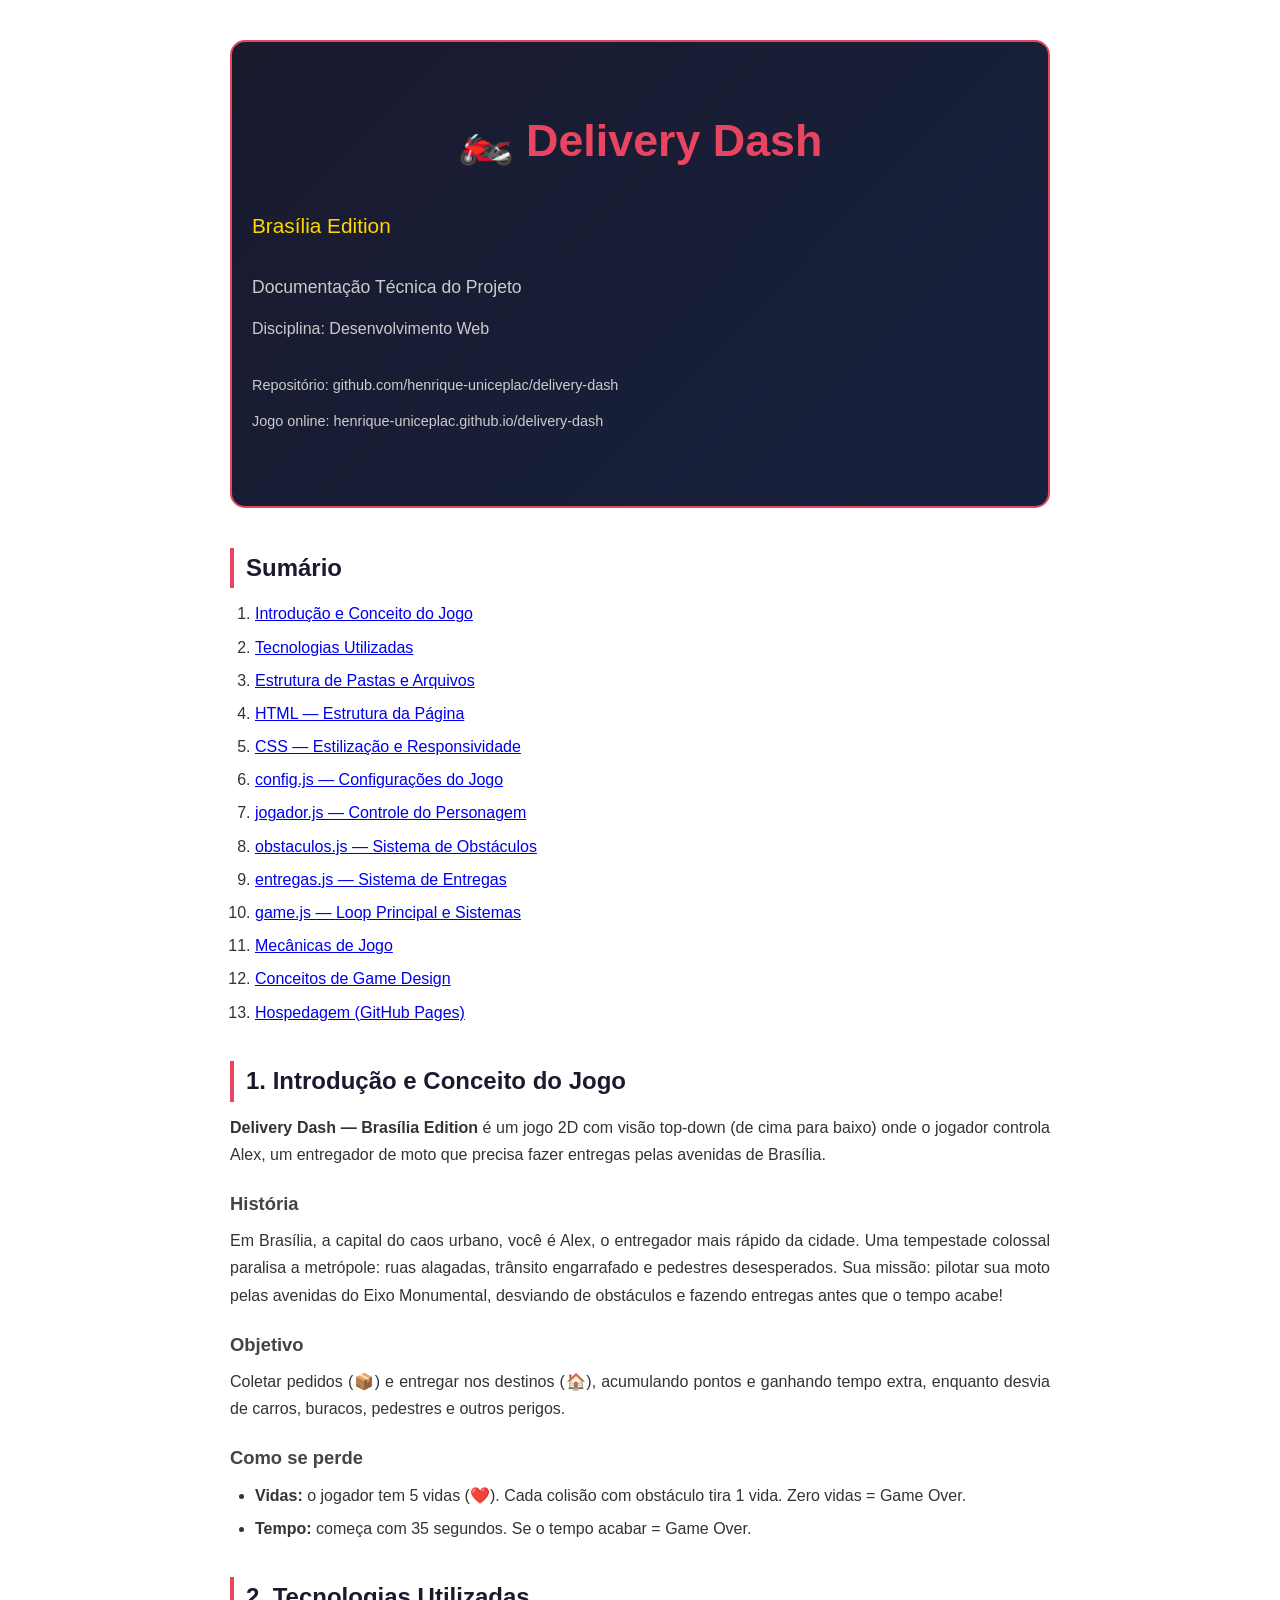
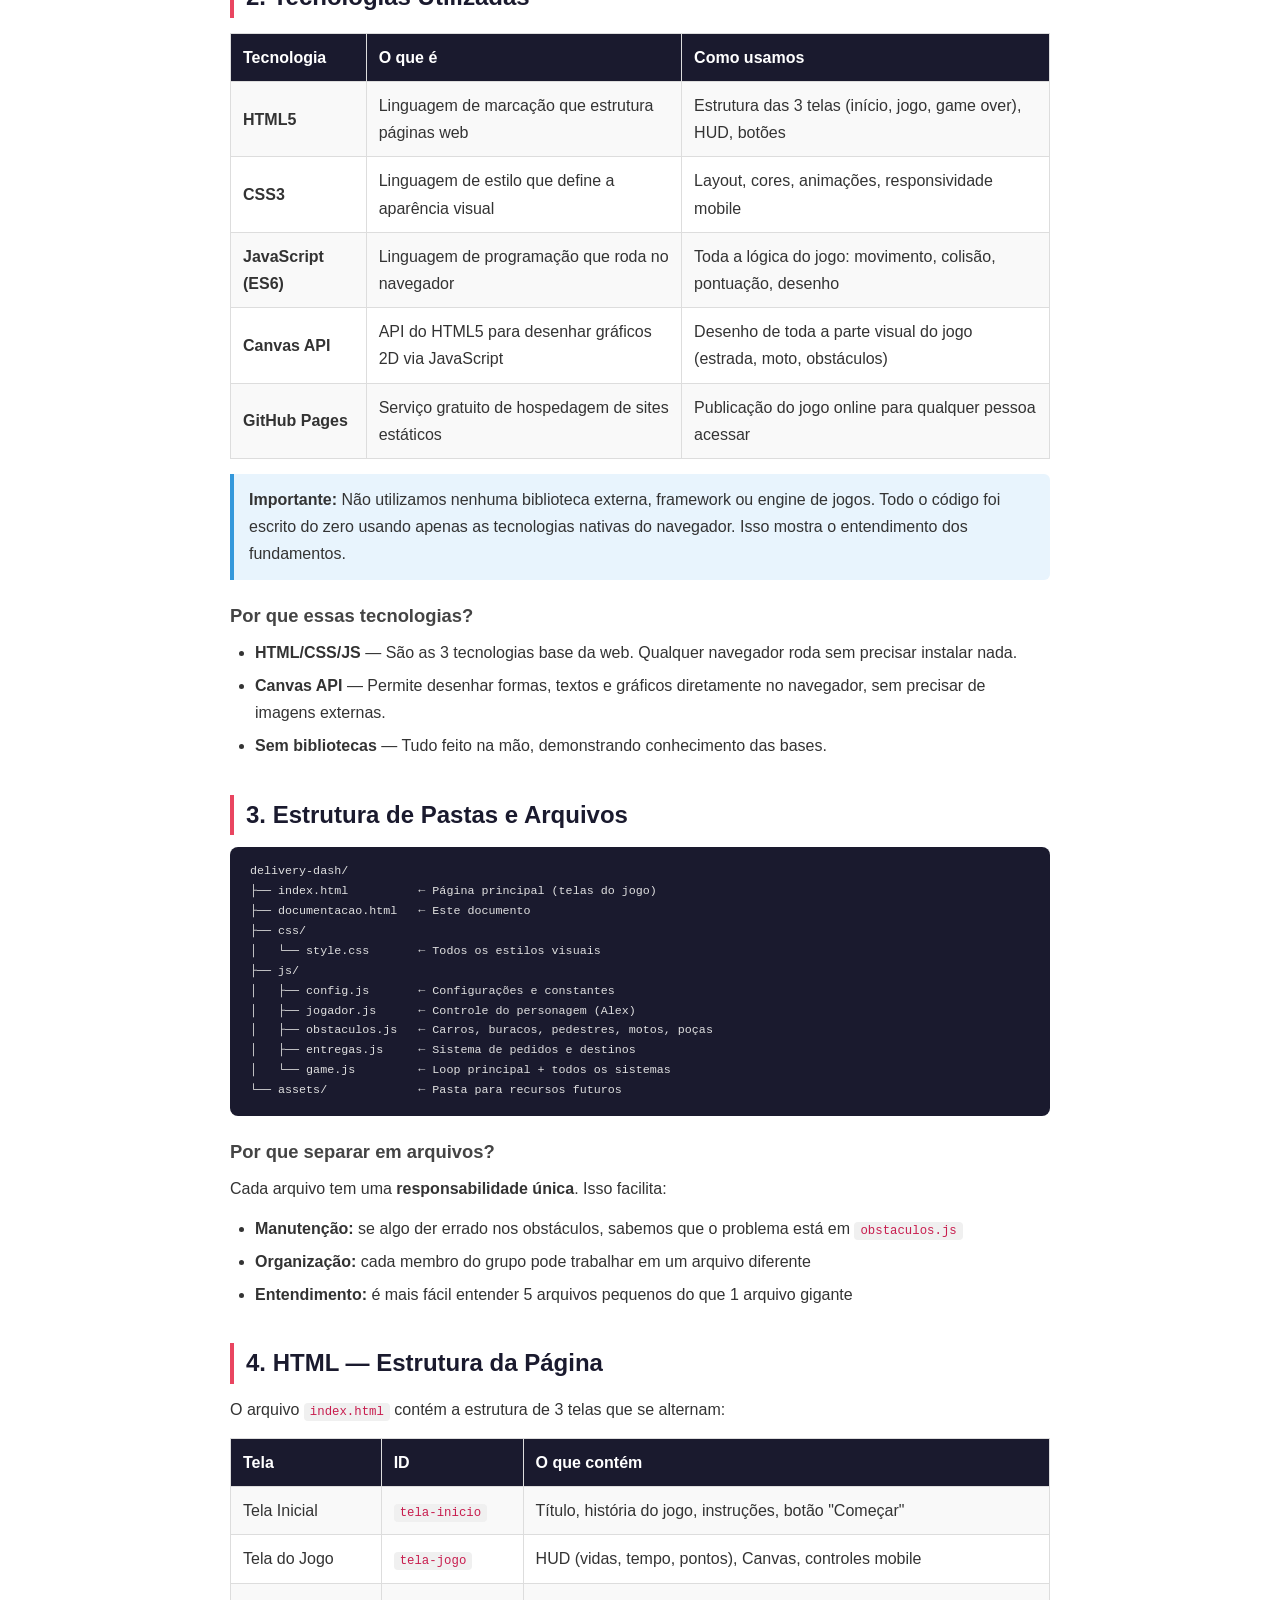
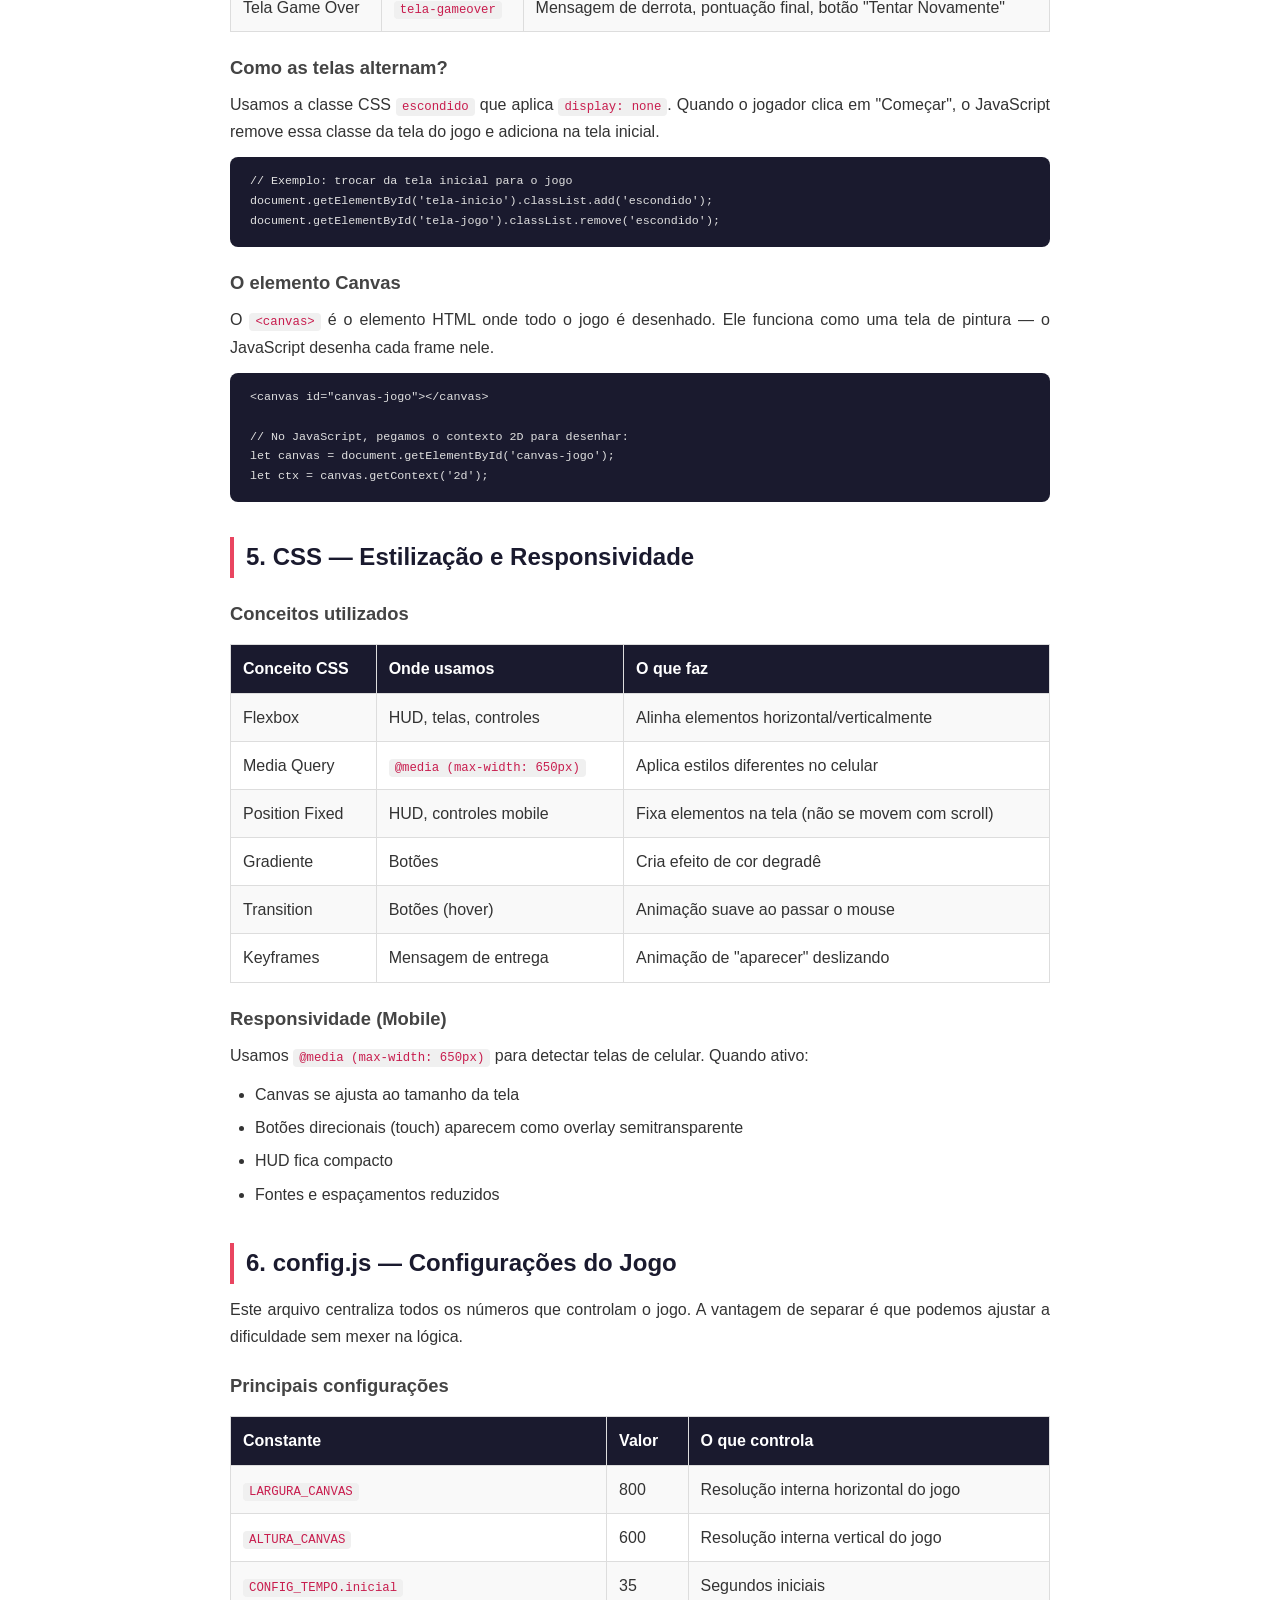
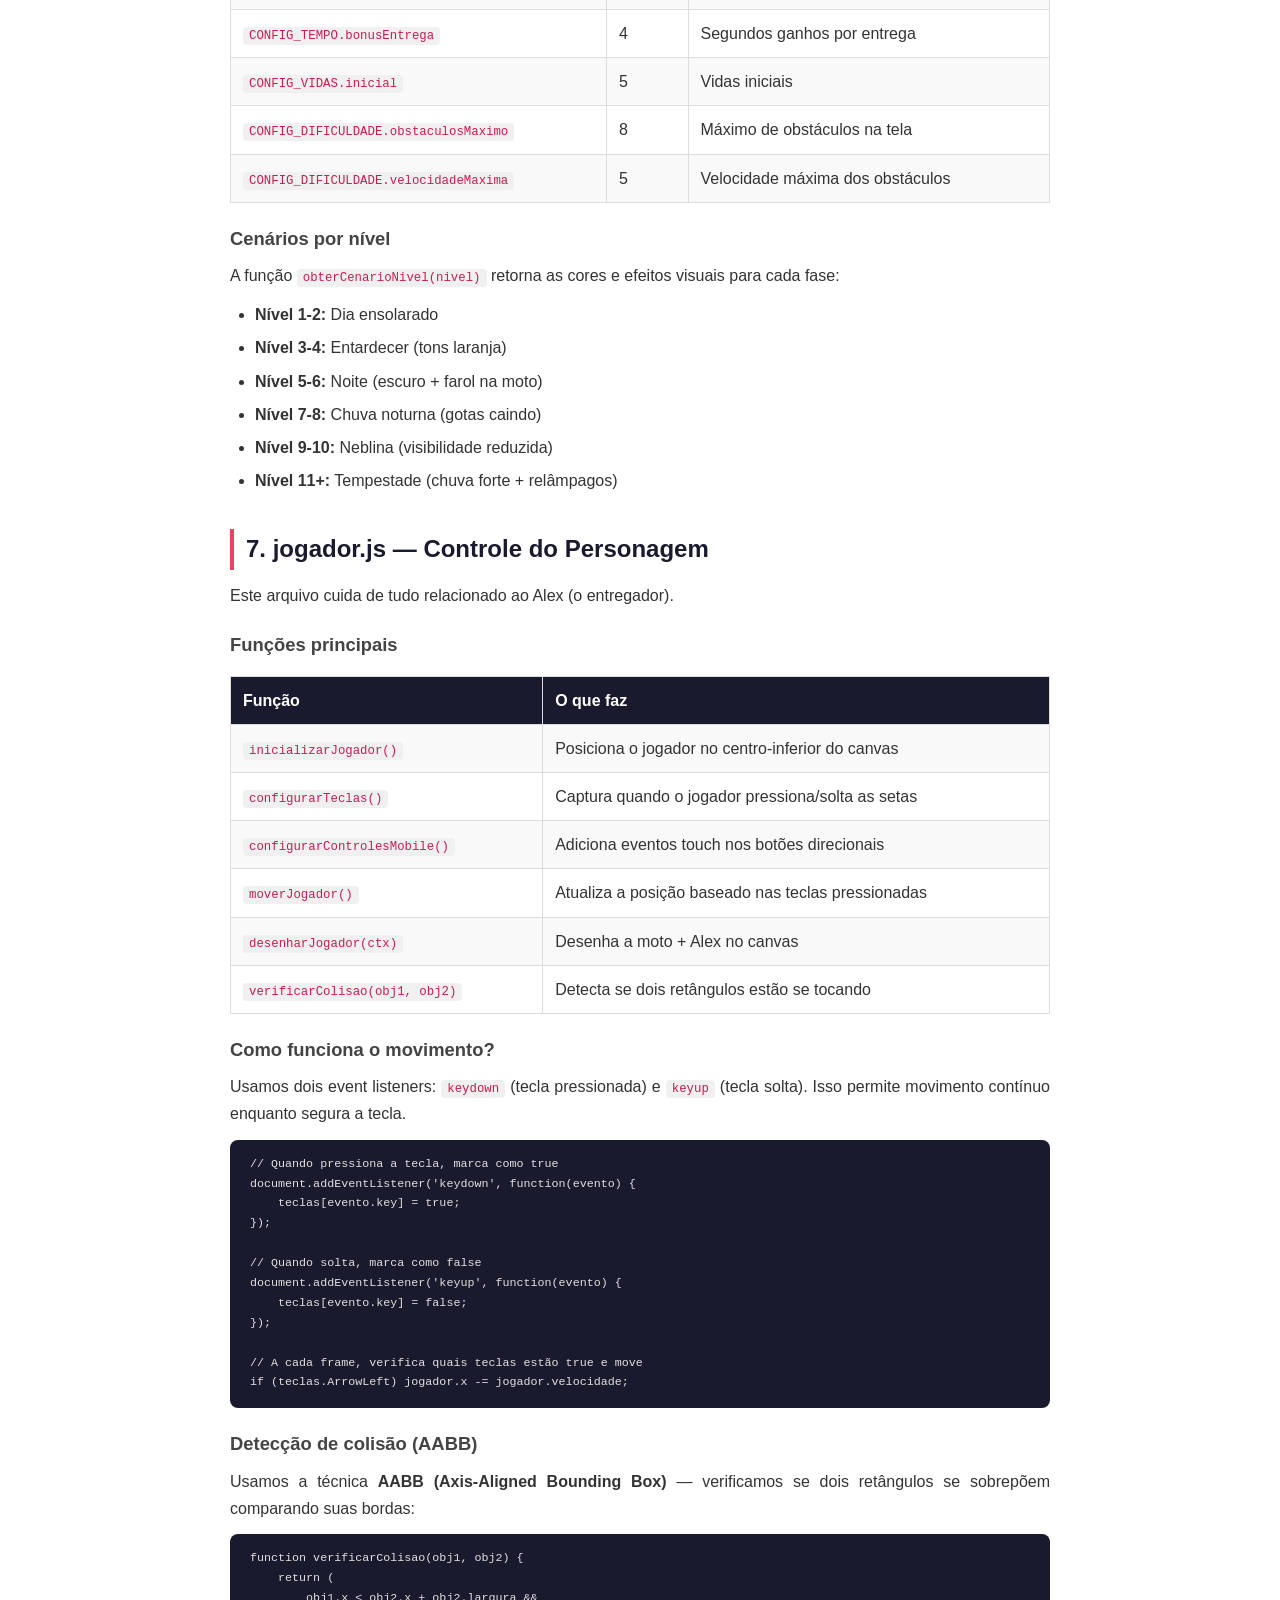
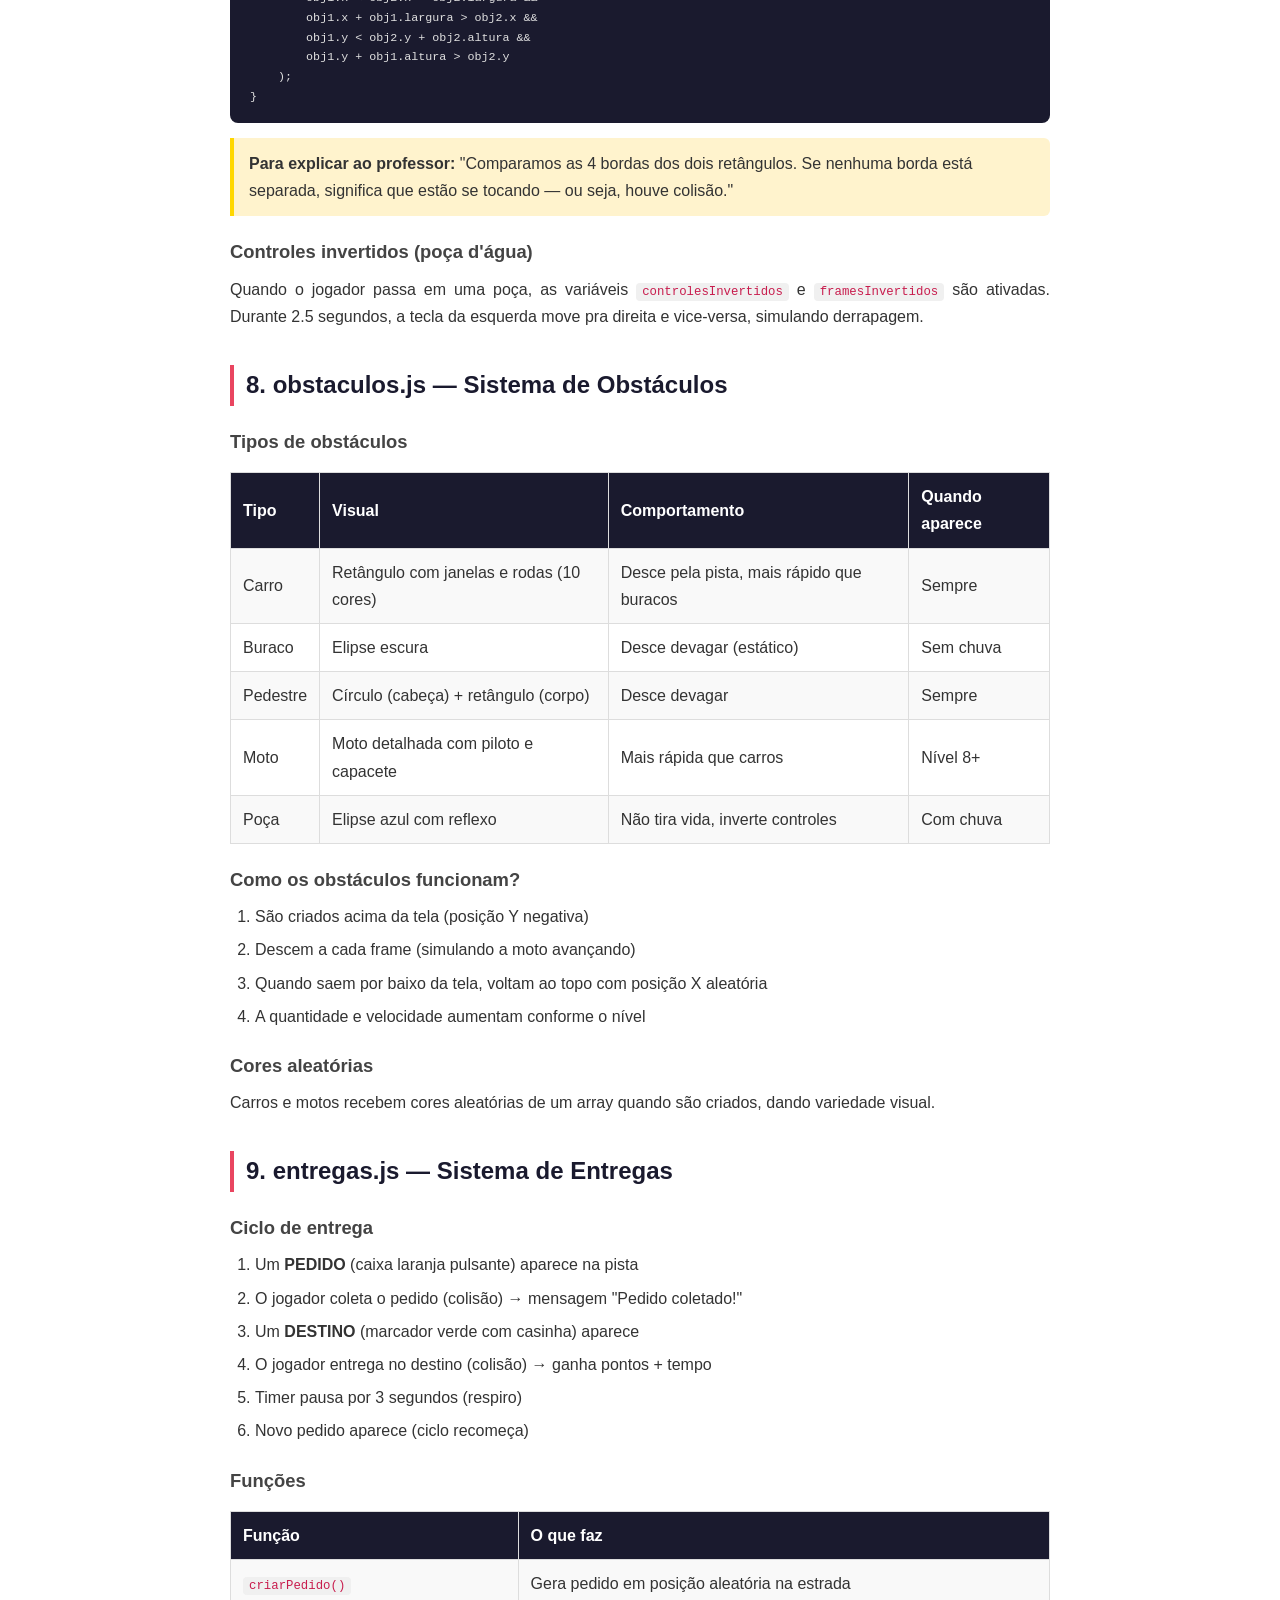
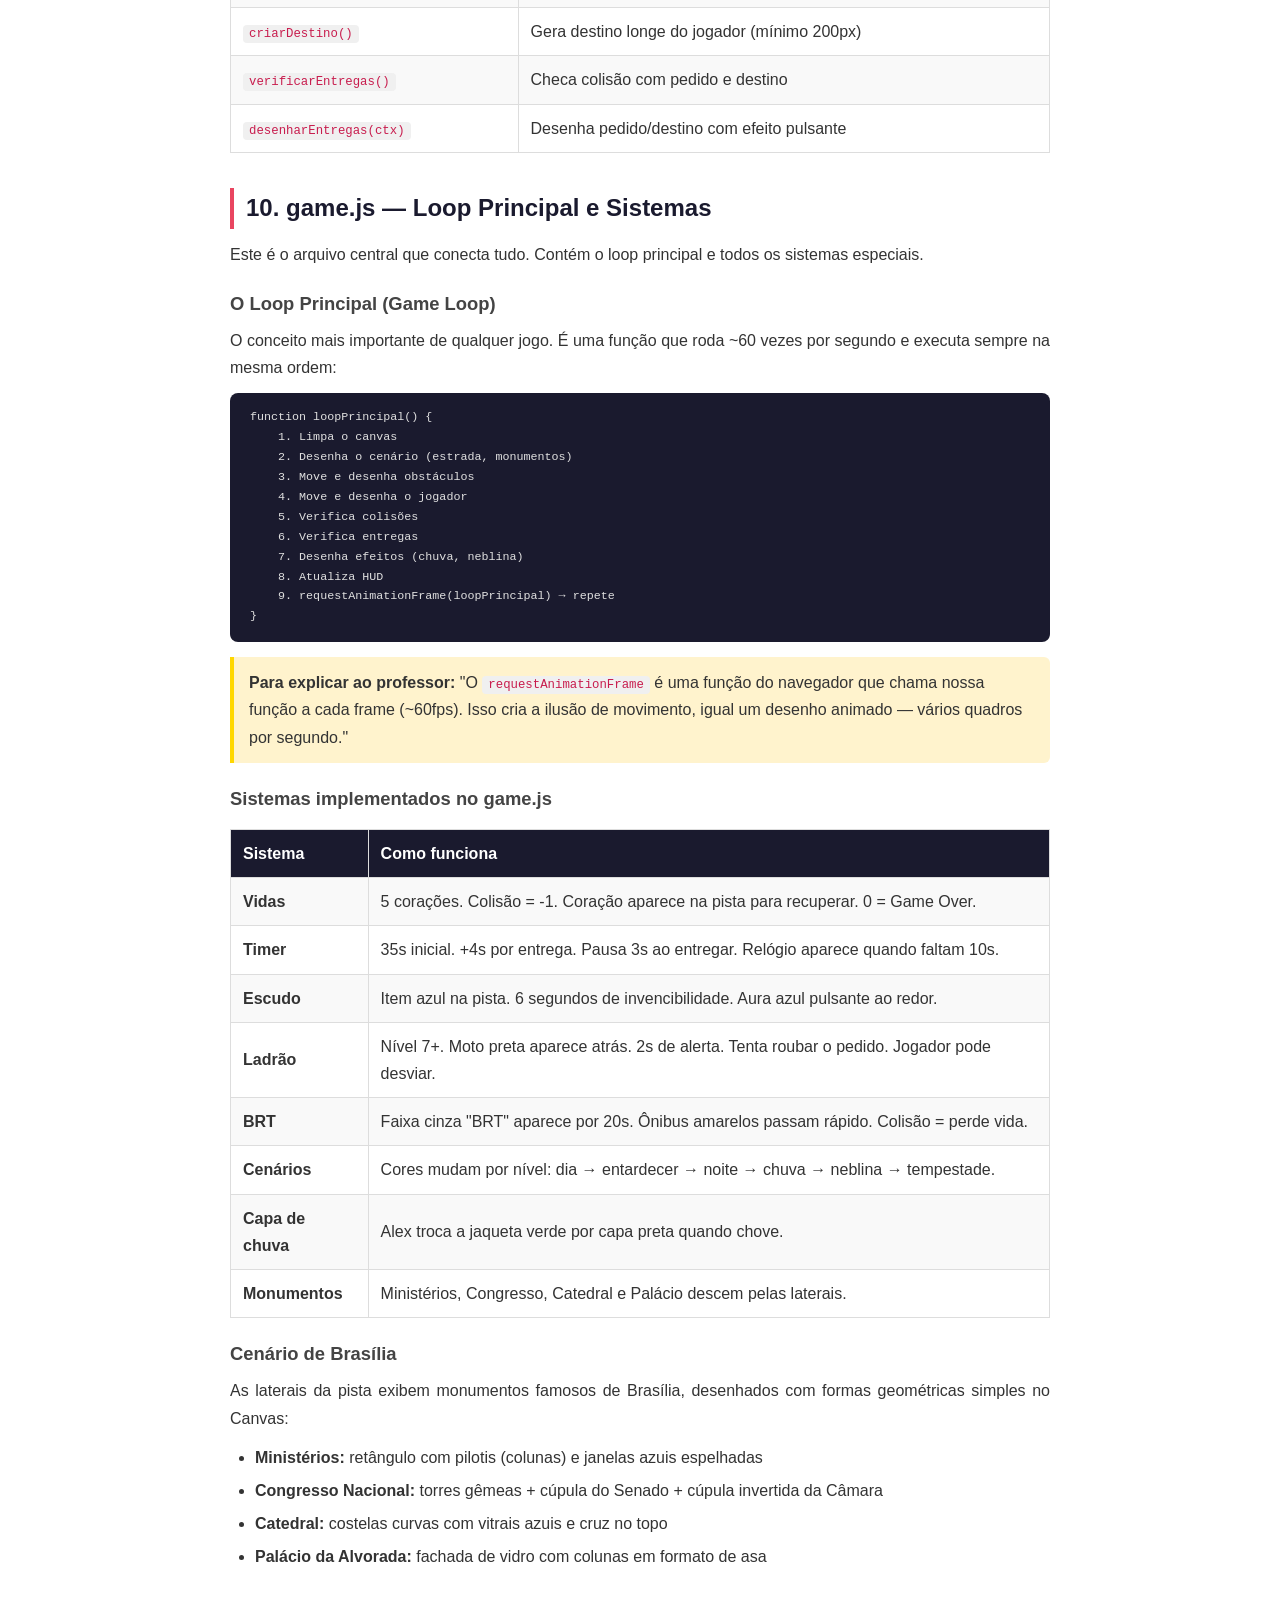
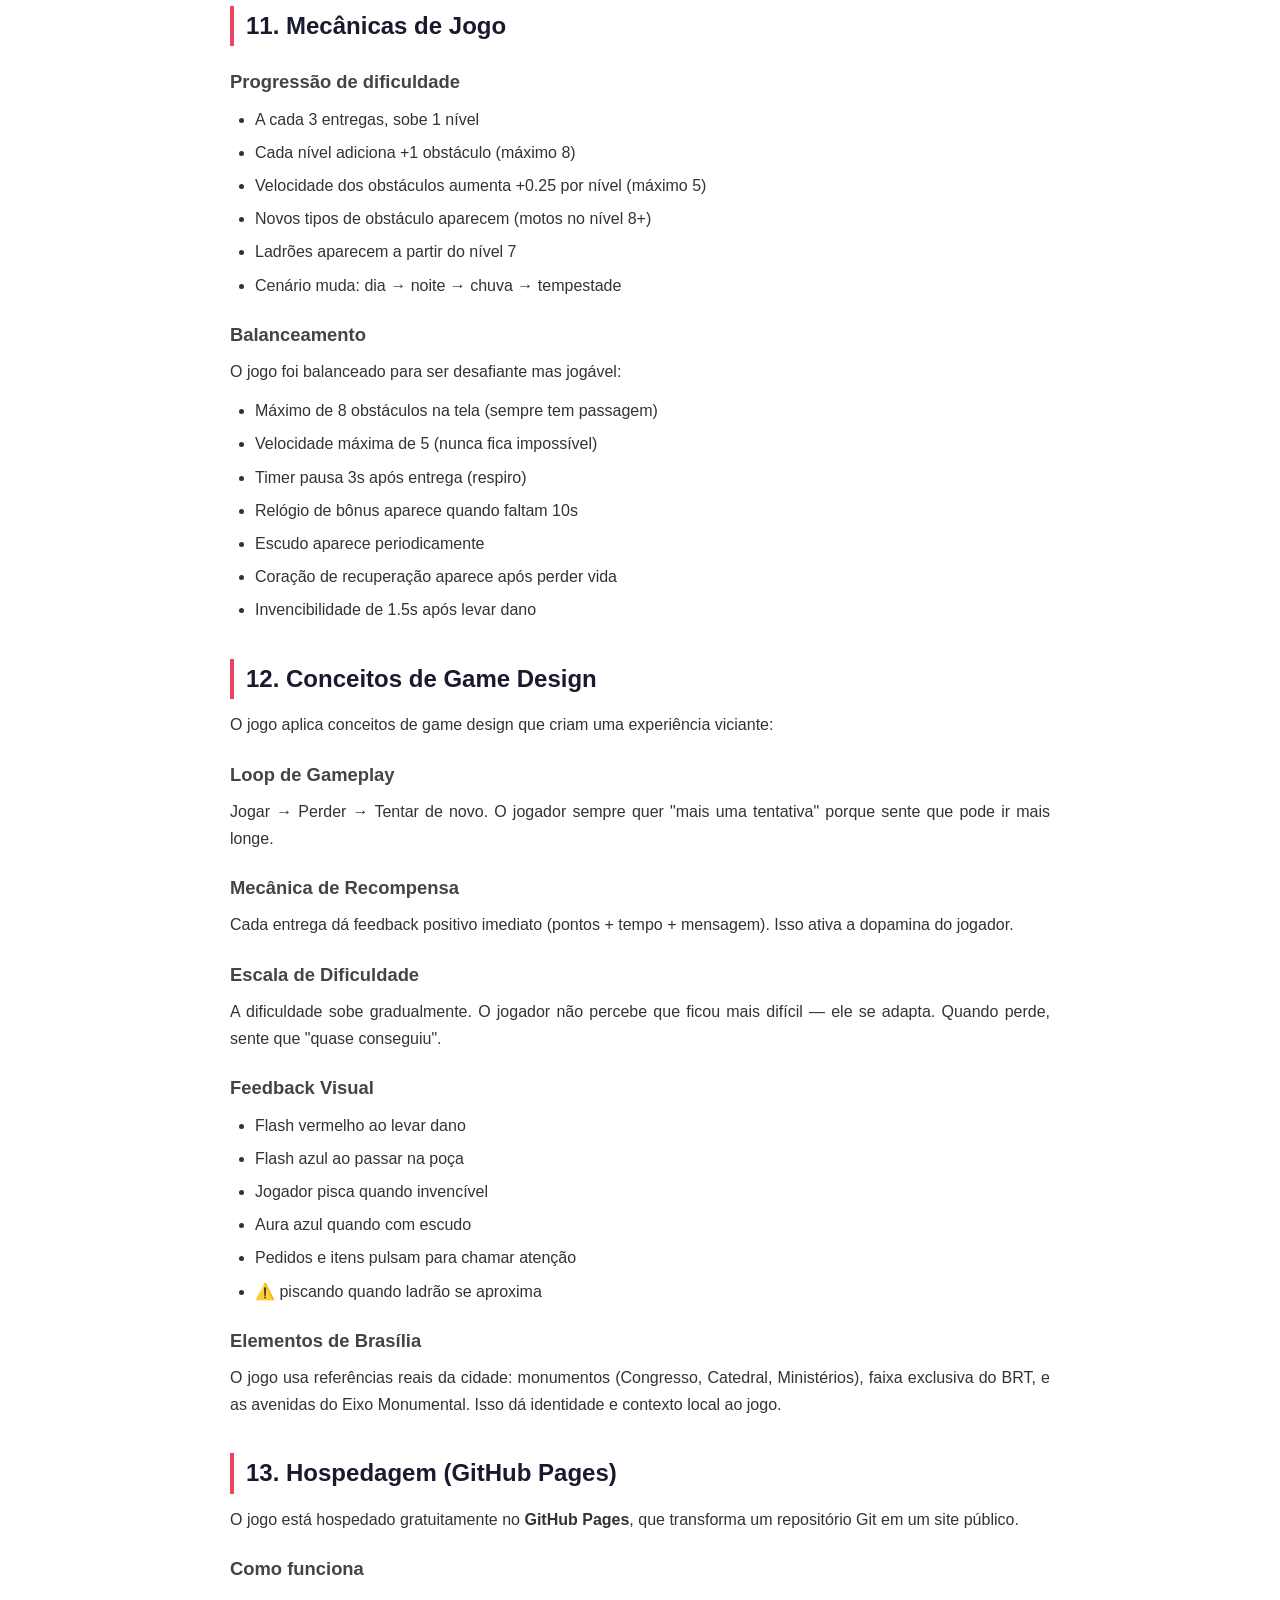
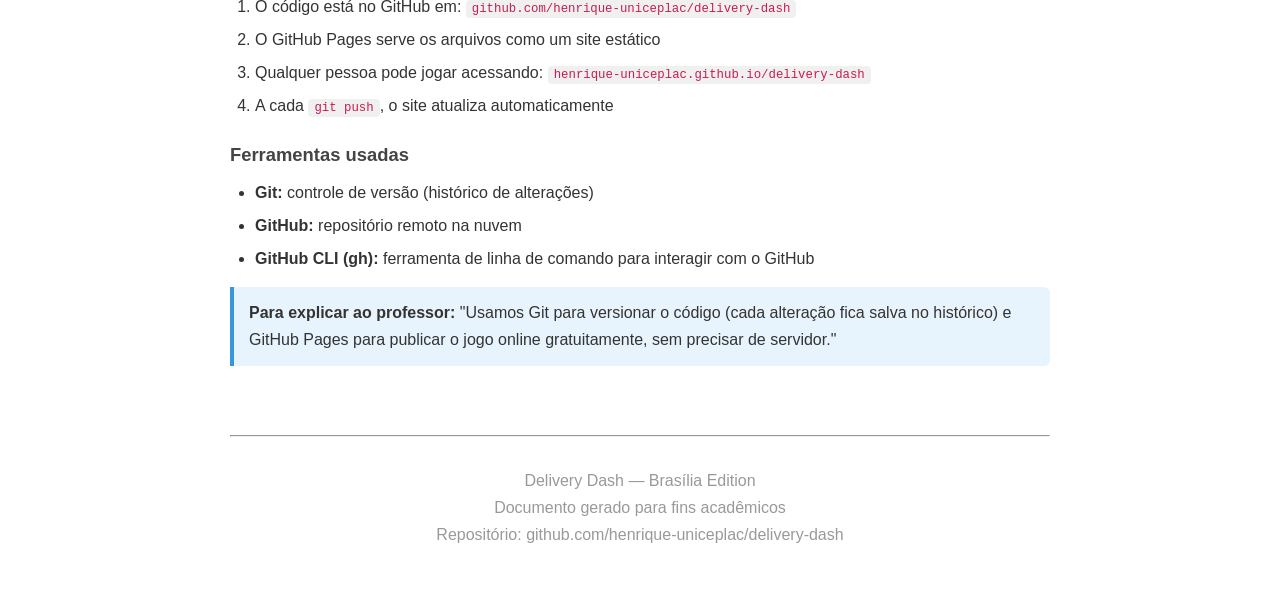
==== documentacao.html @ 3ff7689f "Atualiza username para henrique-uniceplac Remote, documentação e links atualizados.  Co-Authored-By:" ====
<!DOCTYPE html>
<html lang="pt-BR">
<head>
    <meta charset="UTF-8">
    <meta name="viewport" content="width=device-width, initial-scale=1.0">
    <title>Documentação - Delivery Dash</title>
    <style>
        * { margin: 0; padding: 0; box-sizing: border-box; }
        body { font-family: 'Segoe UI', Tahoma, sans-serif; color: #333; line-height: 1.7; padding: 40px; max-width: 900px; margin: 0 auto; }
        h1 { color: #e94560; font-size: 2.2em; border-bottom: 3px solid #e94560; padding-bottom: 10px; margin-bottom: 20px; }
        h2 { color: #1a1a2e; font-size: 1.5em; margin-top: 35px; margin-bottom: 12px; border-left: 4px solid #e94560; padding-left: 12px; }
        h3 { color: #444; font-size: 1.15em; margin-top: 20px; margin-bottom: 8px; }
        p { margin-bottom: 12px; text-align: justify; }
        ul, ol { margin-left: 25px; margin-bottom: 15px; }
        li { margin-bottom: 6px; }
        code { background: #f0f0f0; padding: 2px 6px; border-radius: 4px; font-size: 0.95em; color: #c81d4e; }
        .code-block { background: #1a1a2e; color: #e0e0e0; padding: 15px 20px; border-radius: 8px; margin: 12px 0; font-family: monospace; font-size: 0.9em; overflow-x: auto; white-space: pre; }
        .destaque { background: #fff3cd; border-left: 4px solid #ffd700; padding: 12px 15px; margin: 15px 0; border-radius: 0 6px 6px 0; }
        .info { background: #e8f4fd; border-left: 4px solid #3498db; padding: 12px 15px; margin: 15px 0; border-radius: 0 6px 6px 0; }
        table { width: 100%; border-collapse: collapse; margin: 15px 0; }
        th, td { border: 1px solid #ddd; padding: 10px 12px; text-align: left; }
        th { background: #1a1a2e; color: white; }
        tr:nth-child(even) { background: #f9f9f9; }
        .capa { text-align: center; padding: 60px 20px; margin-bottom: 40px; border: 2px solid #e94560; border-radius: 15px; background: linear-gradient(135deg, #1a1a2e, #16213e); color: white; }
        .capa h1 { color: #e94560; border: none; font-size: 2.8em; }
        .capa p { color: #ccc; }
        .capa .subtitulo { color: #ffd700; font-size: 1.3em; margin-top: 10px; }
        .print-break { page-break-before: always; }
        @media print {
            body { padding: 20px; }
            .print-break { page-break-before: always; }
        }
    </style>
</head>
<body>

<!-- ==================== CAPA ==================== -->
<div class="capa">
    <h1>🏍️ Delivery Dash</h1>
    <p class="subtitulo">Brasília Edition</p>
    <p style="margin-top: 30px; font-size: 1.1em;">Documentação Técnica do Projeto</p>
    <p style="margin-top: 5px;">Disciplina: Desenvolvimento Web</p>
    <p style="margin-top: 30px; font-size: 0.9em;">Repositório: github.com/henrique-uniceplac/delivery-dash</p>
    <p style="font-size: 0.9em;">Jogo online: henrique-uniceplac.github.io/delivery-dash</p>
</div>

<!-- ==================== SUMÁRIO ==================== -->
<h2>Sumário</h2>
<ol>
    <li><a href="#intro">Introdução e Conceito do Jogo</a></li>
    <li><a href="#tecnologias">Tecnologias Utilizadas</a></li>
    <li><a href="#estrutura">Estrutura de Pastas e Arquivos</a></li>
    <li><a href="#html">HTML — Estrutura da Página</a></li>
    <li><a href="#css">CSS — Estilização e Responsividade</a></li>
    <li><a href="#config">config.js — Configurações do Jogo</a></li>
    <li><a href="#jogador">jogador.js — Controle do Personagem</a></li>
    <li><a href="#obstaculos">obstaculos.js — Sistema de Obstáculos</a></li>
    <li><a href="#entregas">entregas.js — Sistema de Entregas</a></li>
    <li><a href="#game">game.js — Loop Principal e Sistemas</a></li>
    <li><a href="#mecanicas">Mecânicas de Jogo</a></li>
    <li><a href="#gamedesign">Conceitos de Game Design</a></li>
    <li><a href="#hospedagem">Hospedagem (GitHub Pages)</a></li>
</ol>

<!-- ==================== 1. INTRODUÇÃO ==================== -->
<div class="print-break"></div>
<h2 id="intro">1. Introdução e Conceito do Jogo</h2>

<p><strong>Delivery Dash — Brasília Edition</strong> é um jogo 2D com visão top-down (de cima para baixo) onde o jogador controla Alex, um entregador de moto que precisa fazer entregas pelas avenidas de Brasília.</p>

<h3>História</h3>
<p>Em Brasília, a capital do caos urbano, você é Alex, o entregador mais rápido da cidade. Uma tempestade colossal paralisa a metrópole: ruas alagadas, trânsito engarrafado e pedestres desesperados. Sua missão: pilotar sua moto pelas avenidas do Eixo Monumental, desviando de obstáculos e fazendo entregas antes que o tempo acabe!</p>

<h3>Objetivo</h3>
<p>Coletar pedidos (📦) e entregar nos destinos (🏠), acumulando pontos e ganhando tempo extra, enquanto desvia de carros, buracos, pedestres e outros perigos.</p>

<h3>Como se perde</h3>
<ul>
    <li><strong>Vidas:</strong> o jogador tem 5 vidas (❤️). Cada colisão com obstáculo tira 1 vida. Zero vidas = Game Over.</li>
    <li><strong>Tempo:</strong> começa com 35 segundos. Se o tempo acabar = Game Over.</li>
</ul>

<!-- ==================== 2. TECNOLOGIAS ==================== -->
<div class="print-break"></div>
<h2 id="tecnologias">2. Tecnologias Utilizadas</h2>

<table>
    <tr>
        <th>Tecnologia</th>
        <th>O que é</th>
        <th>Como usamos</th>
    </tr>
    <tr>
        <td><strong>HTML5</strong></td>
        <td>Linguagem de marcação que estrutura páginas web</td>
        <td>Estrutura das 3 telas (início, jogo, game over), HUD, botões</td>
    </tr>
    <tr>
        <td><strong>CSS3</strong></td>
        <td>Linguagem de estilo que define a aparência visual</td>
        <td>Layout, cores, animações, responsividade mobile</td>
    </tr>
    <tr>
        <td><strong>JavaScript (ES6)</strong></td>
        <td>Linguagem de programação que roda no navegador</td>
        <td>Toda a lógica do jogo: movimento, colisão, pontuação, desenho</td>
    </tr>
    <tr>
        <td><strong>Canvas API</strong></td>
        <td>API do HTML5 para desenhar gráficos 2D via JavaScript</td>
        <td>Desenho de toda a parte visual do jogo (estrada, moto, obstáculos)</td>
    </tr>
    <tr>
        <td><strong>GitHub Pages</strong></td>
        <td>Serviço gratuito de hospedagem de sites estáticos</td>
        <td>Publicação do jogo online para qualquer pessoa acessar</td>
    </tr>
</table>

<div class="info">
    <strong>Importante:</strong> Não utilizamos nenhuma biblioteca externa, framework ou engine de jogos. Todo o código foi escrito do zero usando apenas as tecnologias nativas do navegador. Isso mostra o entendimento dos fundamentos.
</div>

<h3>Por que essas tecnologias?</h3>
<ul>
    <li><strong>HTML/CSS/JS</strong> — São as 3 tecnologias base da web. Qualquer navegador roda sem precisar instalar nada.</li>
    <li><strong>Canvas API</strong> — Permite desenhar formas, textos e gráficos diretamente no navegador, sem precisar de imagens externas.</li>
    <li><strong>Sem bibliotecas</strong> — Tudo feito na mão, demonstrando conhecimento das bases.</li>
</ul>

<!-- ==================== 3. ESTRUTURA ==================== -->
<div class="print-break"></div>
<h2 id="estrutura">3. Estrutura de Pastas e Arquivos</h2>

<div class="code-block">delivery-dash/
├── index.html          ← Página principal (telas do jogo)
├── documentacao.html   ← Este documento
├── css/
│   └── style.css       ← Todos os estilos visuais
├── js/
│   ├── config.js       ← Configurações e constantes
│   ├── jogador.js      ← Controle do personagem (Alex)
│   ├── obstaculos.js   ← Carros, buracos, pedestres, motos, poças
│   ├── entregas.js     ← Sistema de pedidos e destinos
│   └── game.js         ← Loop principal + todos os sistemas
└── assets/             ← Pasta para recursos futuros</div>

<h3>Por que separar em arquivos?</h3>
<p>Cada arquivo tem uma <strong>responsabilidade única</strong>. Isso facilita:</p>
<ul>
    <li><strong>Manutenção:</strong> se algo der errado nos obstáculos, sabemos que o problema está em <code>obstaculos.js</code></li>
    <li><strong>Organização:</strong> cada membro do grupo pode trabalhar em um arquivo diferente</li>
    <li><strong>Entendimento:</strong> é mais fácil entender 5 arquivos pequenos do que 1 arquivo gigante</li>
</ul>

<!-- ==================== 4. HTML ==================== -->
<div class="print-break"></div>
<h2 id="html">4. HTML — Estrutura da Página</h2>

<p>O arquivo <code>index.html</code> contém a estrutura de 3 telas que se alternam:</p>

<table>
    <tr>
        <th>Tela</th>
        <th>ID</th>
        <th>O que contém</th>
    </tr>
    <tr>
        <td>Tela Inicial</td>
        <td><code>tela-inicio</code></td>
        <td>Título, história do jogo, instruções, botão "Começar"</td>
    </tr>
    <tr>
        <td>Tela do Jogo</td>
        <td><code>tela-jogo</code></td>
        <td>HUD (vidas, tempo, pontos), Canvas, controles mobile</td>
    </tr>
    <tr>
        <td>Tela Game Over</td>
        <td><code>tela-gameover</code></td>
        <td>Mensagem de derrota, pontuação final, botão "Tentar Novamente"</td>
    </tr>
</table>

<h3>Como as telas alternam?</h3>
<p>Usamos a classe CSS <code>escondido</code> que aplica <code>display: none</code>. Quando o jogador clica em "Começar", o JavaScript remove essa classe da tela do jogo e adiciona na tela inicial.</p>

<div class="code-block">// Exemplo: trocar da tela inicial para o jogo
document.getElementById('tela-inicio').classList.add('escondido');
document.getElementById('tela-jogo').classList.remove('escondido');</div>

<h3>O elemento Canvas</h3>
<p>O <code>&lt;canvas&gt;</code> é o elemento HTML onde todo o jogo é desenhado. Ele funciona como uma tela de pintura — o JavaScript desenha cada frame nele.</p>

<div class="code-block">&lt;canvas id="canvas-jogo"&gt;&lt;/canvas&gt;

// No JavaScript, pegamos o contexto 2D para desenhar:
let canvas = document.getElementById('canvas-jogo');
let ctx = canvas.getContext('2d');</div>

<!-- ==================== 5. CSS ==================== -->
<div class="print-break"></div>
<h2 id="css">5. CSS — Estilização e Responsividade</h2>

<h3>Conceitos utilizados</h3>
<table>
    <tr><th>Conceito CSS</th><th>Onde usamos</th><th>O que faz</th></tr>
    <tr><td>Flexbox</td><td>HUD, telas, controles</td><td>Alinha elementos horizontal/verticalmente</td></tr>
    <tr><td>Media Query</td><td><code>@media (max-width: 650px)</code></td><td>Aplica estilos diferentes no celular</td></tr>
    <tr><td>Position Fixed</td><td>HUD, controles mobile</td><td>Fixa elementos na tela (não se movem com scroll)</td></tr>
    <tr><td>Gradiente</td><td>Botões</td><td>Cria efeito de cor degradê</td></tr>
    <tr><td>Transition</td><td>Botões (hover)</td><td>Animação suave ao passar o mouse</td></tr>
    <tr><td>Keyframes</td><td>Mensagem de entrega</td><td>Animação de "aparecer" deslizando</td></tr>
</table>

<h3>Responsividade (Mobile)</h3>
<p>Usamos <code>@media (max-width: 650px)</code> para detectar telas de celular. Quando ativo:</p>
<ul>
    <li>Canvas se ajusta ao tamanho da tela</li>
    <li>Botões direcionais (touch) aparecem como overlay semitransparente</li>
    <li>HUD fica compacto</li>
    <li>Fontes e espaçamentos reduzidos</li>
</ul>

<!-- ==================== 6. CONFIG ==================== -->
<div class="print-break"></div>
<h2 id="config">6. config.js — Configurações do Jogo</h2>

<p>Este arquivo centraliza todos os números que controlam o jogo. A vantagem de separar é que podemos ajustar a dificuldade sem mexer na lógica.</p>

<h3>Principais configurações</h3>
<table>
    <tr><th>Constante</th><th>Valor</th><th>O que controla</th></tr>
    <tr><td><code>LARGURA_CANVAS</code></td><td>800</td><td>Resolução interna horizontal do jogo</td></tr>
    <tr><td><code>ALTURA_CANVAS</code></td><td>600</td><td>Resolução interna vertical do jogo</td></tr>
    <tr><td><code>CONFIG_TEMPO.inicial</code></td><td>35</td><td>Segundos iniciais</td></tr>
    <tr><td><code>CONFIG_TEMPO.bonusEntrega</code></td><td>4</td><td>Segundos ganhos por entrega</td></tr>
    <tr><td><code>CONFIG_VIDAS.inicial</code></td><td>5</td><td>Vidas iniciais</td></tr>
    <tr><td><code>CONFIG_DIFICULDADE.obstaculosMaximo</code></td><td>8</td><td>Máximo de obstáculos na tela</td></tr>
    <tr><td><code>CONFIG_DIFICULDADE.velocidadeMaxima</code></td><td>5</td><td>Velocidade máxima dos obstáculos</td></tr>
</table>

<h3>Cenários por nível</h3>
<p>A função <code>obterCenarioNivel(nivel)</code> retorna as cores e efeitos visuais para cada fase:</p>
<ul>
    <li><strong>Nível 1-2:</strong> Dia ensolarado</li>
    <li><strong>Nível 3-4:</strong> Entardecer (tons laranja)</li>
    <li><strong>Nível 5-6:</strong> Noite (escuro + farol na moto)</li>
    <li><strong>Nível 7-8:</strong> Chuva noturna (gotas caindo)</li>
    <li><strong>Nível 9-10:</strong> Neblina (visibilidade reduzida)</li>
    <li><strong>Nível 11+:</strong> Tempestade (chuva forte + relâmpagos)</li>
</ul>

<!-- ==================== 7. JOGADOR ==================== -->
<div class="print-break"></div>
<h2 id="jogador">7. jogador.js — Controle do Personagem</h2>

<p>Este arquivo cuida de tudo relacionado ao Alex (o entregador).</p>

<h3>Funções principais</h3>
<table>
    <tr><th>Função</th><th>O que faz</th></tr>
    <tr><td><code>inicializarJogador()</code></td><td>Posiciona o jogador no centro-inferior do canvas</td></tr>
    <tr><td><code>configurarTeclas()</code></td><td>Captura quando o jogador pressiona/solta as setas</td></tr>
    <tr><td><code>configurarControlesMobile()</code></td><td>Adiciona eventos touch nos botões direcionais</td></tr>
    <tr><td><code>moverJogador()</code></td><td>Atualiza a posição baseado nas teclas pressionadas</td></tr>
    <tr><td><code>desenharJogador(ctx)</code></td><td>Desenha a moto + Alex no canvas</td></tr>
    <tr><td><code>verificarColisao(obj1, obj2)</code></td><td>Detecta se dois retângulos estão se tocando</td></tr>
</table>

<h3>Como funciona o movimento?</h3>
<p>Usamos dois event listeners: <code>keydown</code> (tecla pressionada) e <code>keyup</code> (tecla solta). Isso permite movimento contínuo enquanto segura a tecla.</p>

<div class="code-block">// Quando pressiona a tecla, marca como true
document.addEventListener('keydown', function(evento) {
    teclas[evento.key] = true;
});

// Quando solta, marca como false
document.addEventListener('keyup', function(evento) {
    teclas[evento.key] = false;
});

// A cada frame, verifica quais teclas estão true e move
if (teclas.ArrowLeft) jogador.x -= jogador.velocidade;</div>

<h3>Detecção de colisão (AABB)</h3>
<p>Usamos a técnica <strong>AABB (Axis-Aligned Bounding Box)</strong> — verificamos se dois retângulos se sobrepõem comparando suas bordas:</p>

<div class="code-block">function verificarColisao(obj1, obj2) {
    return (
        obj1.x < obj2.x + obj2.largura &&
        obj1.x + obj1.largura > obj2.x &&
        obj1.y < obj2.y + obj2.altura &&
        obj1.y + obj1.altura > obj2.y
    );
}</div>

<div class="destaque">
    <strong>Para explicar ao professor:</strong> "Comparamos as 4 bordas dos dois retângulos. Se nenhuma borda está separada, significa que estão se tocando — ou seja, houve colisão."
</div>

<h3>Controles invertidos (poça d'água)</h3>
<p>Quando o jogador passa em uma poça, as variáveis <code>controlesInvertidos</code> e <code>framesInvertidos</code> são ativadas. Durante 2.5 segundos, a tecla da esquerda move pra direita e vice-versa, simulando derrapagem.</p>

<!-- ==================== 8. OBSTÁCULOS ==================== -->
<div class="print-break"></div>
<h2 id="obstaculos">8. obstaculos.js — Sistema de Obstáculos</h2>

<h3>Tipos de obstáculos</h3>
<table>
    <tr><th>Tipo</th><th>Visual</th><th>Comportamento</th><th>Quando aparece</th></tr>
    <tr><td>Carro</td><td>Retângulo com janelas e rodas (10 cores)</td><td>Desce pela pista, mais rápido que buracos</td><td>Sempre</td></tr>
    <tr><td>Buraco</td><td>Elipse escura</td><td>Desce devagar (estático)</td><td>Sem chuva</td></tr>
    <tr><td>Pedestre</td><td>Círculo (cabeça) + retângulo (corpo)</td><td>Desce devagar</td><td>Sempre</td></tr>
    <tr><td>Moto</td><td>Moto detalhada com piloto e capacete</td><td>Mais rápida que carros</td><td>Nível 8+</td></tr>
    <tr><td>Poça</td><td>Elipse azul com reflexo</td><td>Não tira vida, inverte controles</td><td>Com chuva</td></tr>
</table>

<h3>Como os obstáculos funcionam?</h3>
<ol>
    <li>São criados acima da tela (posição Y negativa)</li>
    <li>Descem a cada frame (simulando a moto avançando)</li>
    <li>Quando saem por baixo da tela, voltam ao topo com posição X aleatória</li>
    <li>A quantidade e velocidade aumentam conforme o nível</li>
</ol>

<h3>Cores aleatórias</h3>
<p>Carros e motos recebem cores aleatórias de um array quando são criados, dando variedade visual.</p>

<!-- ==================== 9. ENTREGAS ==================== -->
<div class="print-break"></div>
<h2 id="entregas">9. entregas.js — Sistema de Entregas</h2>

<h3>Ciclo de entrega</h3>
<ol>
    <li>Um <strong>PEDIDO</strong> (caixa laranja pulsante) aparece na pista</li>
    <li>O jogador coleta o pedido (colisão) → mensagem "Pedido coletado!"</li>
    <li>Um <strong>DESTINO</strong> (marcador verde com casinha) aparece</li>
    <li>O jogador entrega no destino (colisão) → ganha pontos + tempo</li>
    <li>Timer pausa por 3 segundos (respiro)</li>
    <li>Novo pedido aparece (ciclo recomeça)</li>
</ol>

<h3>Funções</h3>
<table>
    <tr><th>Função</th><th>O que faz</th></tr>
    <tr><td><code>criarPedido()</code></td><td>Gera pedido em posição aleatória na estrada</td></tr>
    <tr><td><code>criarDestino()</code></td><td>Gera destino longe do jogador (mínimo 200px)</td></tr>
    <tr><td><code>verificarEntregas()</code></td><td>Checa colisão com pedido e destino</td></tr>
    <tr><td><code>desenharEntregas(ctx)</code></td><td>Desenha pedido/destino com efeito pulsante</td></tr>
</table>

<!-- ==================== 10. GAME ==================== -->
<div class="print-break"></div>
<h2 id="game">10. game.js — Loop Principal e Sistemas</h2>

<p>Este é o arquivo central que conecta tudo. Contém o loop principal e todos os sistemas especiais.</p>

<h3>O Loop Principal (Game Loop)</h3>
<p>O conceito mais importante de qualquer jogo. É uma função que roda ~60 vezes por segundo e executa sempre na mesma ordem:</p>

<div class="code-block">function loopPrincipal() {
    1. Limpa o canvas
    2. Desenha o cenário (estrada, monumentos)
    3. Move e desenha obstáculos
    4. Move e desenha o jogador
    5. Verifica colisões
    6. Verifica entregas
    7. Desenha efeitos (chuva, neblina)
    8. Atualiza HUD
    9. requestAnimationFrame(loopPrincipal) → repete
}</div>

<div class="destaque">
    <strong>Para explicar ao professor:</strong> "O <code>requestAnimationFrame</code> é uma função do navegador que chama nossa função a cada frame (~60fps). Isso cria a ilusão de movimento, igual um desenho animado — vários quadros por segundo."
</div>

<h3>Sistemas implementados no game.js</h3>

<table>
    <tr><th>Sistema</th><th>Como funciona</th></tr>
    <tr><td><strong>Vidas</strong></td><td>5 corações. Colisão = -1. Coração aparece na pista para recuperar. 0 = Game Over.</td></tr>
    <tr><td><strong>Timer</strong></td><td>35s inicial. +4s por entrega. Pausa 3s ao entregar. Relógio aparece quando faltam 10s.</td></tr>
    <tr><td><strong>Escudo</strong></td><td>Item azul na pista. 6 segundos de invencibilidade. Aura azul pulsante ao redor.</td></tr>
    <tr><td><strong>Ladrão</strong></td><td>Nível 7+. Moto preta aparece atrás. 2s de alerta. Tenta roubar o pedido. Jogador pode desviar.</td></tr>
    <tr><td><strong>BRT</strong></td><td>Faixa cinza "BRT" aparece por 20s. Ônibus amarelos passam rápido. Colisão = perde vida.</td></tr>
    <tr><td><strong>Cenários</strong></td><td>Cores mudam por nível: dia → entardecer → noite → chuva → neblina → tempestade.</td></tr>
    <tr><td><strong>Capa de chuva</strong></td><td>Alex troca a jaqueta verde por capa preta quando chove.</td></tr>
    <tr><td><strong>Monumentos</strong></td><td>Ministérios, Congresso, Catedral e Palácio descem pelas laterais.</td></tr>
</table>

<h3>Cenário de Brasília</h3>
<p>As laterais da pista exibem monumentos famosos de Brasília, desenhados com formas geométricas simples no Canvas:</p>
<ul>
    <li><strong>Ministérios:</strong> retângulo com pilotis (colunas) e janelas azuis espelhadas</li>
    <li><strong>Congresso Nacional:</strong> torres gêmeas + cúpula do Senado + cúpula invertida da Câmara</li>
    <li><strong>Catedral:</strong> costelas curvas com vitrais azuis e cruz no topo</li>
    <li><strong>Palácio da Alvorada:</strong> fachada de vidro com colunas em formato de asa</li>
</ul>

<!-- ==================== 11. MECÂNICAS ==================== -->
<div class="print-break"></div>
<h2 id="mecanicas">11. Mecânicas de Jogo</h2>

<h3>Progressão de dificuldade</h3>
<ul>
    <li>A cada 3 entregas, sobe 1 nível</li>
    <li>Cada nível adiciona +1 obstáculo (máximo 8)</li>
    <li>Velocidade dos obstáculos aumenta +0.25 por nível (máximo 5)</li>
    <li>Novos tipos de obstáculo aparecem (motos no nível 8+)</li>
    <li>Ladrões aparecem a partir do nível 7</li>
    <li>Cenário muda: dia → noite → chuva → tempestade</li>
</ul>

<h3>Balanceamento</h3>
<p>O jogo foi balanceado para ser desafiante mas jogável:</p>
<ul>
    <li>Máximo de 8 obstáculos na tela (sempre tem passagem)</li>
    <li>Velocidade máxima de 5 (nunca fica impossível)</li>
    <li>Timer pausa 3s após entrega (respiro)</li>
    <li>Relógio de bônus aparece quando faltam 10s</li>
    <li>Escudo aparece periodicamente</li>
    <li>Coração de recuperação aparece após perder vida</li>
    <li>Invencibilidade de 1.5s após levar dano</li>
</ul>

<!-- ==================== 12. GAME DESIGN ==================== -->
<div class="print-break"></div>
<h2 id="gamedesign">12. Conceitos de Game Design</h2>

<p>O jogo aplica conceitos de game design que criam uma experiência viciante:</p>

<h3>Loop de Gameplay</h3>
<p>Jogar → Perder → Tentar de novo. O jogador sempre quer "mais uma tentativa" porque sente que pode ir mais longe.</p>

<h3>Mecânica de Recompensa</h3>
<p>Cada entrega dá feedback positivo imediato (pontos + tempo + mensagem). Isso ativa a dopamina do jogador.</p>

<h3>Escala de Dificuldade</h3>
<p>A dificuldade sobe gradualmente. O jogador não percebe que ficou mais difícil — ele se adapta. Quando perde, sente que "quase conseguiu".</p>

<h3>Feedback Visual</h3>
<ul>
    <li>Flash vermelho ao levar dano</li>
    <li>Flash azul ao passar na poça</li>
    <li>Jogador pisca quando invencível</li>
    <li>Aura azul quando com escudo</li>
    <li>Pedidos e itens pulsam para chamar atenção</li>
    <li>⚠️ piscando quando ladrão se aproxima</li>
</ul>

<h3>Elementos de Brasília</h3>
<p>O jogo usa referências reais da cidade: monumentos (Congresso, Catedral, Ministérios), faixa exclusiva do BRT, e as avenidas do Eixo Monumental. Isso dá identidade e contexto local ao jogo.</p>

<!-- ==================== 13. HOSPEDAGEM ==================== -->
<div class="print-break"></div>
<h2 id="hospedagem">13. Hospedagem (GitHub Pages)</h2>

<p>O jogo está hospedado gratuitamente no <strong>GitHub Pages</strong>, que transforma um repositório Git em um site público.</p>

<h3>Como funciona</h3>
<ol>
    <li>O código está no GitHub em: <code>github.com/henrique-uniceplac/delivery-dash</code></li>
    <li>O GitHub Pages serve os arquivos como um site estático</li>
    <li>Qualquer pessoa pode jogar acessando: <code>henrique-uniceplac.github.io/delivery-dash</code></li>
    <li>A cada <code>git push</code>, o site atualiza automaticamente</li>
</ol>

<h3>Ferramentas usadas</h3>
<ul>
    <li><strong>Git:</strong> controle de versão (histórico de alterações)</li>
    <li><strong>GitHub:</strong> repositório remoto na nuvem</li>
    <li><strong>GitHub CLI (gh):</strong> ferramenta de linha de comando para interagir com o GitHub</li>
</ul>

<div class="info">
    <strong>Para explicar ao professor:</strong> "Usamos Git para versionar o código (cada alteração fica salva no histórico) e GitHub Pages para publicar o jogo online gratuitamente, sem precisar de servidor."
</div>

<br><br>
<hr>
<p style="text-align: center; color: #999; margin-top: 30px;">
    Delivery Dash — Brasília Edition<br>
    Documento gerado para fins acadêmicos<br>
    Repositório: github.com/henrique-uniceplac/delivery-dash
</p>

</body>
</html>
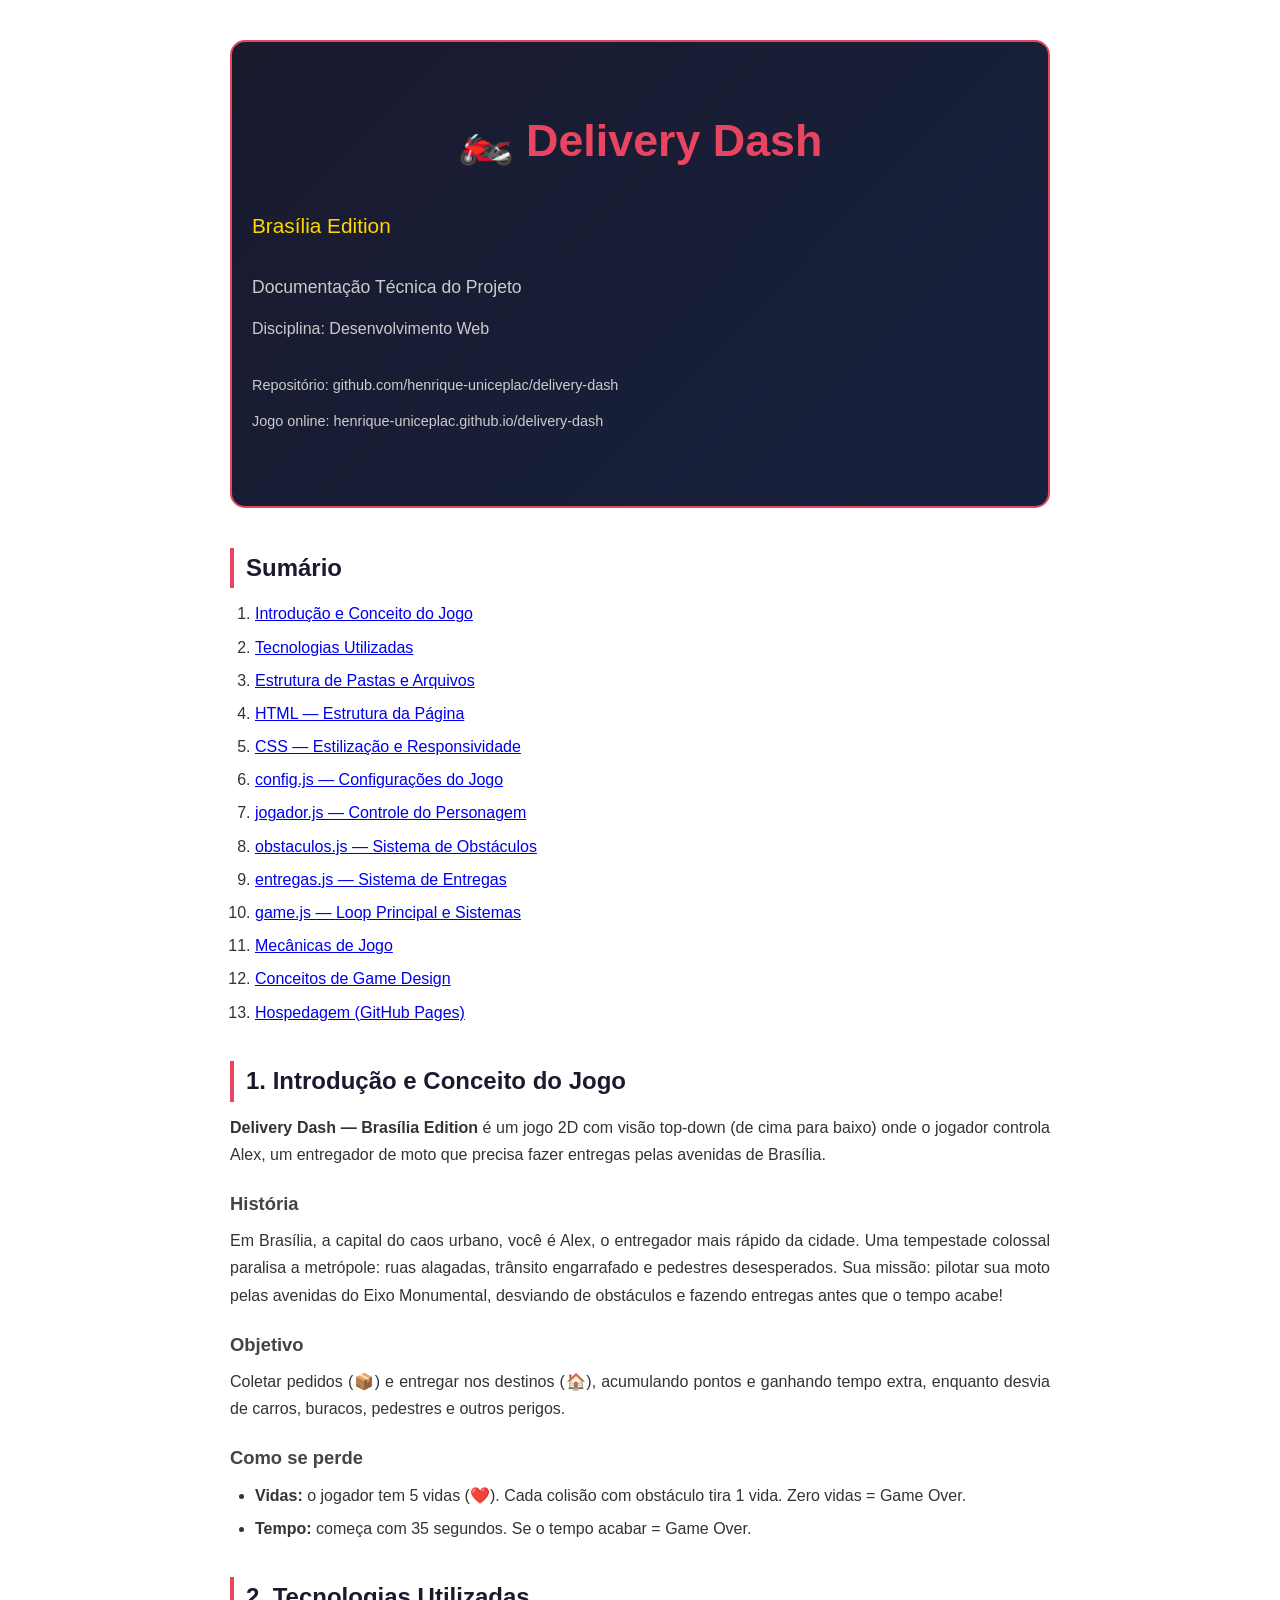
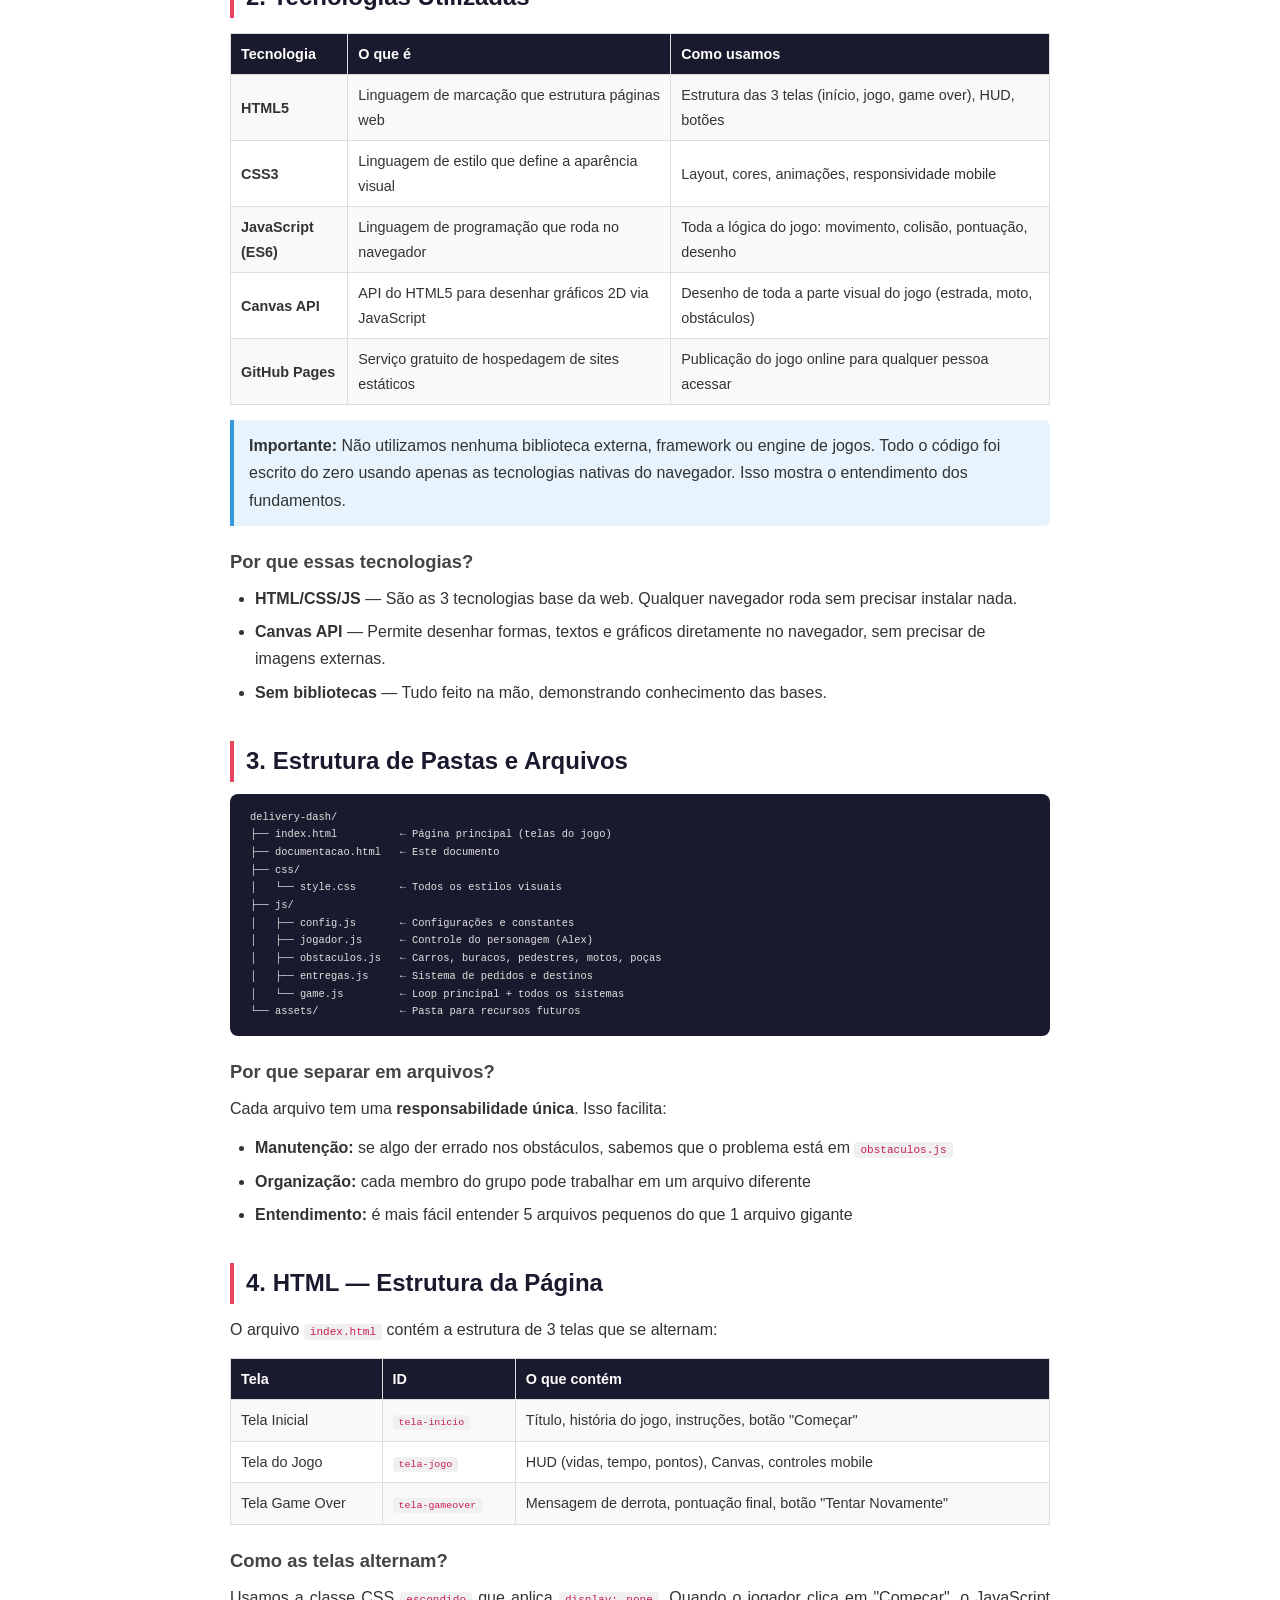
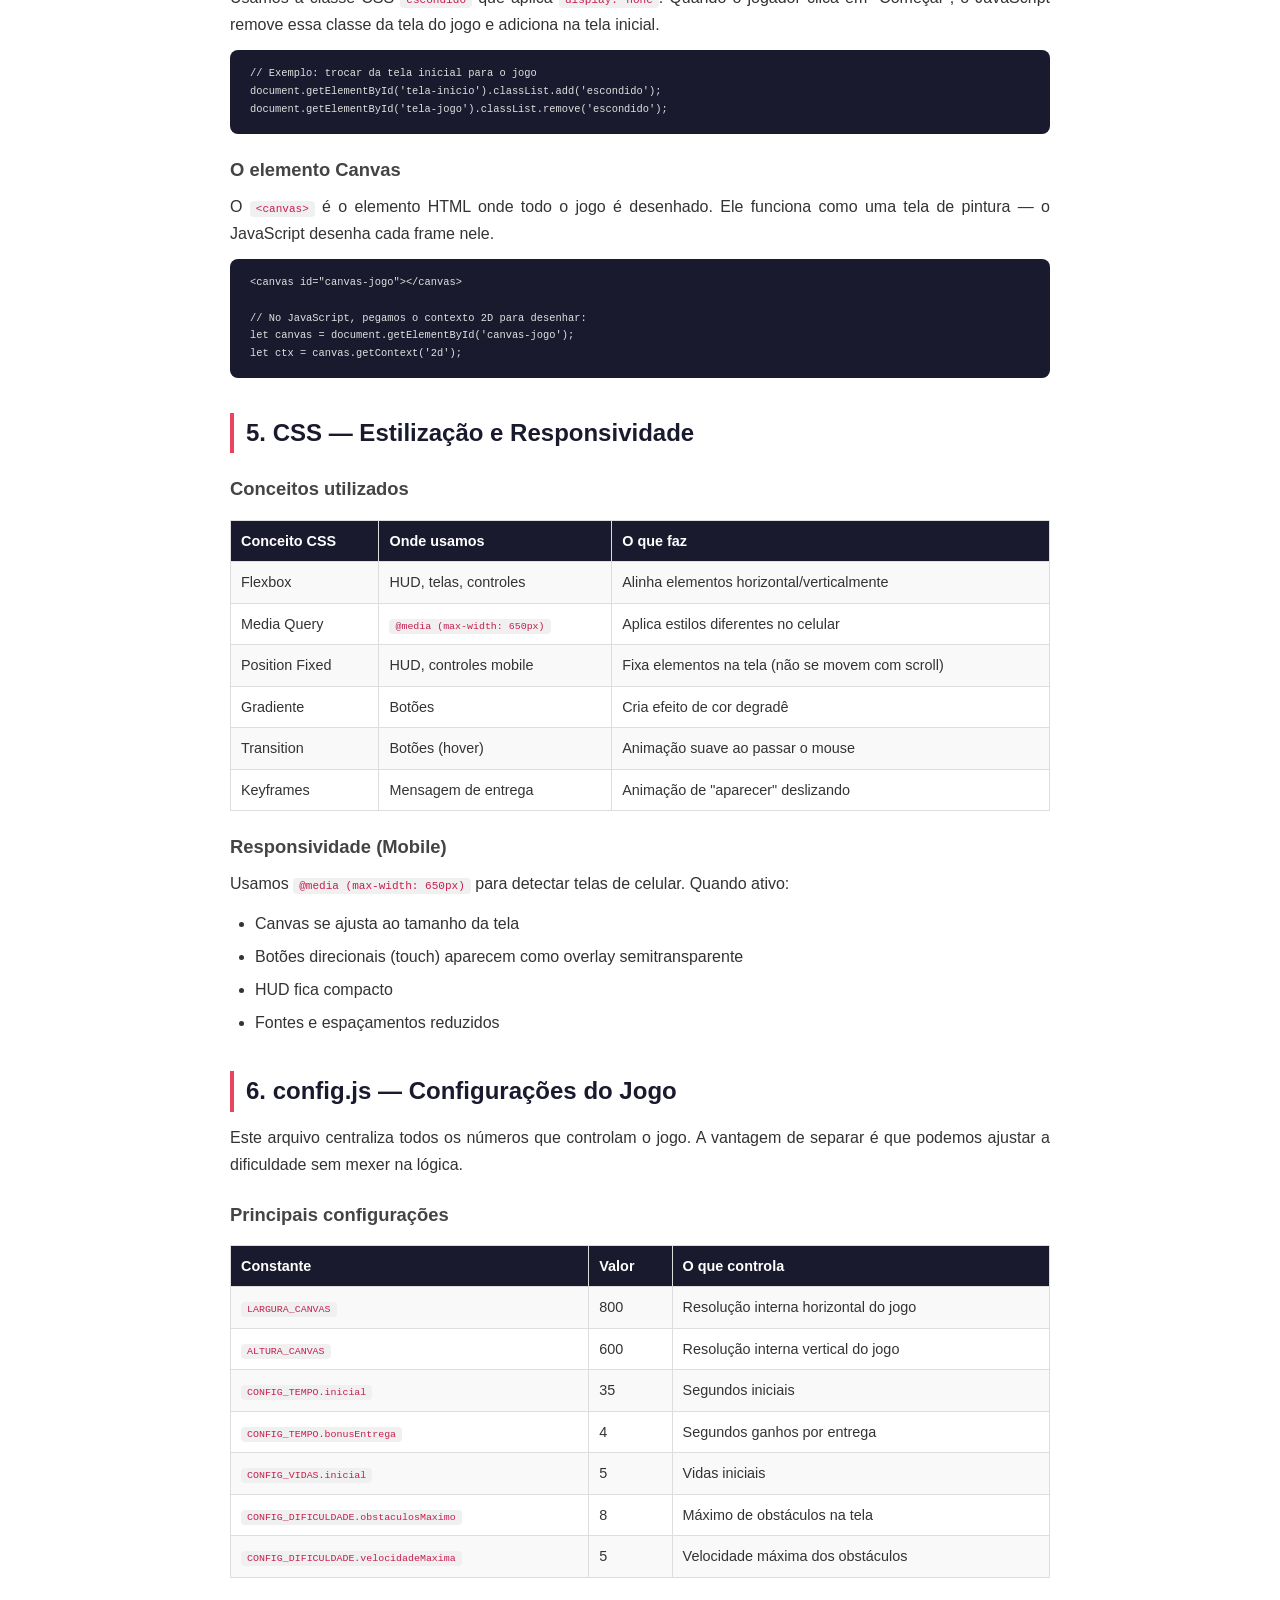
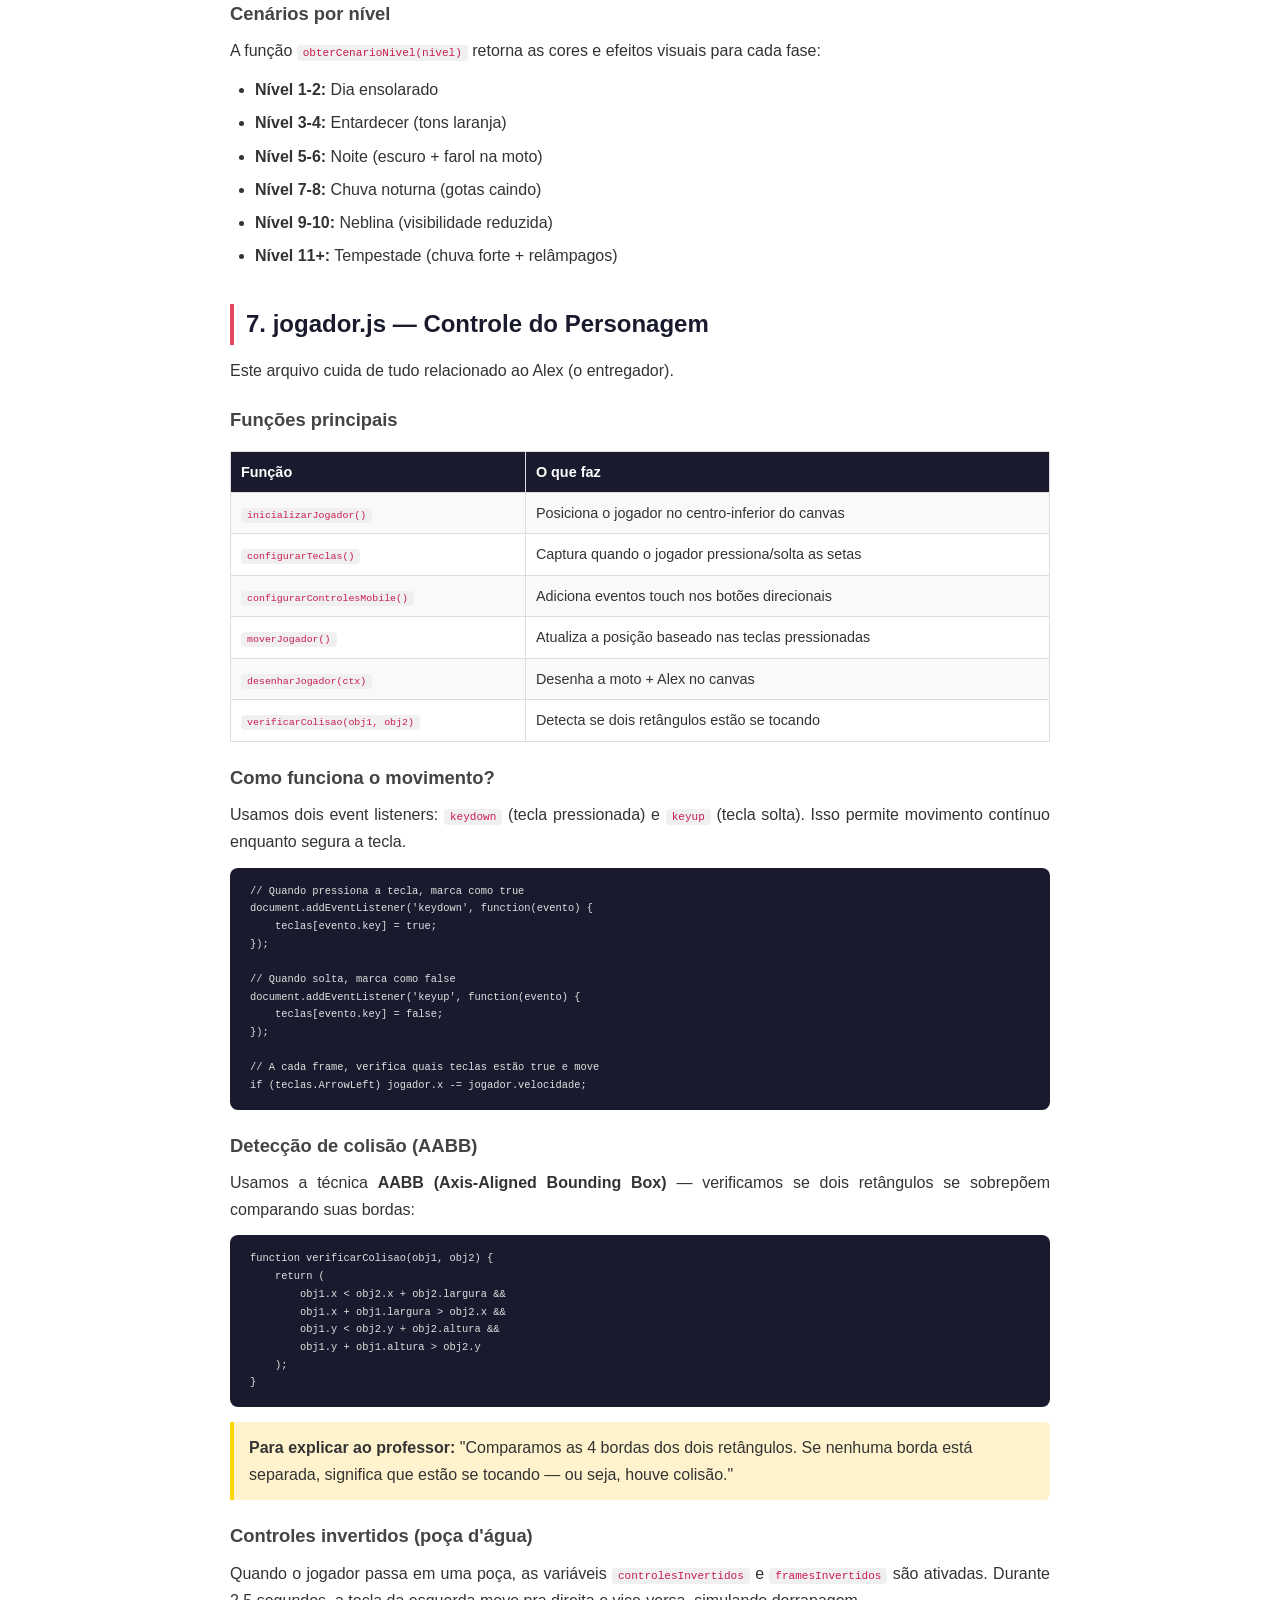
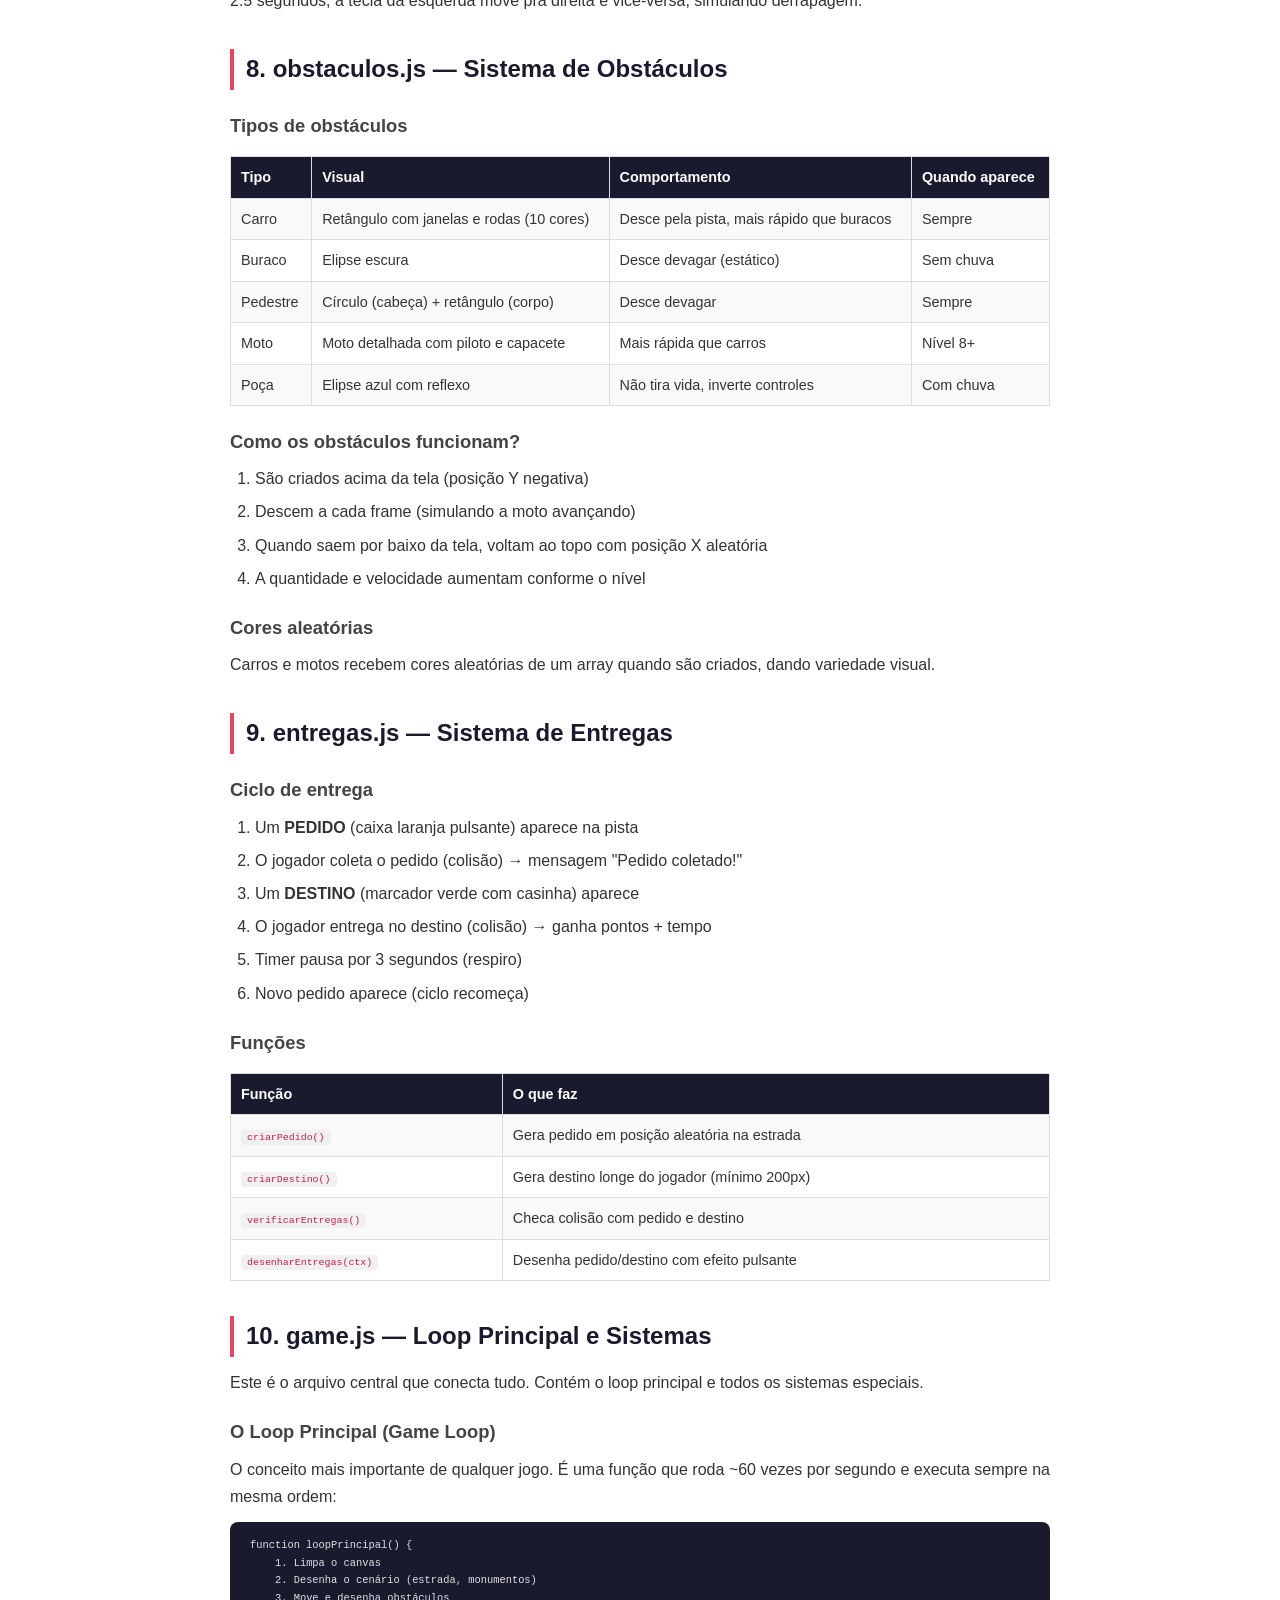
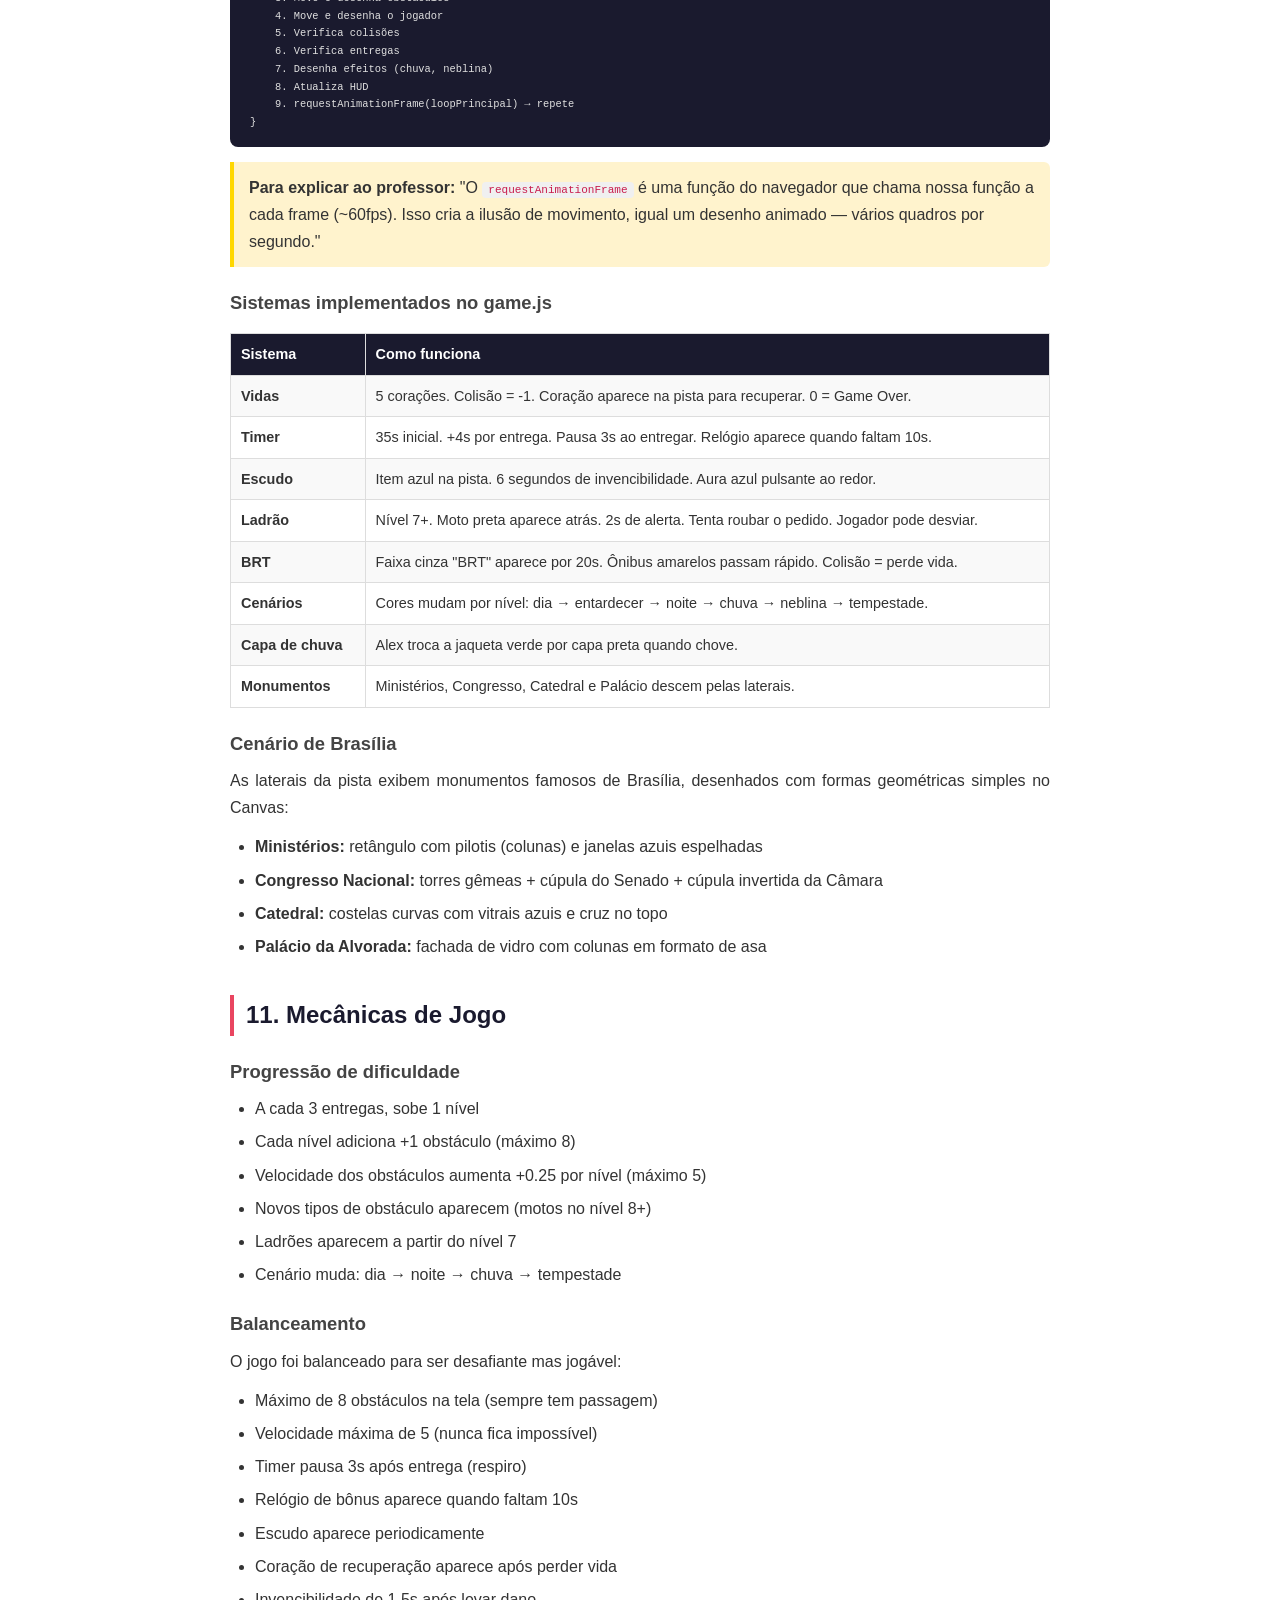
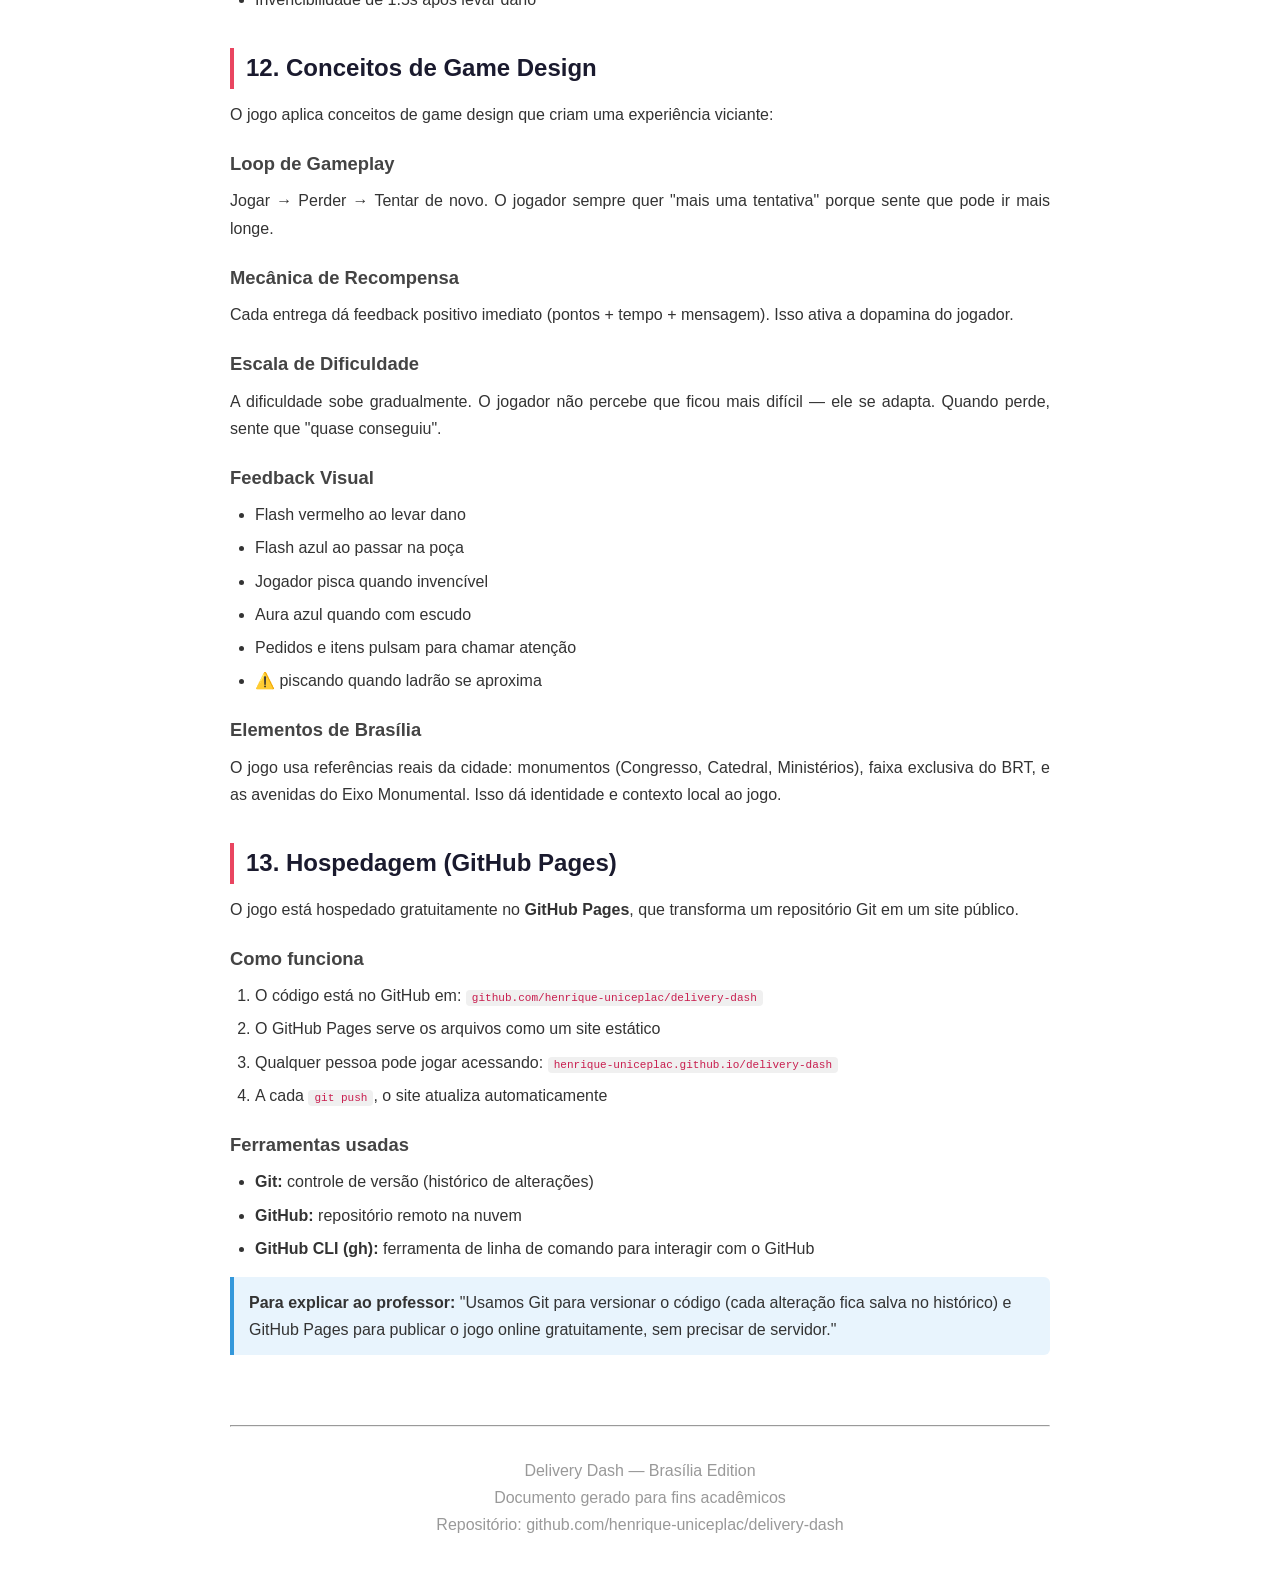
==== commit b776b3ed: "Corrige PDF: tabelas e blocos não cortam entre páginas Adiciona page-break-inside: avoid em tabelas " ====
--- a/documentacao.html
+++ b/documentacao.html
@@ -13,22 +13,42 @@
         p { margin-bottom: 12px; text-align: justify; }
         ul, ol { margin-left: 25px; margin-bottom: 15px; }
         li { margin-bottom: 6px; }
-        code { background: #f0f0f0; padding: 2px 6px; border-radius: 4px; font-size: 0.95em; color: #c81d4e; }
-        .code-block { background: #1a1a2e; color: #e0e0e0; padding: 15px 20px; border-radius: 8px; margin: 12px 0; font-family: monospace; font-size: 0.9em; overflow-x: auto; white-space: pre; }
+        code { background: #f0f0f0; padding: 2px 6px; border-radius: 4px; font-size: 0.85em; color: #c81d4e; word-break: break-all; }
+        .code-block { background: #1a1a2e; color: #e0e0e0; padding: 15px 20px; border-radius: 8px; margin: 12px 0; font-family: monospace; font-size: 0.8em; overflow-x: auto; white-space: pre-wrap; word-break: break-word; }
         .destaque { background: #fff3cd; border-left: 4px solid #ffd700; padding: 12px 15px; margin: 15px 0; border-radius: 0 6px 6px 0; }
         .info { background: #e8f4fd; border-left: 4px solid #3498db; padding: 12px 15px; margin: 15px 0; border-radius: 0 6px 6px 0; }
-        table { width: 100%; border-collapse: collapse; margin: 15px 0; }
-        th, td { border: 1px solid #ddd; padding: 10px 12px; text-align: left; }
+        table { width: 100%; border-collapse: collapse; margin: 15px 0; font-size: 0.9em; }
+        th, td { border: 1px solid #ddd; padding: 8px 10px; text-align: left; word-break: break-word; }
         th { background: #1a1a2e; color: white; }
         tr:nth-child(even) { background: #f9f9f9; }
         .capa { text-align: center; padding: 60px 20px; margin-bottom: 40px; border: 2px solid #e94560; border-radius: 15px; background: linear-gradient(135deg, #1a1a2e, #16213e); color: white; }
         .capa h1 { color: #e94560; border: none; font-size: 2.8em; }
-        .capa p { color: #ccc; }
+        .capa p { color: #ccc; word-break: break-all; }
         .capa .subtitulo { color: #ffd700; font-size: 1.3em; margin-top: 10px; }
         .print-break { page-break-before: always; }
+
+        /* Evita que tabelas, blocos de código e caixas sejam cortados entre páginas */
+        table, .code-block, .destaque, .info { page-break-inside: avoid; }
+        tr { page-break-inside: avoid; }
+        h2, h3 { page-break-after: avoid; }
+
         @media print {
-            body { padding: 20px; }
-            .print-break { page-break-before: always; }
+            body { padding: 15px; font-size: 11pt; }
+            .capa { padding: 40px 15px; }
+            .code-block { font-size: 9pt; }
+            table { font-size: 9pt; }
+        }
+
+        /* Mobile */
+        @media (max-width: 650px) {
+            body { padding: 15px; }
+            h1 { font-size: 1.6em; }
+            h2 { font-size: 1.2em; }
+            .capa h1 { font-size: 2em; }
+            .capa { padding: 30px 15px; }
+            table { font-size: 0.8em; }
+            th, td { padding: 5px 6px; }
+            .code-block { font-size: 0.75em; padding: 10px; }
         }
     </style>
 </head>
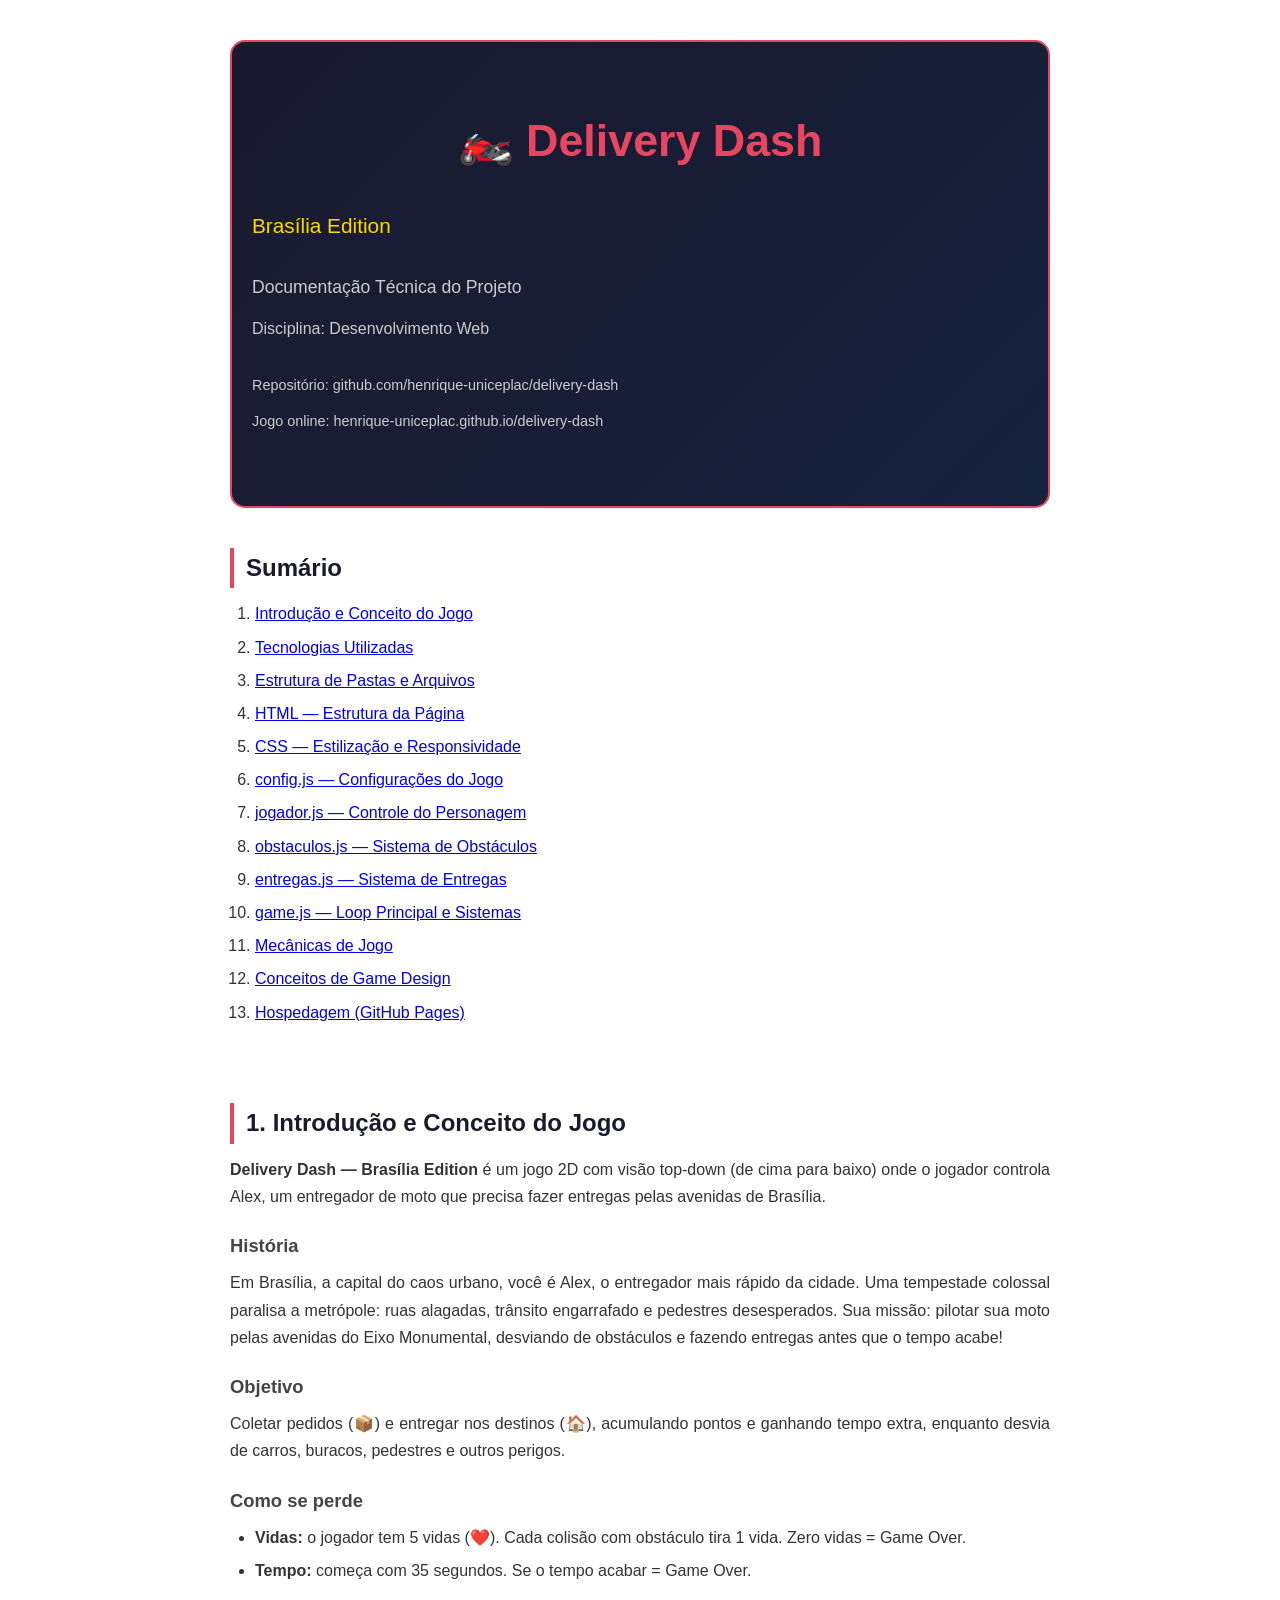
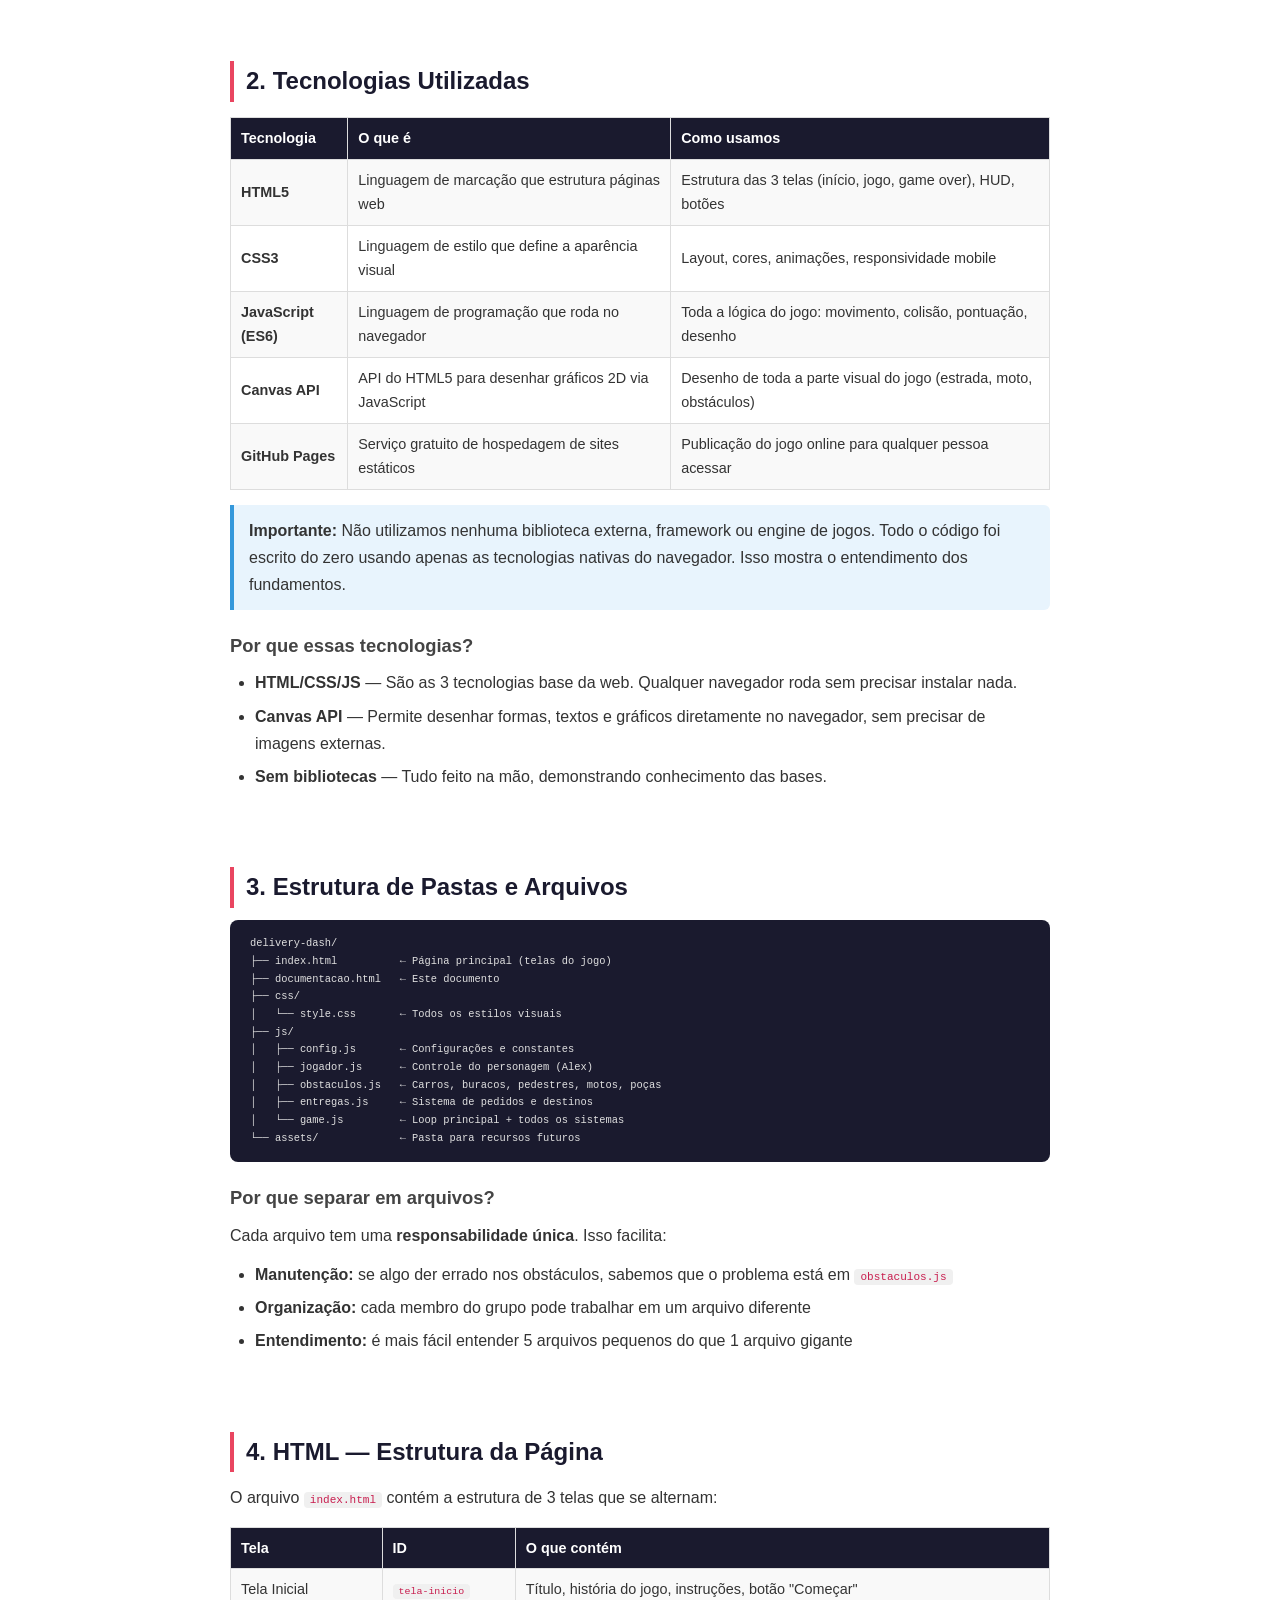
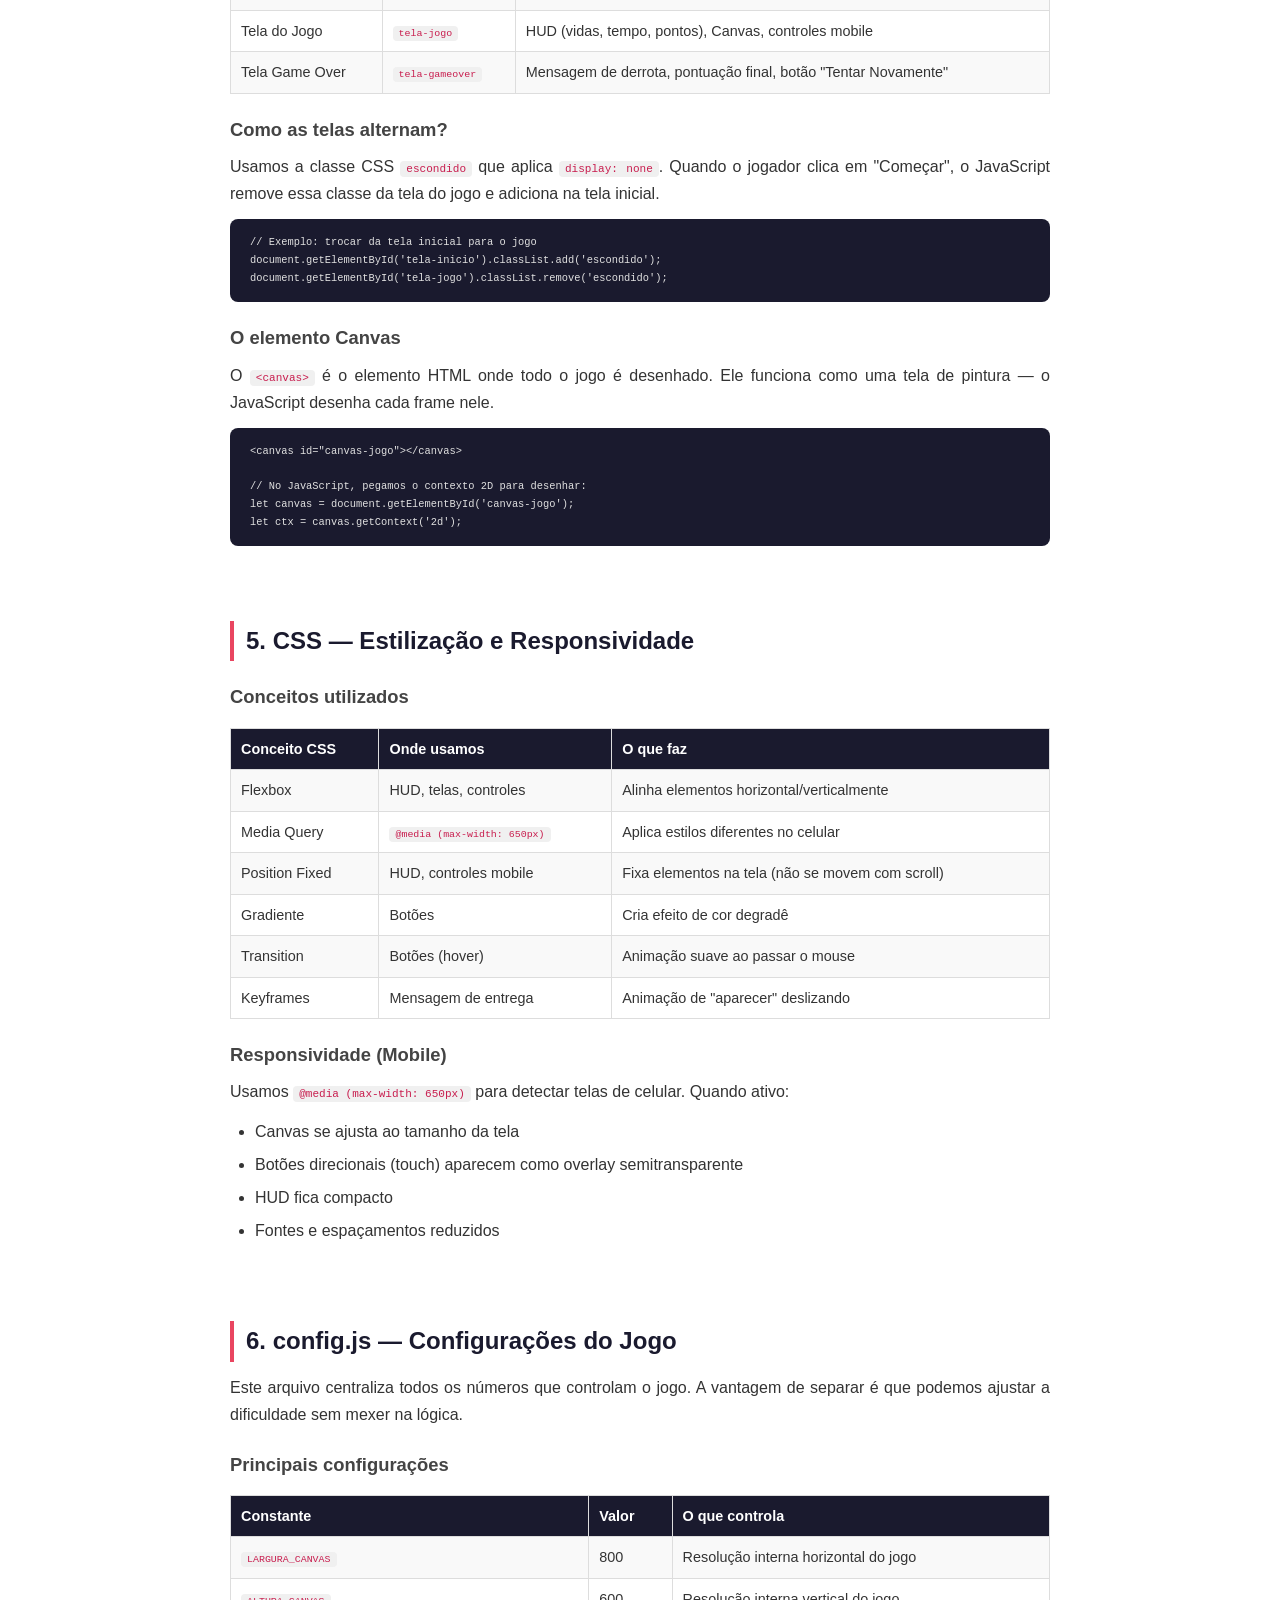
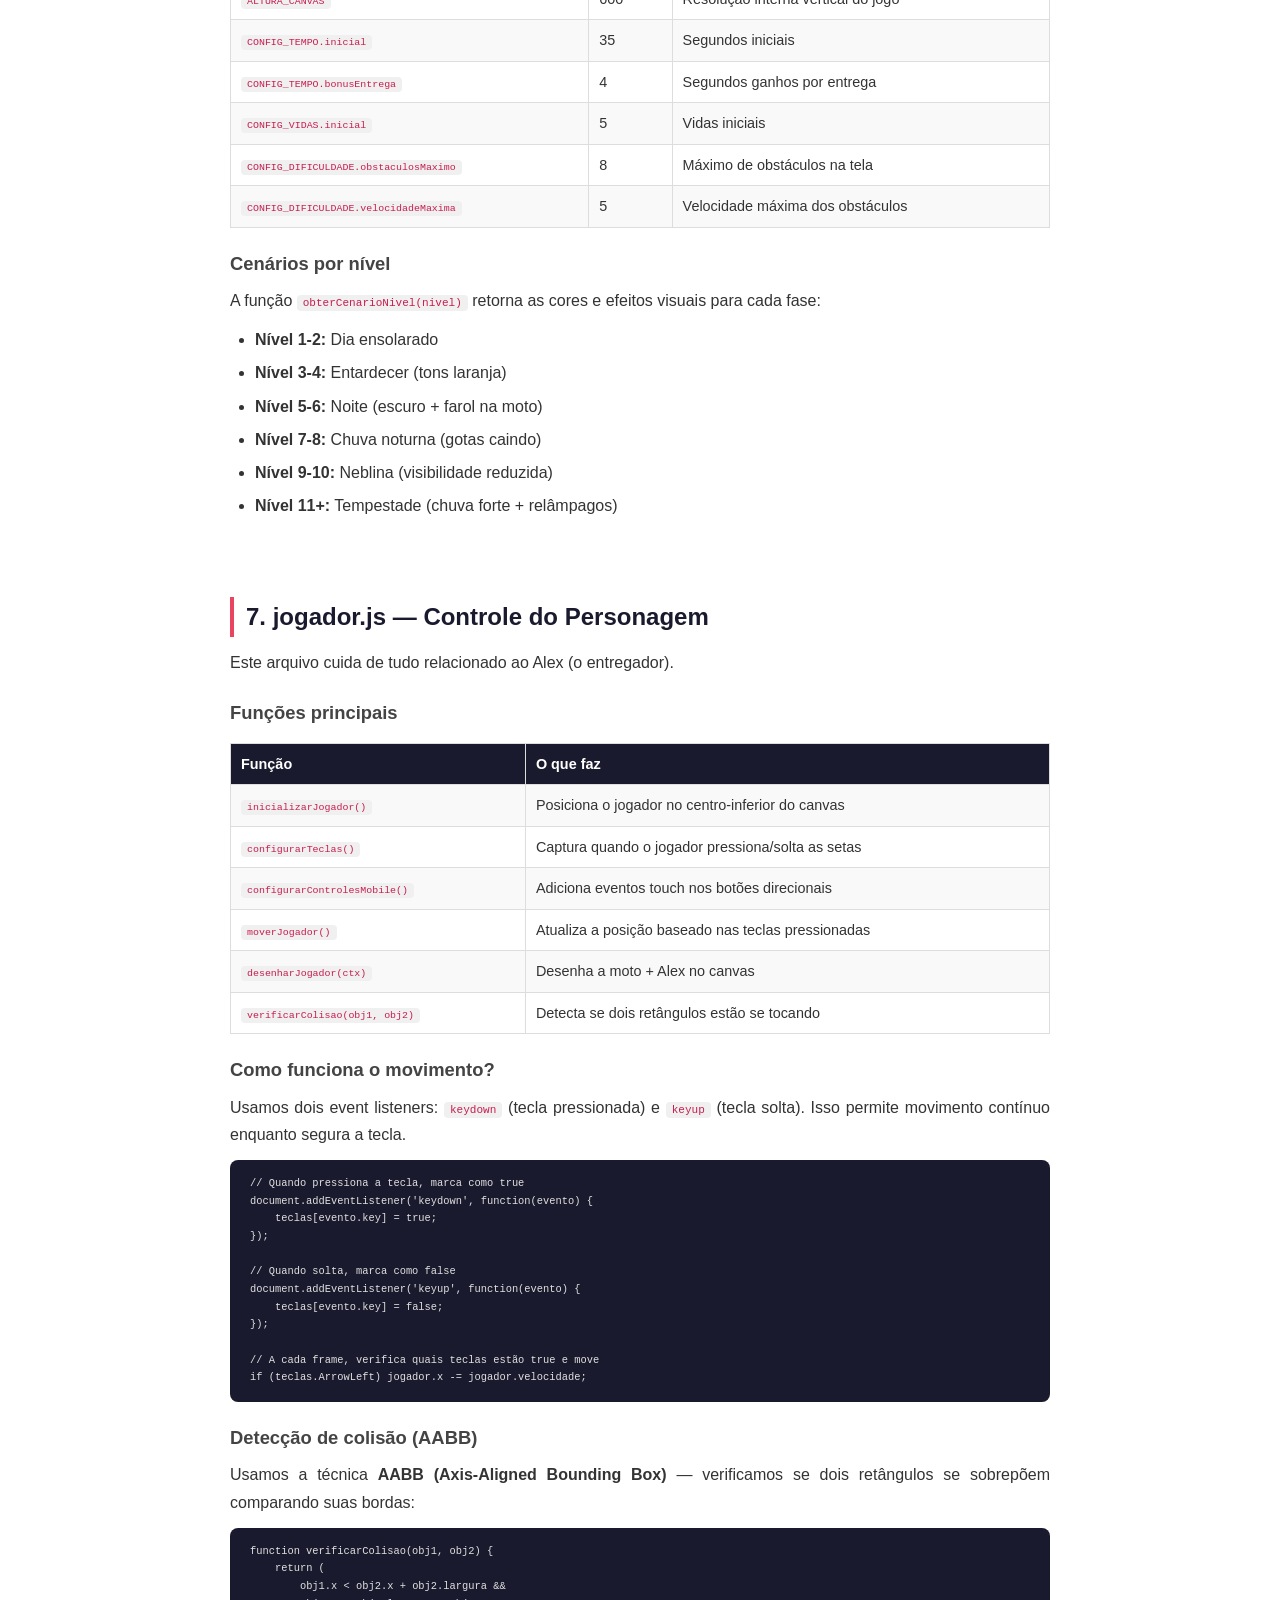
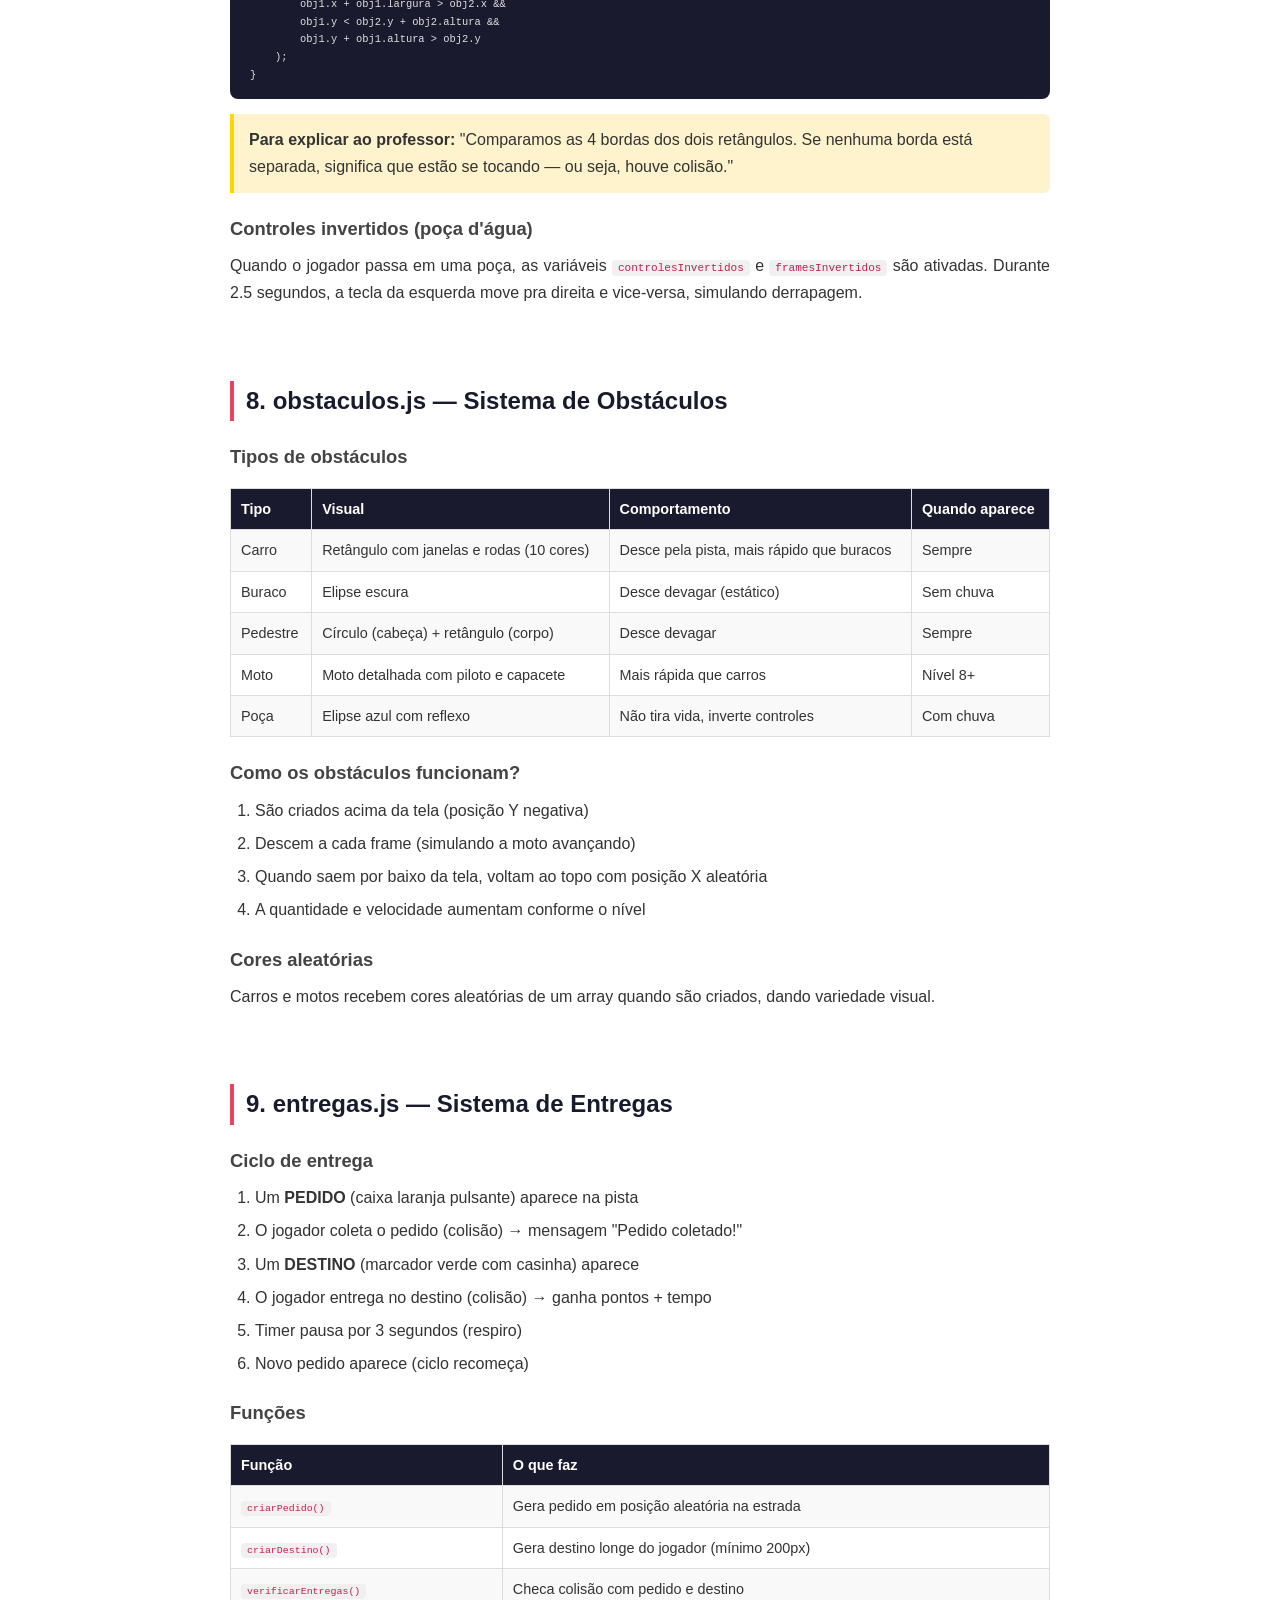
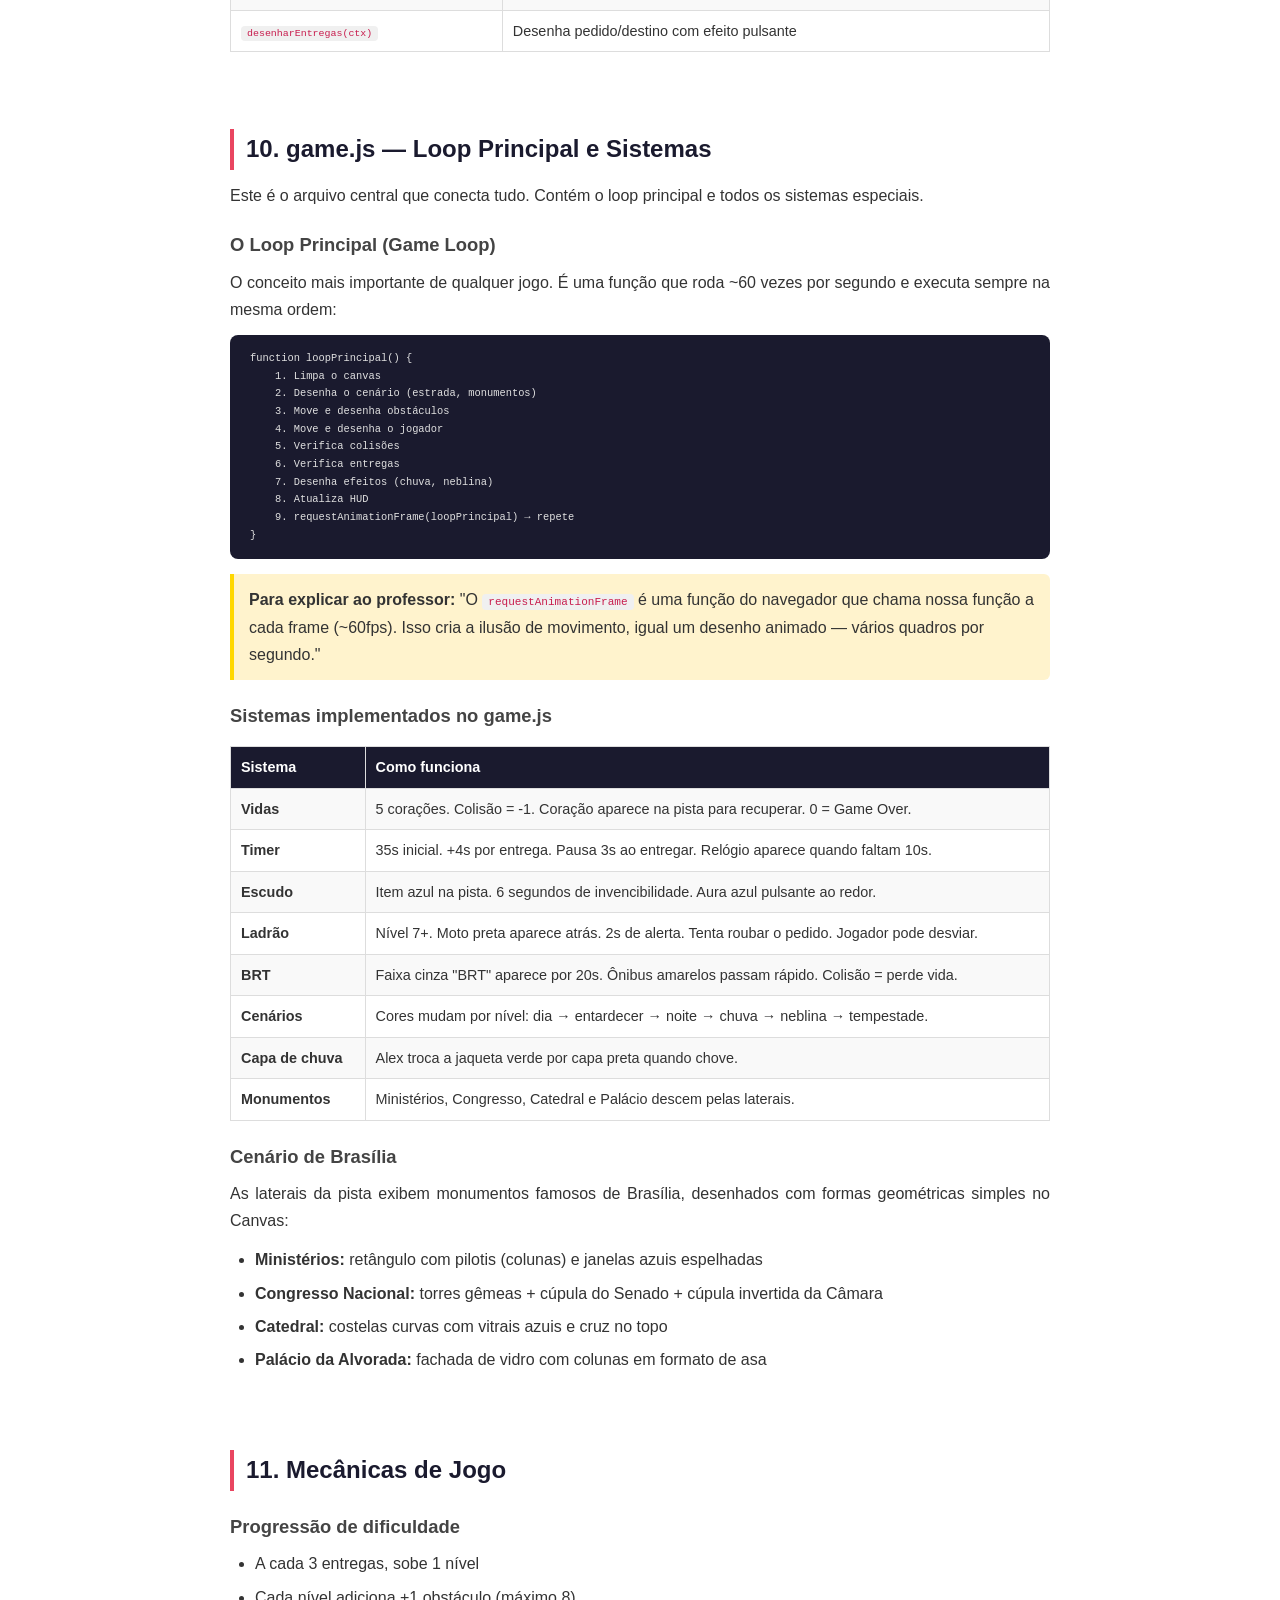
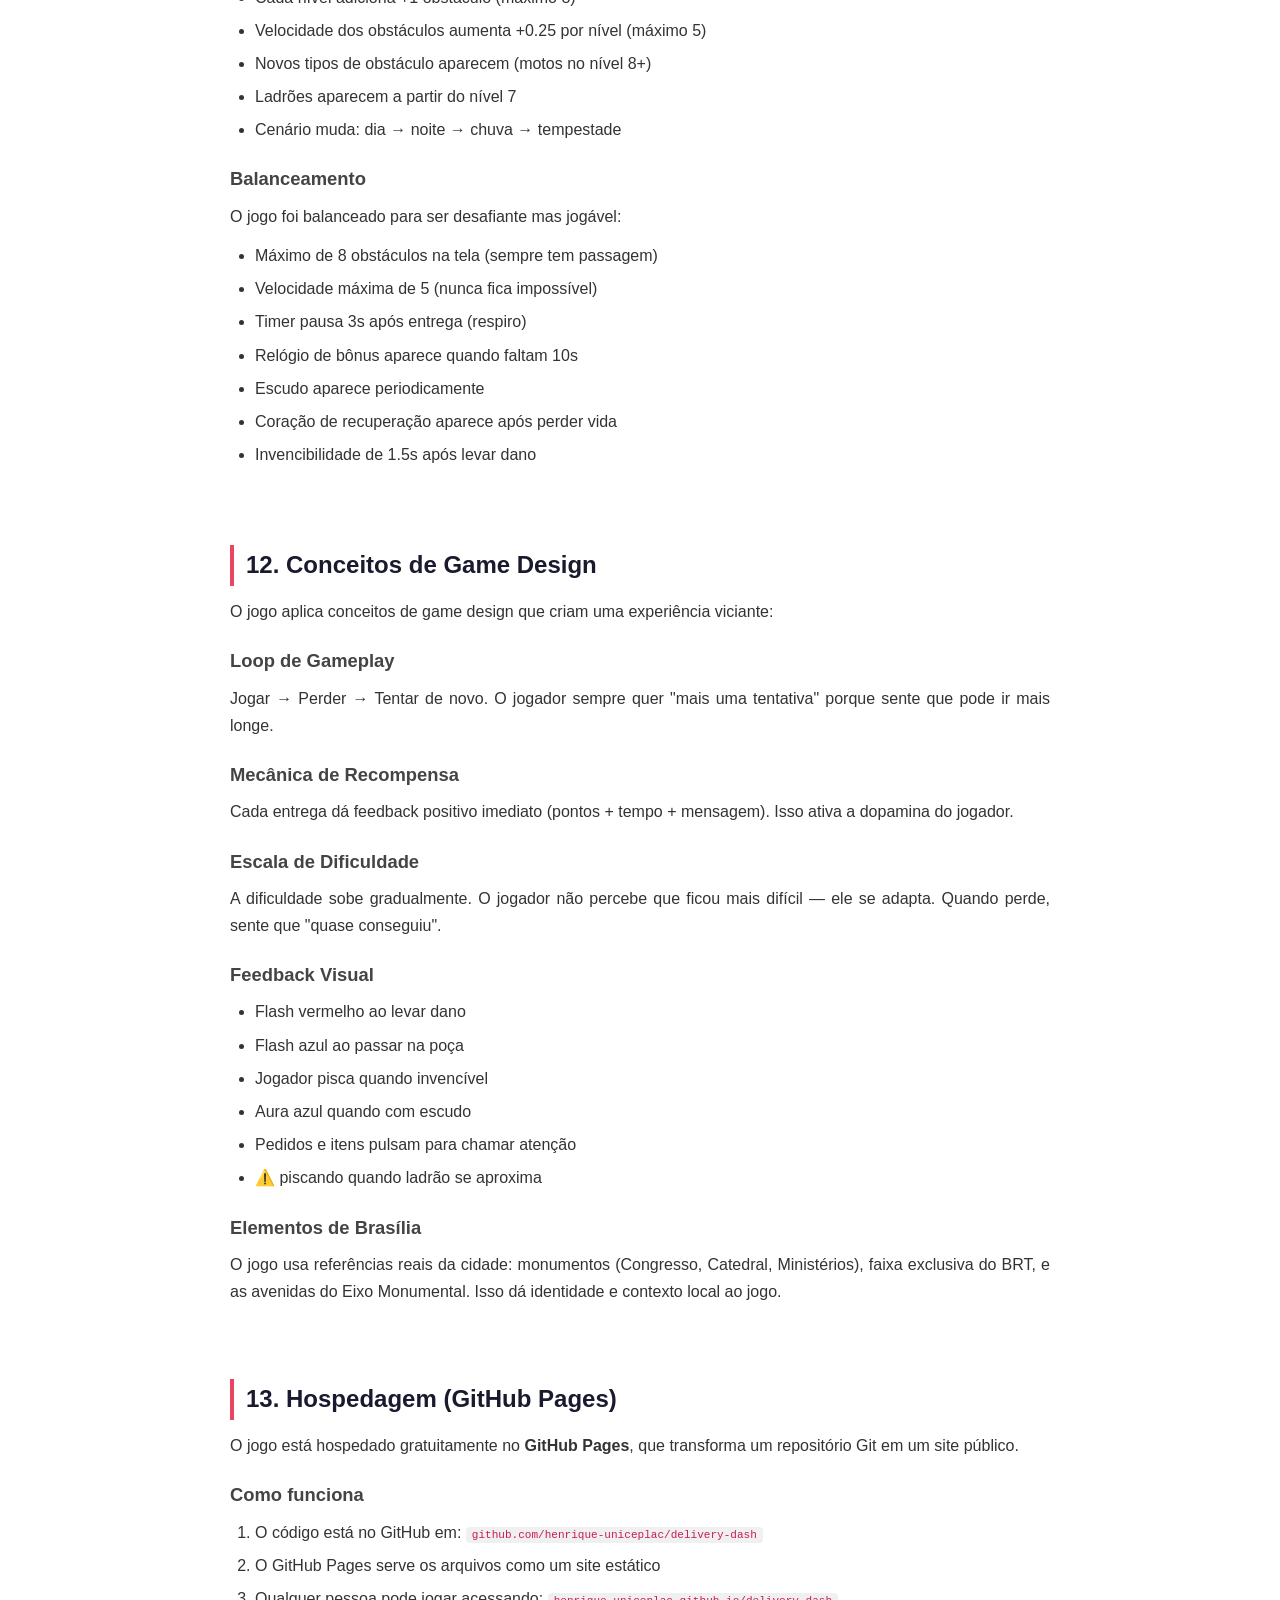
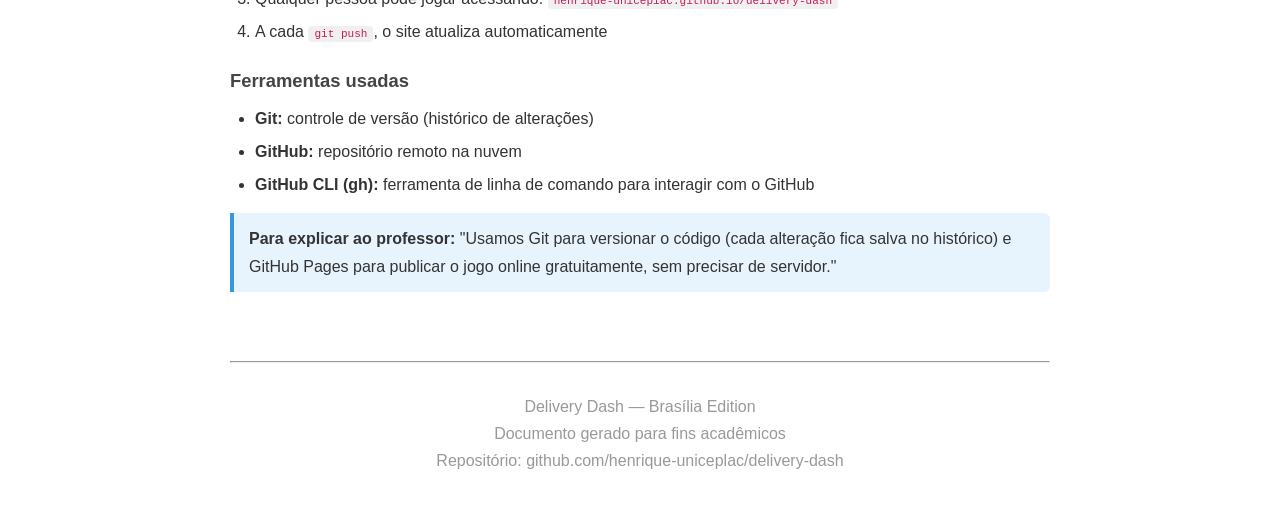
==== commit 59bbbe2d: "Remove page-breaks forçados que cortavam conteúdo Co-Authored-By: Claude Opus 4.6 (1M context) <nore" ====
--- a/documentacao.html
+++ b/documentacao.html
@@ -25,13 +25,6 @@
         .capa h1 { color: #e94560; border: none; font-size: 2.8em; }
         .capa p { color: #ccc; word-break: break-all; }
         .capa .subtitulo { color: #ffd700; font-size: 1.3em; margin-top: 10px; }
-        .print-break { page-break-before: always; }
-
-        /* Evita que tabelas, blocos de código e caixas sejam cortados entre páginas */
-        table, .code-block, .destaque, .info { page-break-inside: avoid; }
-        tr { page-break-inside: avoid; }
-        h2, h3 { page-break-after: avoid; }
-
         @media print {
             body { padding: 15px; font-size: 11pt; }
             .capa { padding: 40px 15px; }
@@ -83,7 +76,7 @@
 </ol>
 
 <!-- ==================== 1. INTRODUÇÃO ==================== -->
-<div class="print-break"></div>
+<br>
 <h2 id="intro">1. Introdução e Conceito do Jogo</h2>
 
 <p><strong>Delivery Dash — Brasília Edition</strong> é um jogo 2D com visão top-down (de cima para baixo) onde o jogador controla Alex, um entregador de moto que precisa fazer entregas pelas avenidas de Brasília.</p>
@@ -101,7 +94,7 @@
 </ul>
 
 <!-- ==================== 2. TECNOLOGIAS ==================== -->
-<div class="print-break"></div>
+<br>
 <h2 id="tecnologias">2. Tecnologias Utilizadas</h2>
 
 <table>
@@ -149,7 +142,7 @@
 </ul>
 
 <!-- ==================== 3. ESTRUTURA ==================== -->
-<div class="print-break"></div>
+<br>
 <h2 id="estrutura">3. Estrutura de Pastas e Arquivos</h2>
 
 <div class="code-block">delivery-dash/
@@ -174,7 +167,7 @@
 </ul>
 
 <!-- ==================== 4. HTML ==================== -->
-<div class="print-break"></div>
+<br>
 <h2 id="html">4. HTML — Estrutura da Página</h2>
 
 <p>O arquivo <code>index.html</code> contém a estrutura de 3 telas que se alternam:</p>
@@ -219,7 +212,7 @@
 let ctx = canvas.getContext('2d');</div>
 
 <!-- ==================== 5. CSS ==================== -->
-<div class="print-break"></div>
+<br>
 <h2 id="css">5. CSS — Estilização e Responsividade</h2>
 
 <h3>Conceitos utilizados</h3>
@@ -243,7 +236,7 @@
 </ul>
 
 <!-- ==================== 6. CONFIG ==================== -->
-<div class="print-break"></div>
+<br>
 <h2 id="config">6. config.js — Configurações do Jogo</h2>
 
 <p>Este arquivo centraliza todos os números que controlam o jogo. A vantagem de separar é que podemos ajustar a dificuldade sem mexer na lógica.</p>
@@ -272,7 +265,7 @@
 </ul>
 
 <!-- ==================== 7. JOGADOR ==================== -->
-<div class="print-break"></div>
+<br>
 <h2 id="jogador">7. jogador.js — Controle do Personagem</h2>
 
 <p>Este arquivo cuida de tudo relacionado ao Alex (o entregador).</p>
@@ -324,7 +317,7 @@
 <p>Quando o jogador passa em uma poça, as variáveis <code>controlesInvertidos</code> e <code>framesInvertidos</code> são ativadas. Durante 2.5 segundos, a tecla da esquerda move pra direita e vice-versa, simulando derrapagem.</p>
 
 <!-- ==================== 8. OBSTÁCULOS ==================== -->
-<div class="print-break"></div>
+<br>
 <h2 id="obstaculos">8. obstaculos.js — Sistema de Obstáculos</h2>
 
 <h3>Tipos de obstáculos</h3>
@@ -349,7 +342,7 @@
 <p>Carros e motos recebem cores aleatórias de um array quando são criados, dando variedade visual.</p>
 
 <!-- ==================== 9. ENTREGAS ==================== -->
-<div class="print-break"></div>
+<br>
 <h2 id="entregas">9. entregas.js — Sistema de Entregas</h2>
 
 <h3>Ciclo de entrega</h3>
@@ -372,7 +365,7 @@
 </table>
 
 <!-- ==================== 10. GAME ==================== -->
-<div class="print-break"></div>
+<br>
 <h2 id="game">10. game.js — Loop Principal e Sistemas</h2>
 
 <p>Este é o arquivo central que conecta tudo. Contém o loop principal e todos os sistemas especiais.</p>
@@ -420,7 +413,7 @@
 </ul>
 
 <!-- ==================== 11. MECÂNICAS ==================== -->
-<div class="print-break"></div>
+<br>
 <h2 id="mecanicas">11. Mecânicas de Jogo</h2>
 
 <h3>Progressão de dificuldade</h3>
@@ -446,7 +439,7 @@
 </ul>
 
 <!-- ==================== 12. GAME DESIGN ==================== -->
-<div class="print-break"></div>
+<br>
 <h2 id="gamedesign">12. Conceitos de Game Design</h2>
 
 <p>O jogo aplica conceitos de game design que criam uma experiência viciante:</p>
@@ -474,7 +467,7 @@
 <p>O jogo usa referências reais da cidade: monumentos (Congresso, Catedral, Ministérios), faixa exclusiva do BRT, e as avenidas do Eixo Monumental. Isso dá identidade e contexto local ao jogo.</p>
 
 <!-- ==================== 13. HOSPEDAGEM ==================== -->
-<div class="print-break"></div>
+<br>
 <h2 id="hospedagem">13. Hospedagem (GitHub Pages)</h2>
 
 <p>O jogo está hospedado gratuitamente no <strong>GitHub Pages</strong>, que transforma um repositório Git em um site público.</p>
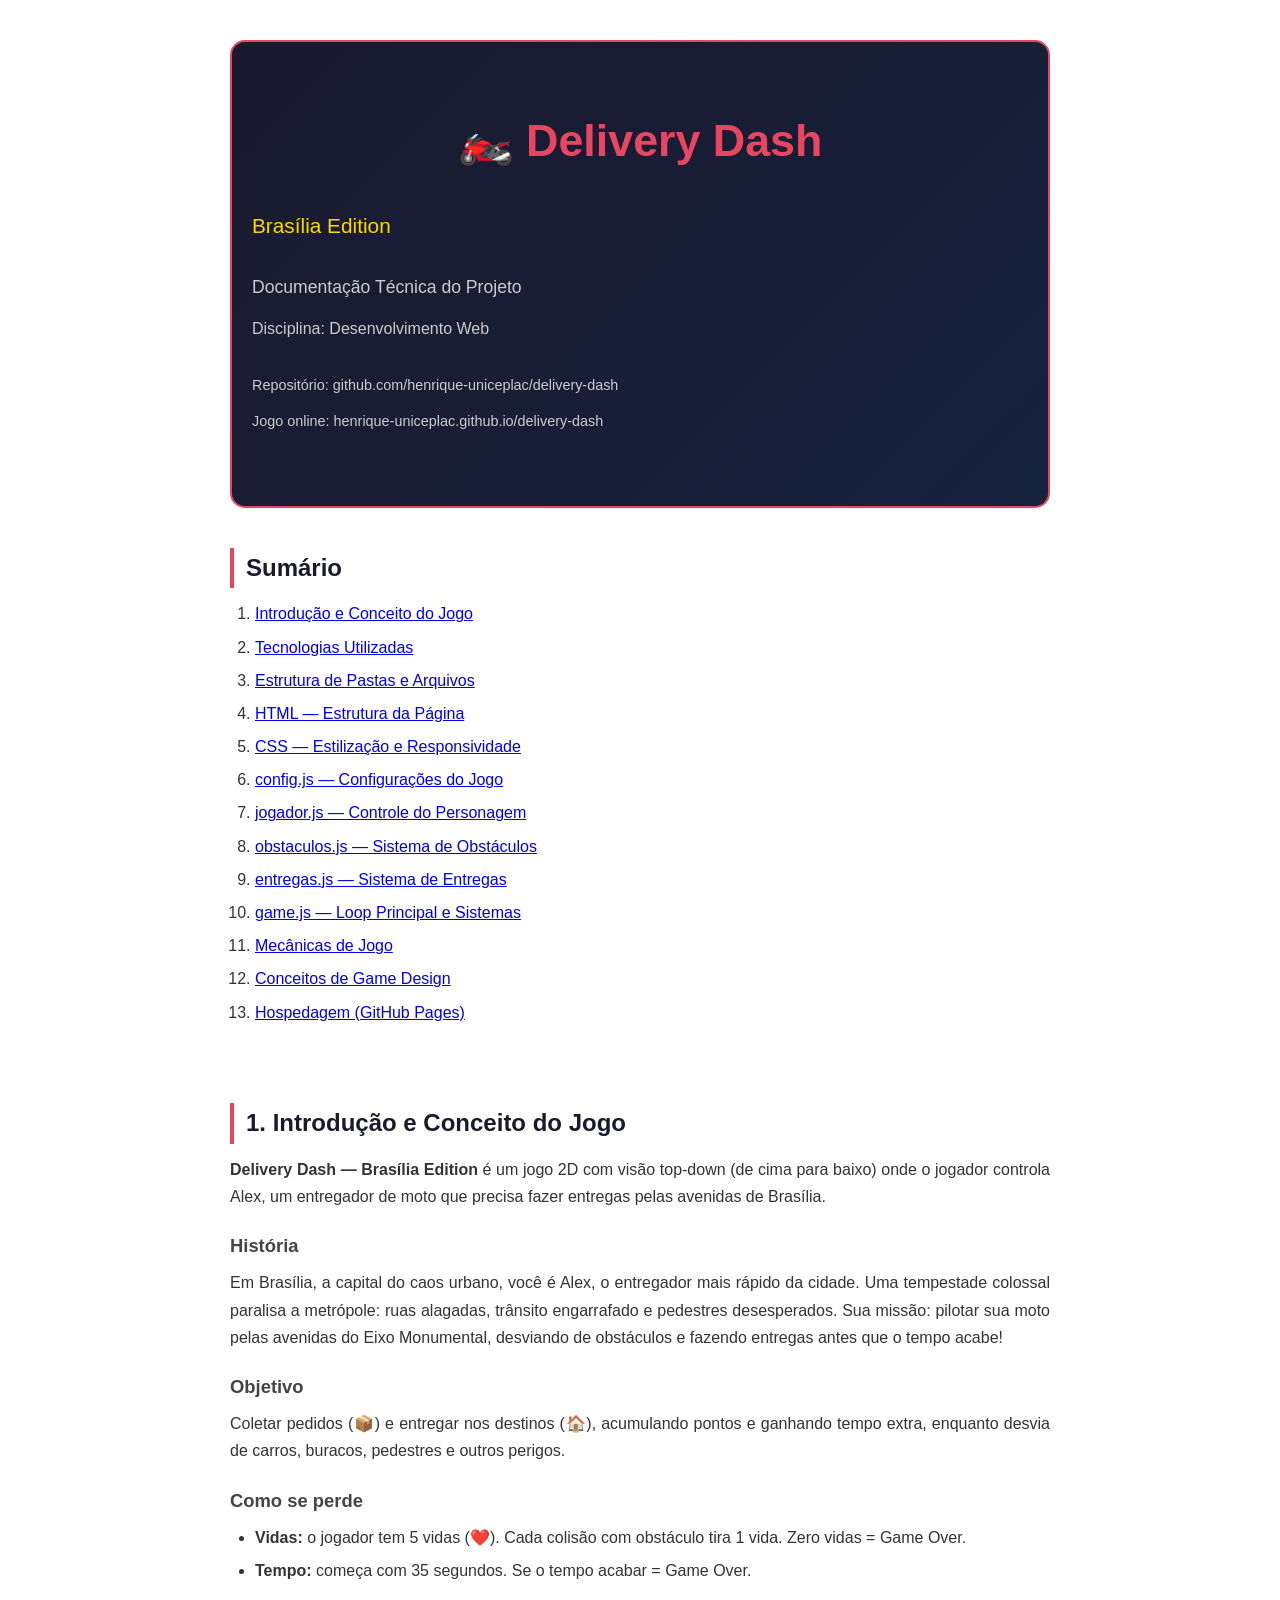
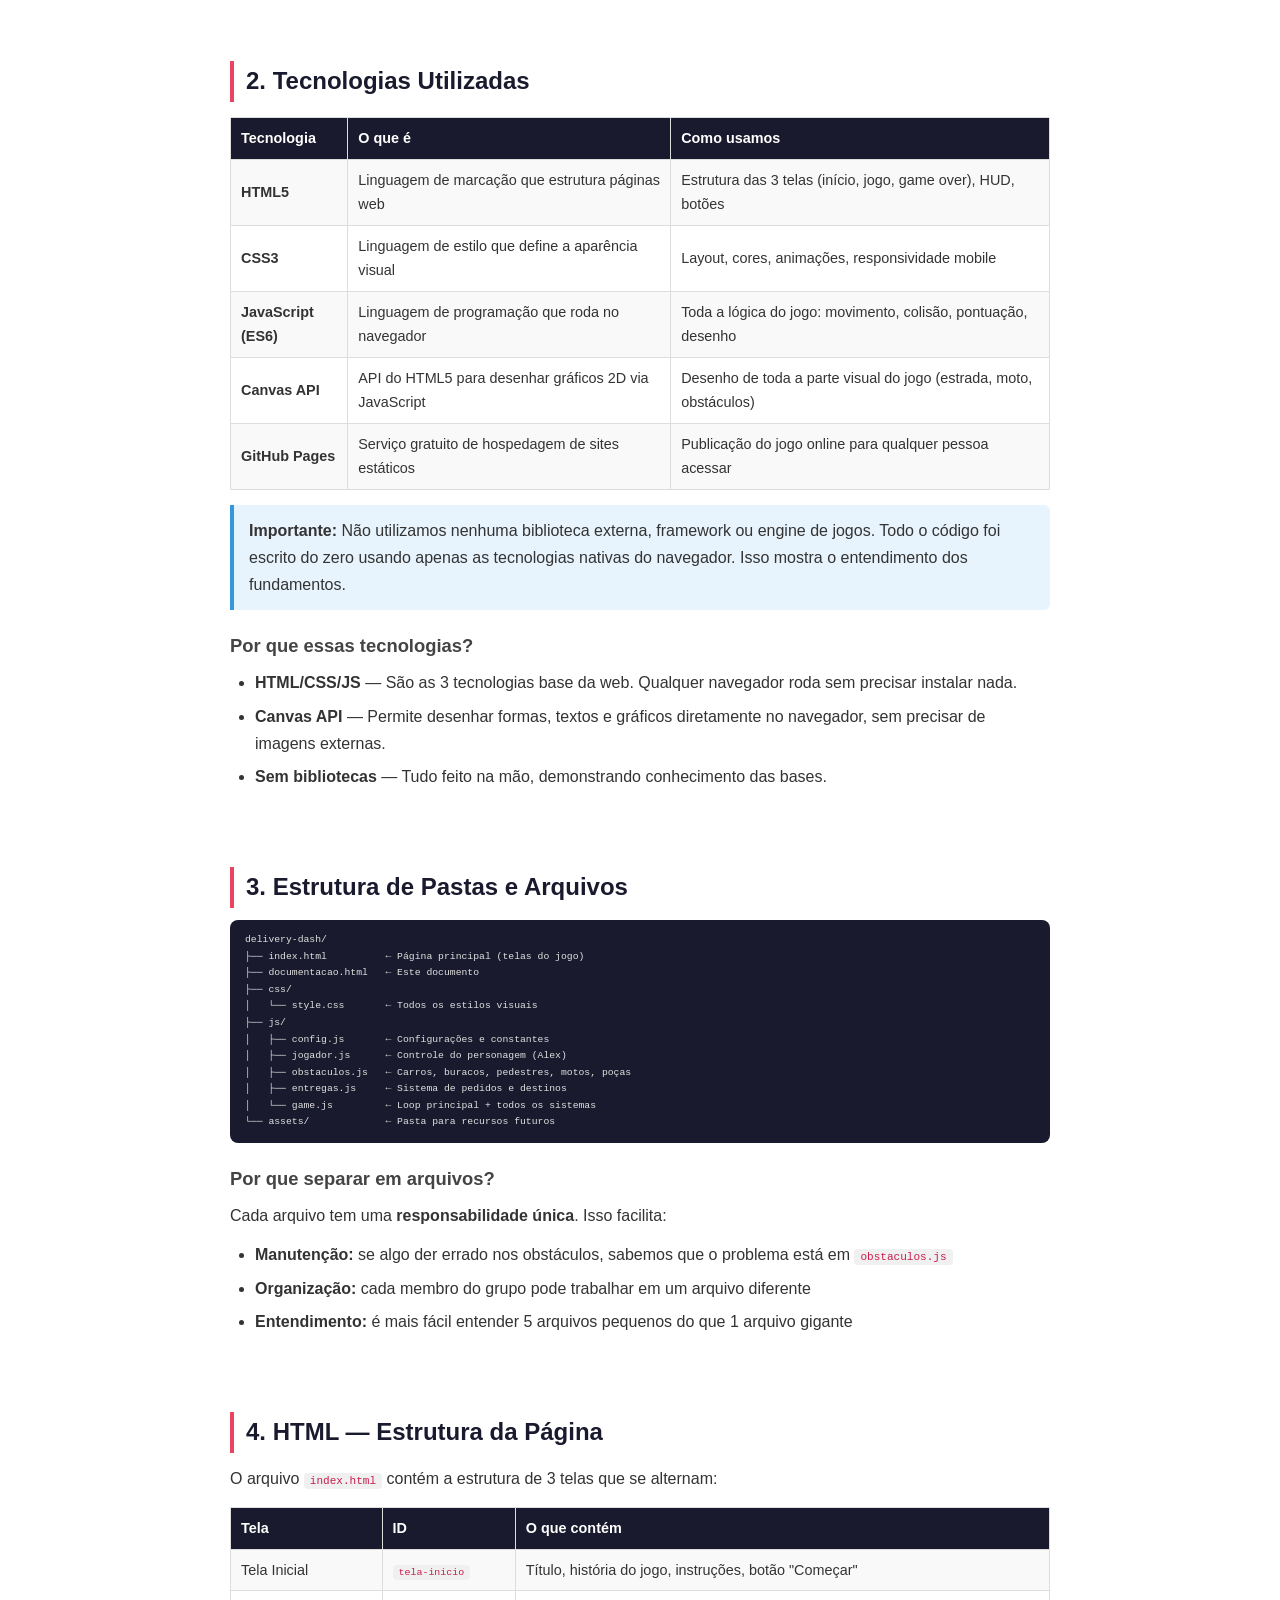
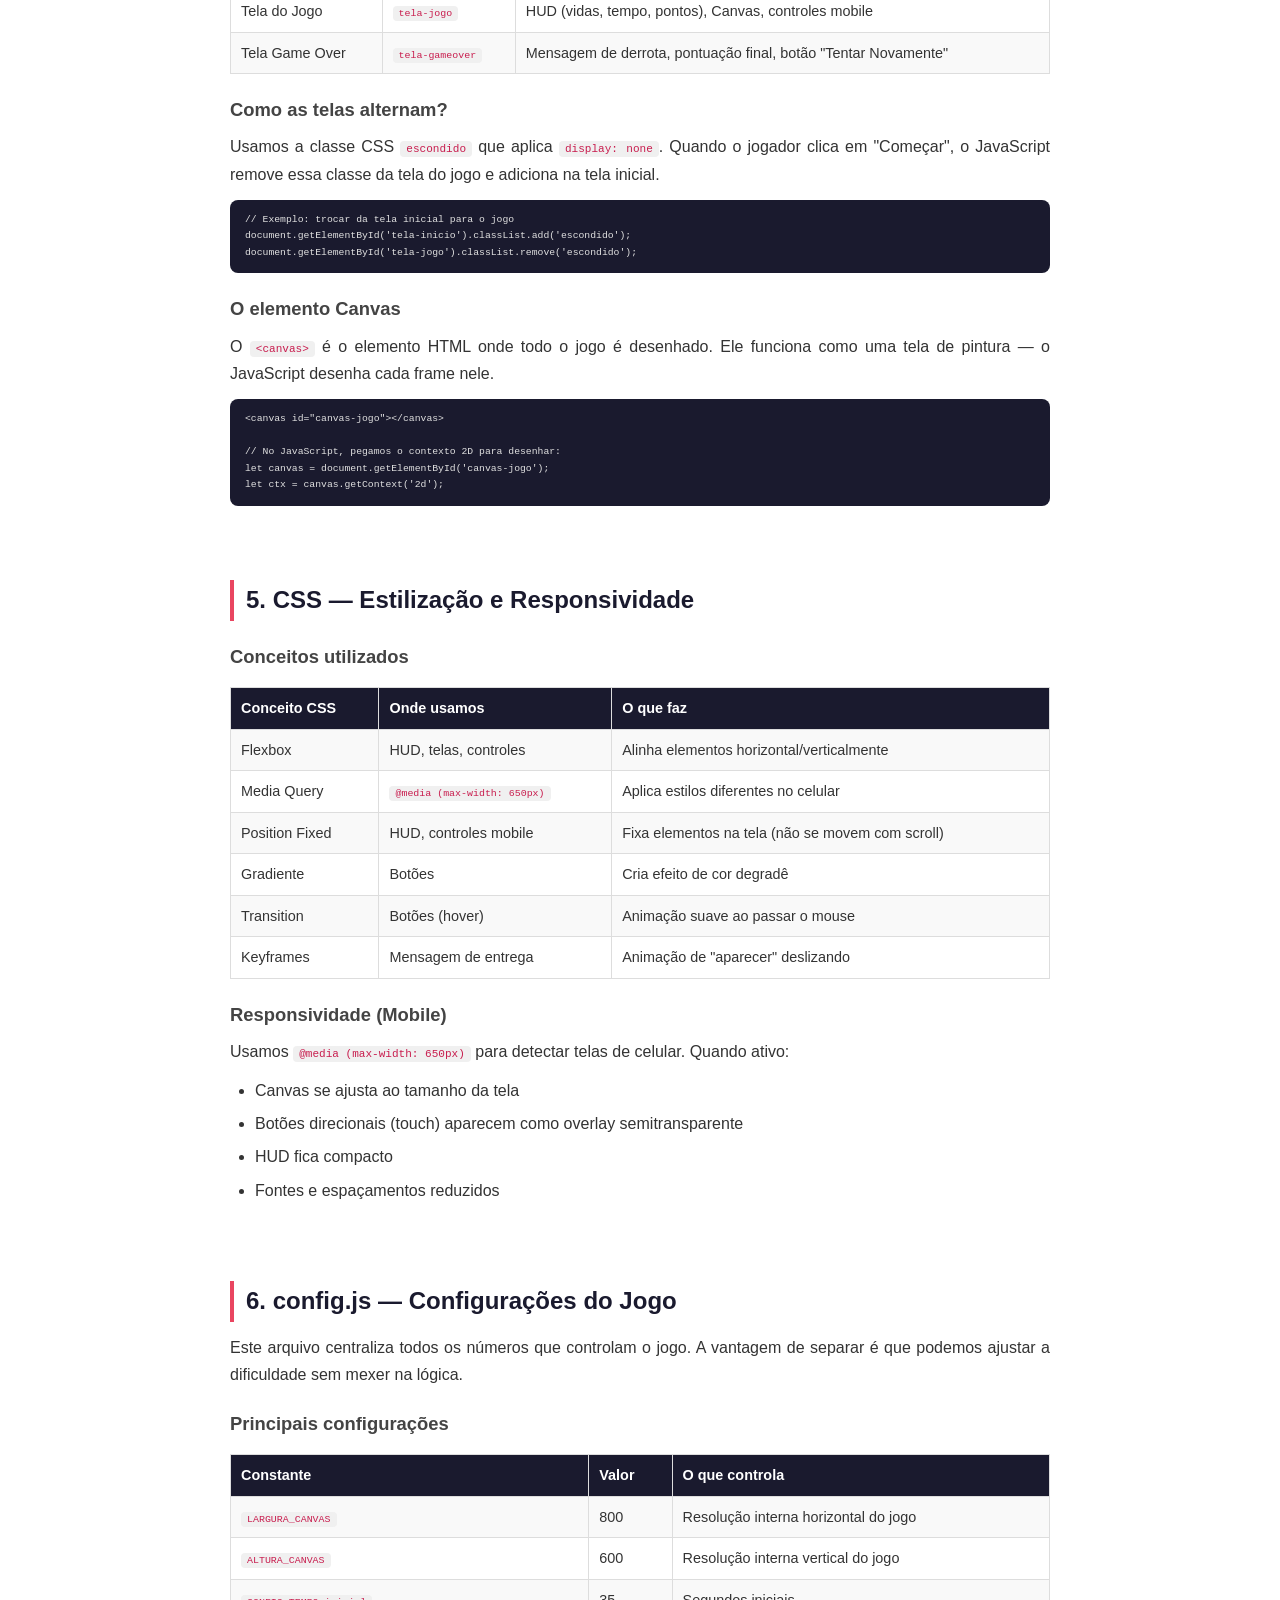
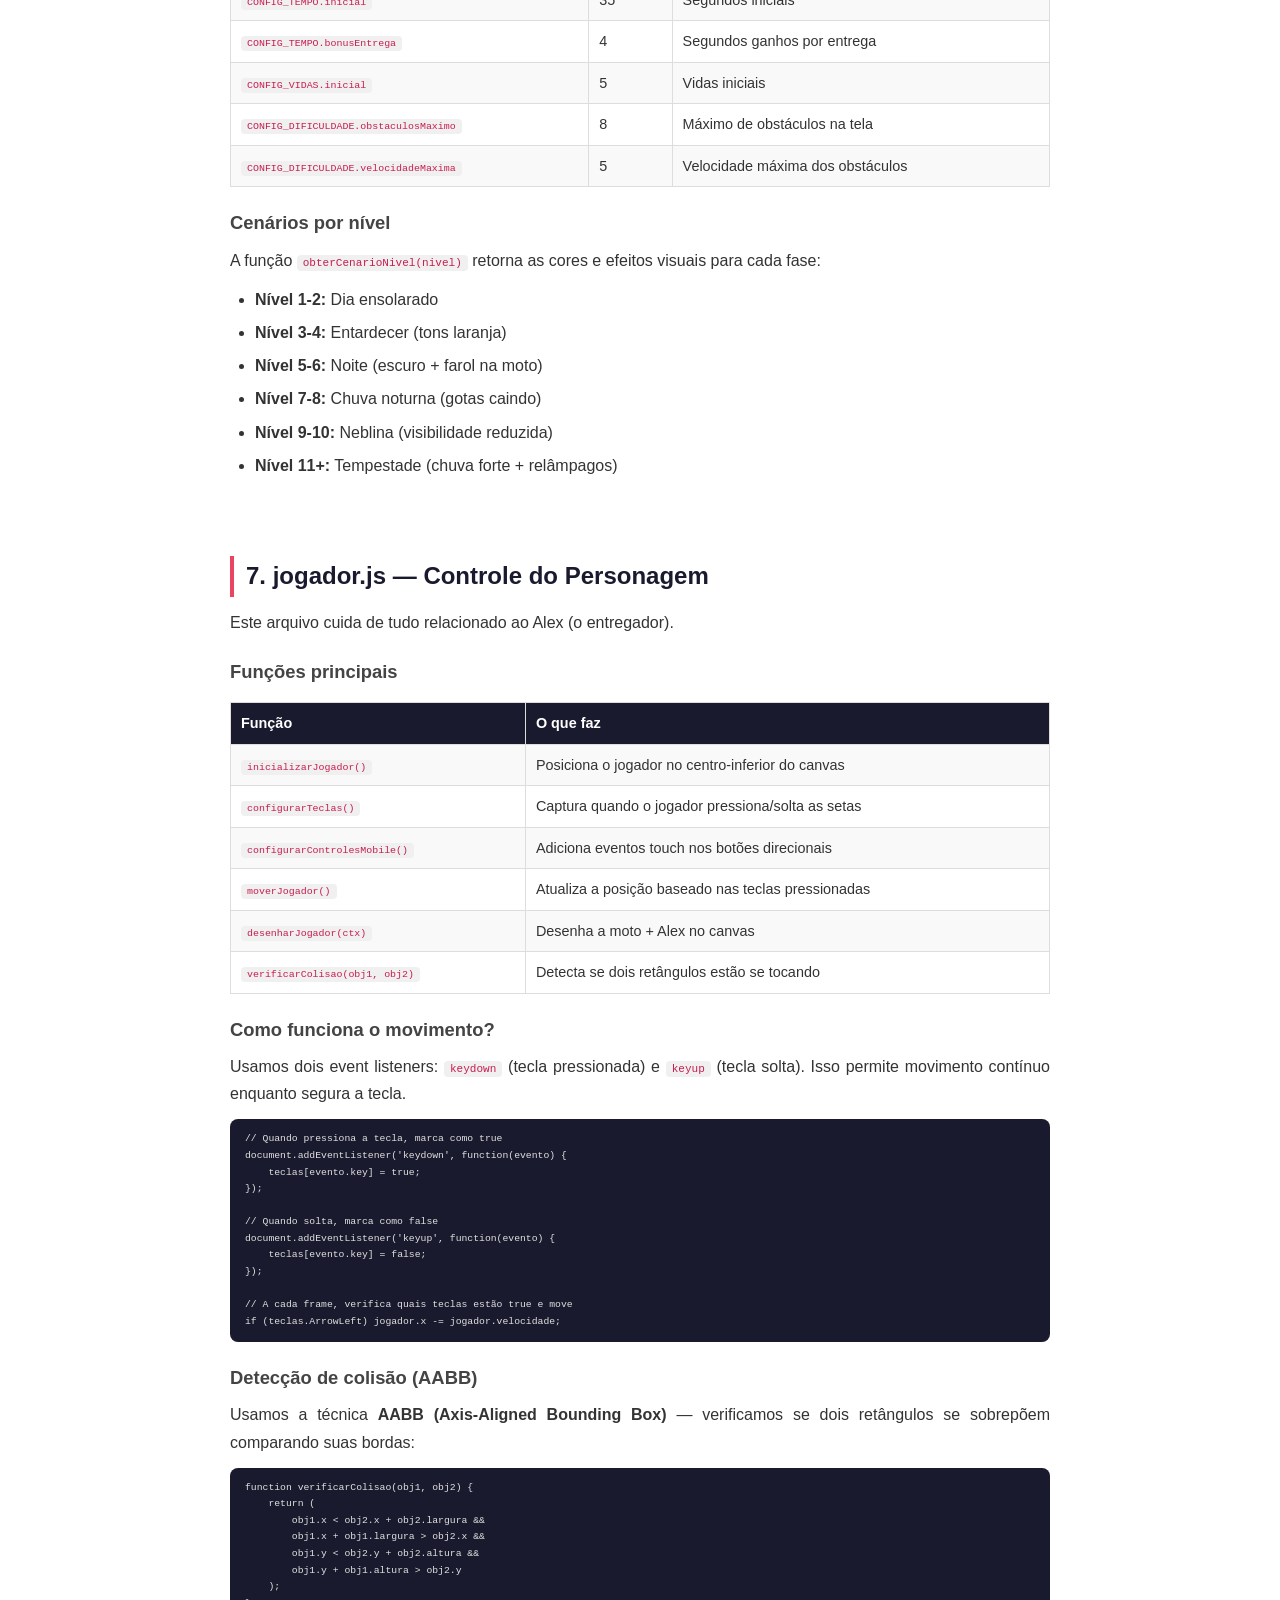
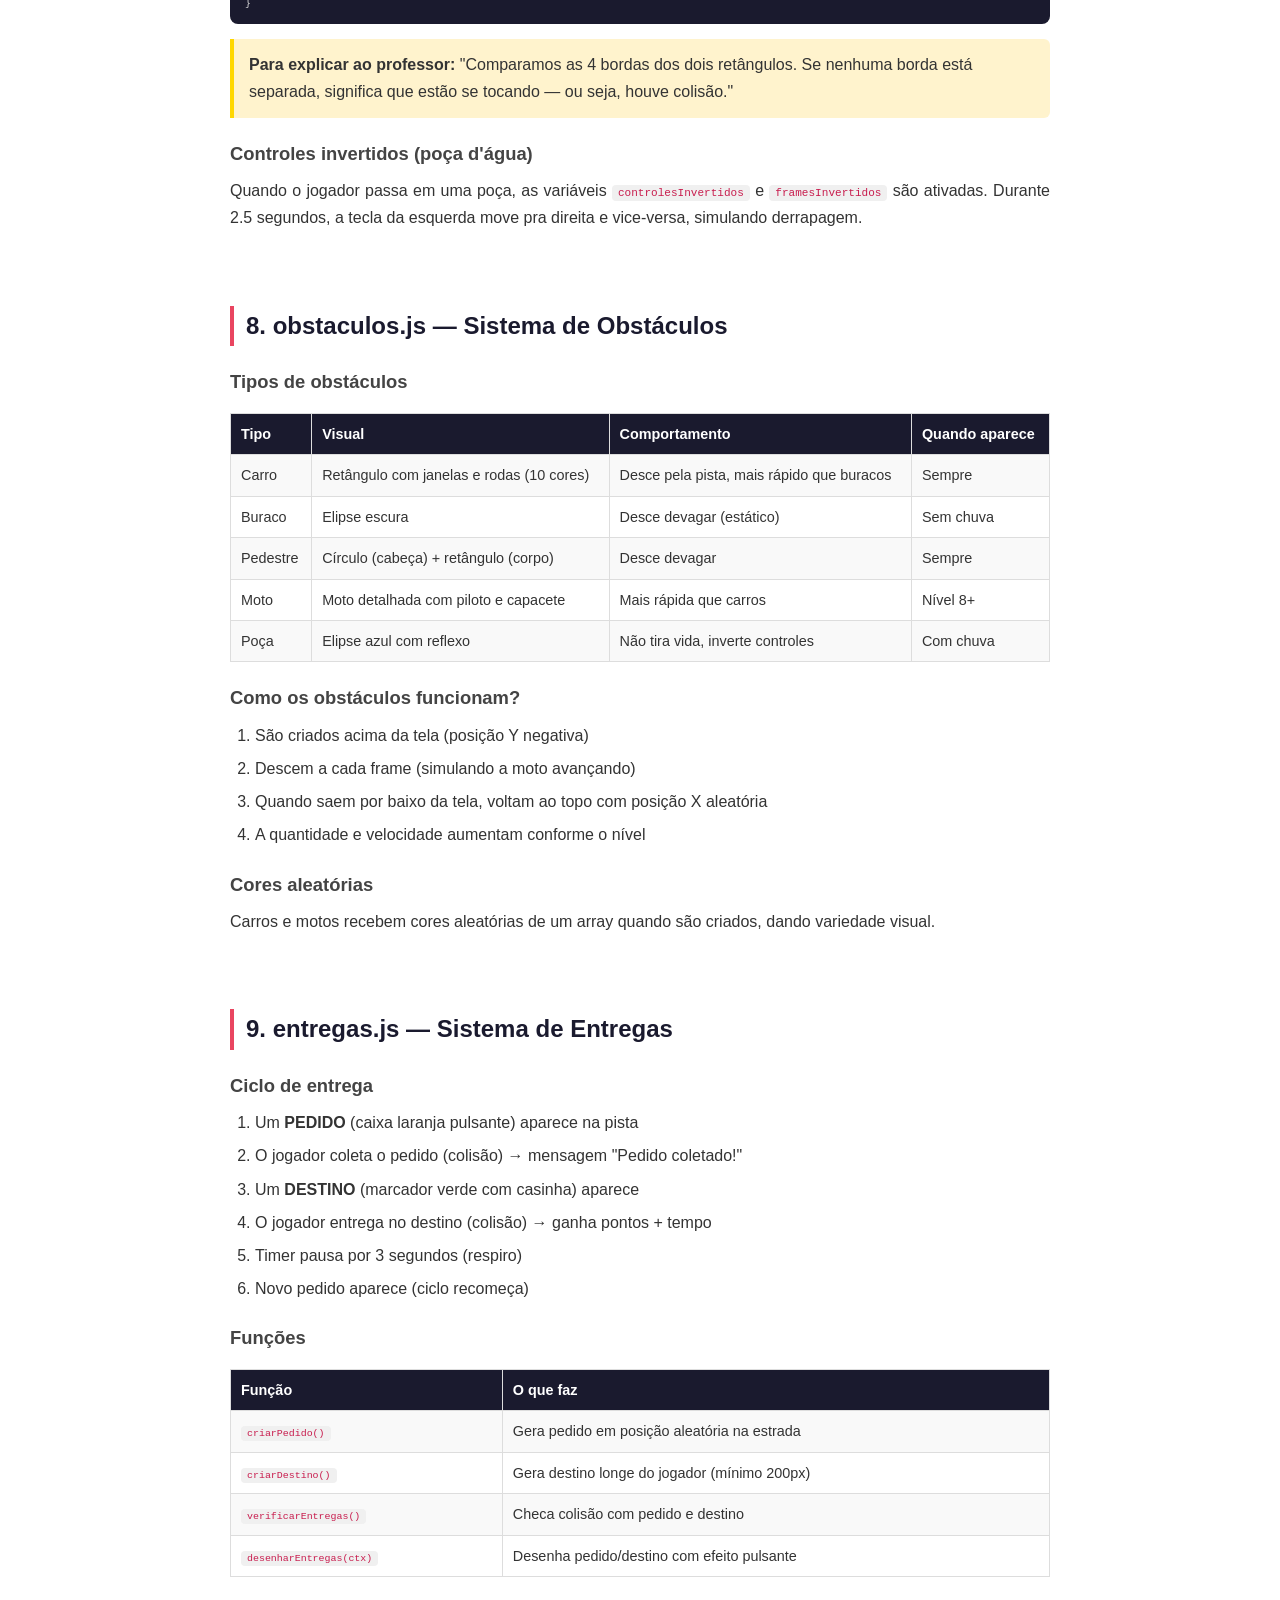
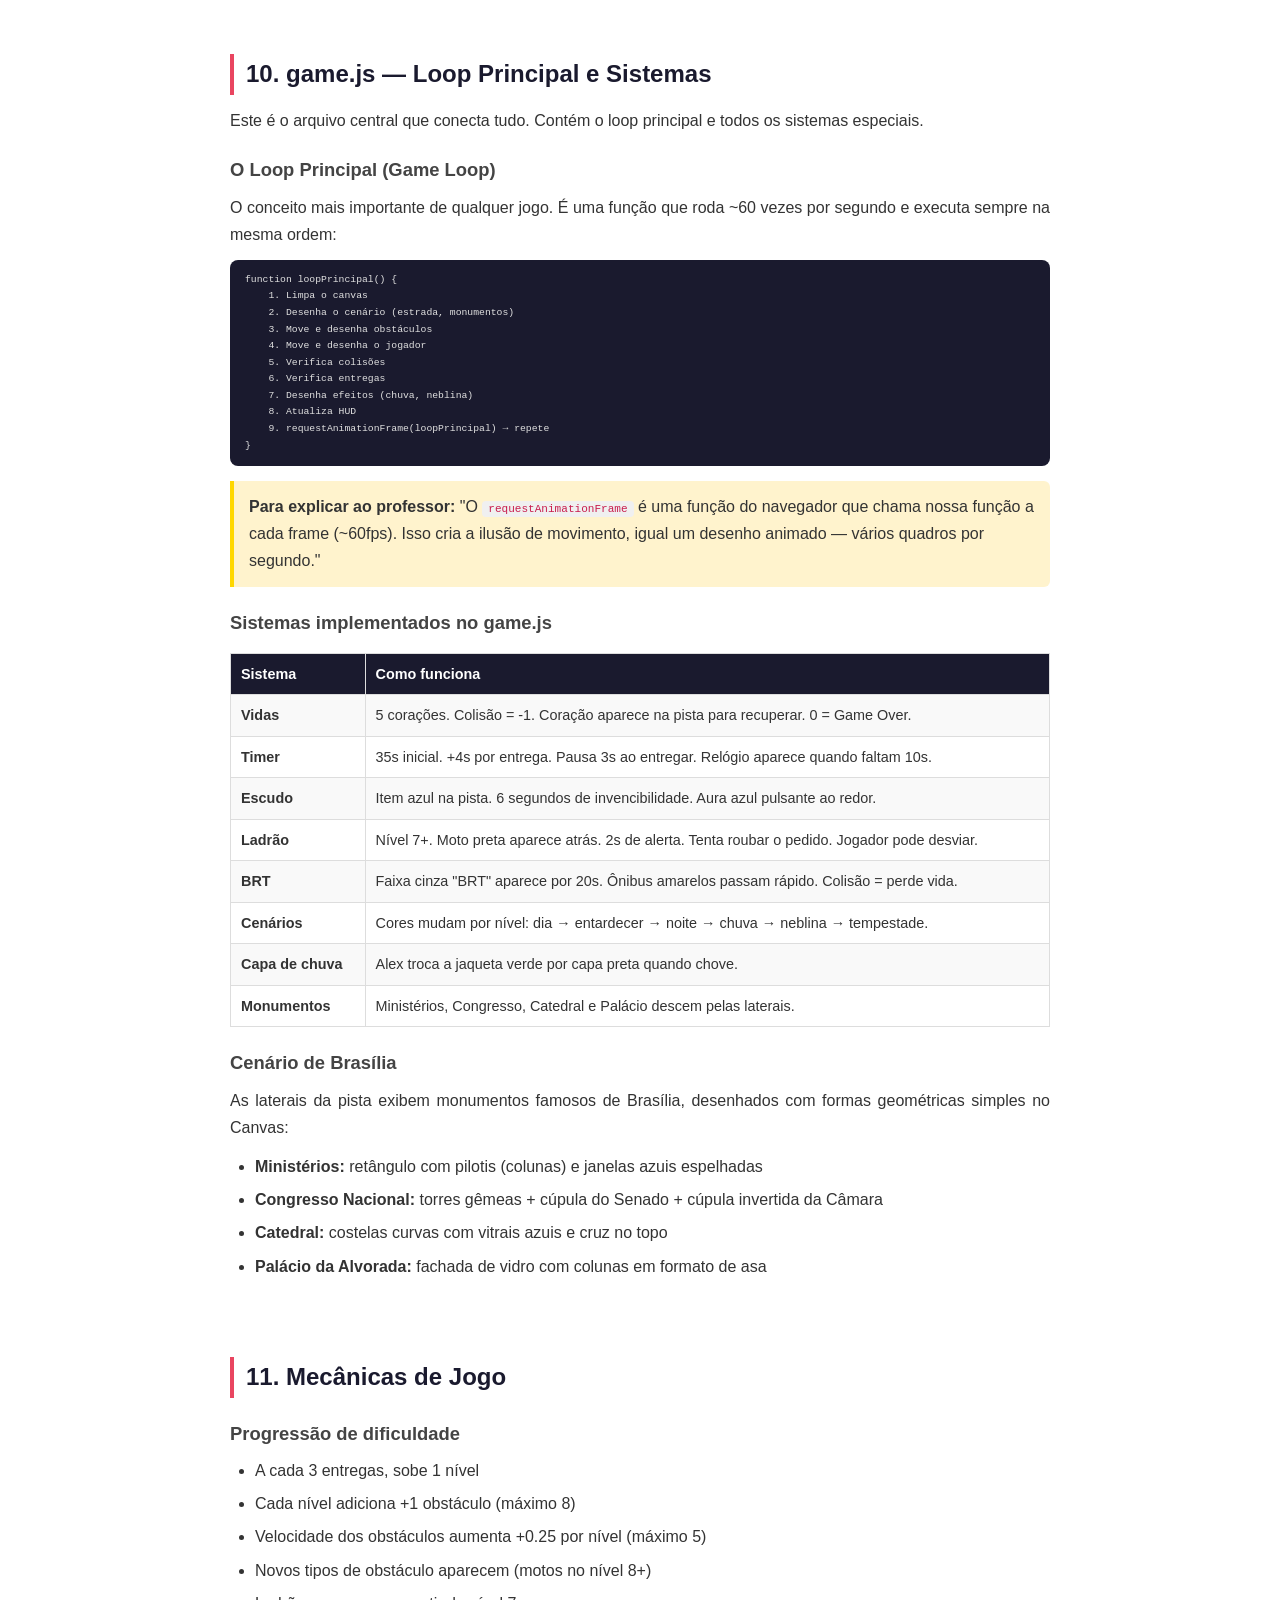
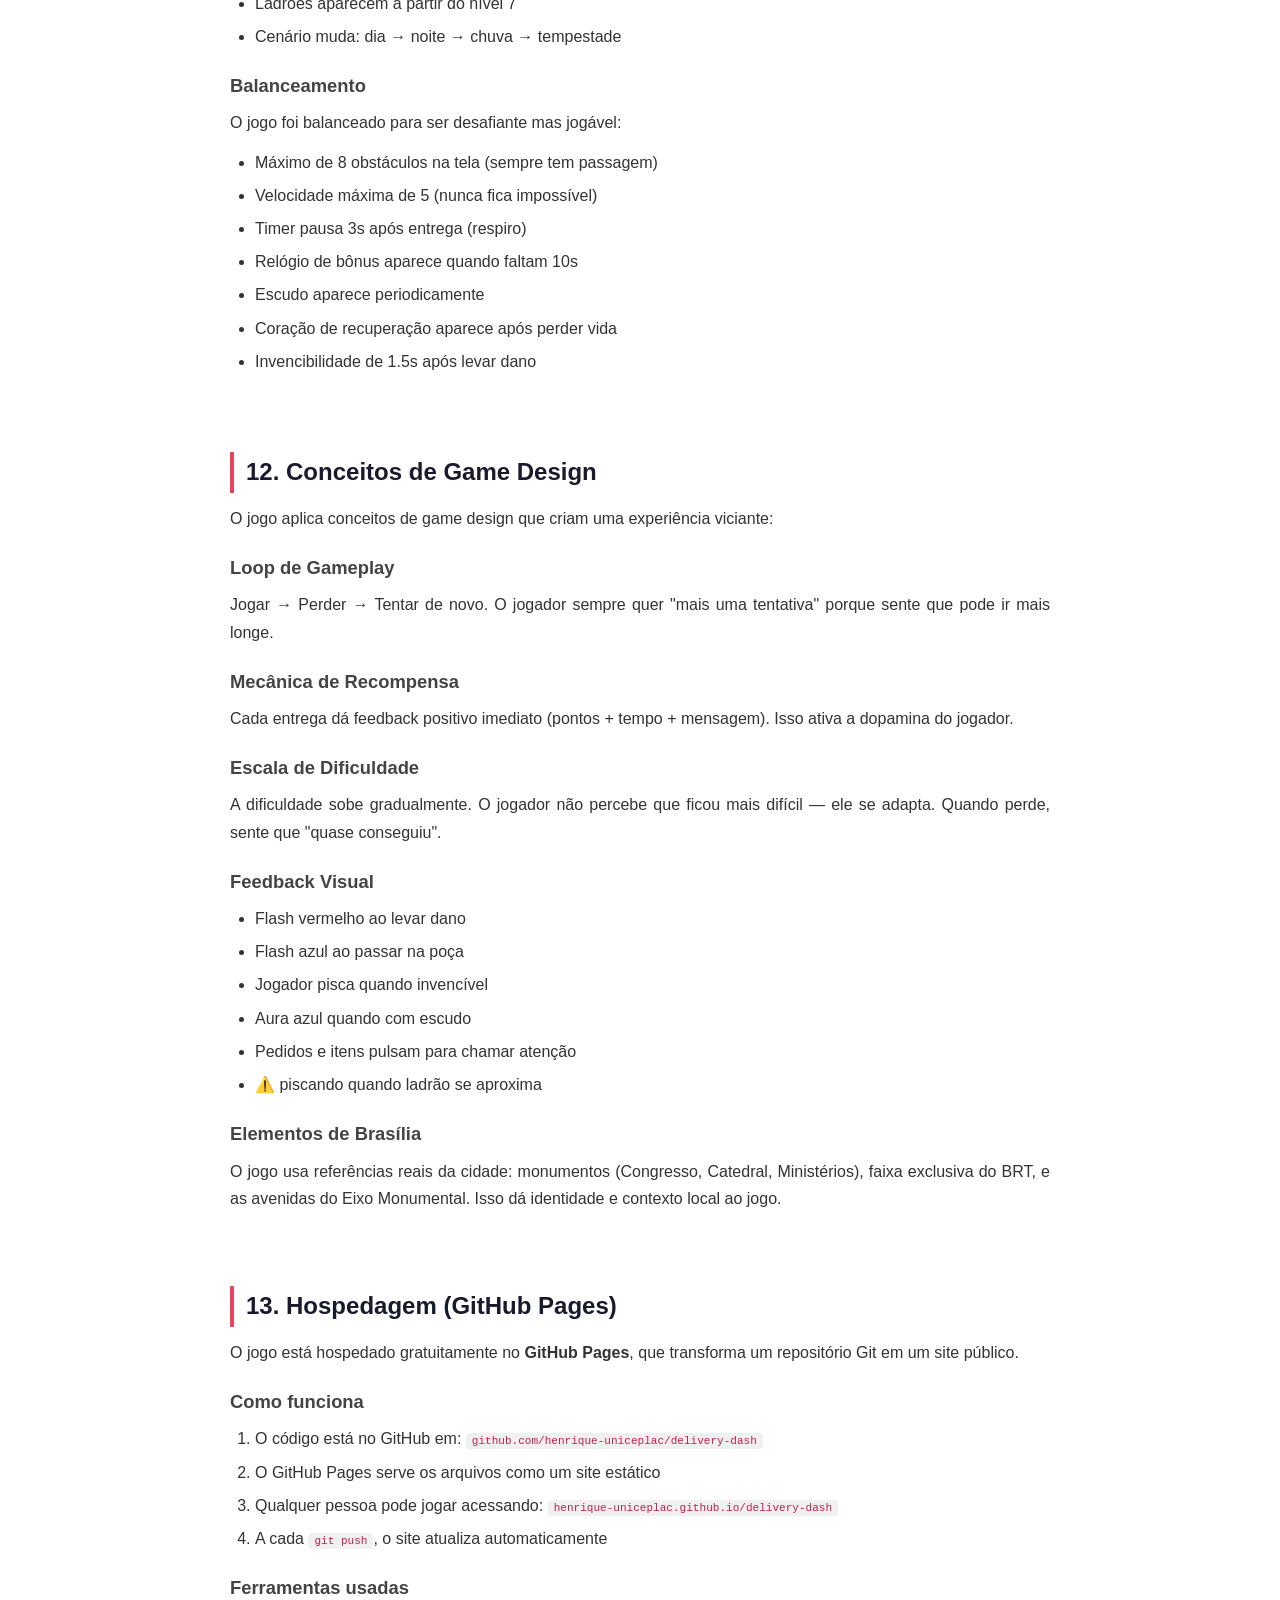
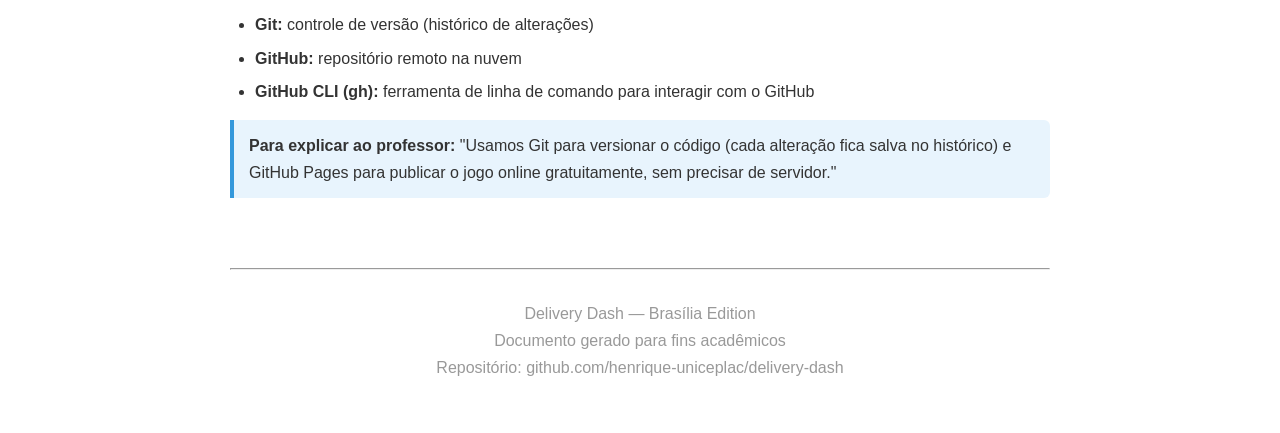
==== commit 2fb1d00e: "Doc: força quebra de linha nos blocos de código no mobile Code-blocks com word-break: break-all e ov" ====
--- a/documentacao.html
+++ b/documentacao.html
@@ -14,7 +14,7 @@
         ul, ol { margin-left: 25px; margin-bottom: 15px; }
         li { margin-bottom: 6px; }
         code { background: #f0f0f0; padding: 2px 6px; border-radius: 4px; font-size: 0.85em; color: #c81d4e; word-break: break-all; }
-        .code-block { background: #1a1a2e; color: #e0e0e0; padding: 15px 20px; border-radius: 8px; margin: 12px 0; font-family: monospace; font-size: 0.8em; overflow-x: auto; white-space: pre-wrap; word-break: break-word; }
+        .code-block { background: #1a1a2e; color: #e0e0e0; padding: 12px 15px; border-radius: 8px; margin: 12px 0; font-family: monospace; font-size: 0.75em; white-space: pre-wrap; word-wrap: break-word; word-break: break-all; overflow: hidden; }
         .destaque { background: #fff3cd; border-left: 4px solid #ffd700; padding: 12px 15px; margin: 15px 0; border-radius: 0 6px 6px 0; }
         .info { background: #e8f4fd; border-left: 4px solid #3498db; padding: 12px 15px; margin: 15px 0; border-radius: 0 6px 6px 0; }
         table { width: 100%; border-collapse: collapse; margin: 15px 0; font-size: 0.9em; }
@@ -34,14 +34,17 @@
 
         /* Mobile */
         @media (max-width: 650px) {
-            body { padding: 15px; }
-            h1 { font-size: 1.6em; }
-            h2 { font-size: 1.2em; }
-            .capa h1 { font-size: 2em; }
-            .capa { padding: 30px 15px; }
-            table { font-size: 0.8em; }
-            th, td { padding: 5px 6px; }
-            .code-block { font-size: 0.75em; padding: 10px; }
+            body { padding: 10px; font-size: 0.9em; }
+            h1 { font-size: 1.4em; }
+            h2 { font-size: 1.1em; }
+            h3 { font-size: 1em; }
+            .capa h1 { font-size: 1.8em; }
+            .capa { padding: 25px 10px; }
+            table { font-size: 0.7em; display: block; overflow-x: auto; }
+            th, td { padding: 4px 5px; }
+            .code-block { font-size: 0.65em; padding: 8px; }
+            .destaque, .info { font-size: 0.85em; padding: 8px 10px; }
+            ul, ol { margin-left: 15px; }
         }
     </style>
 </head>
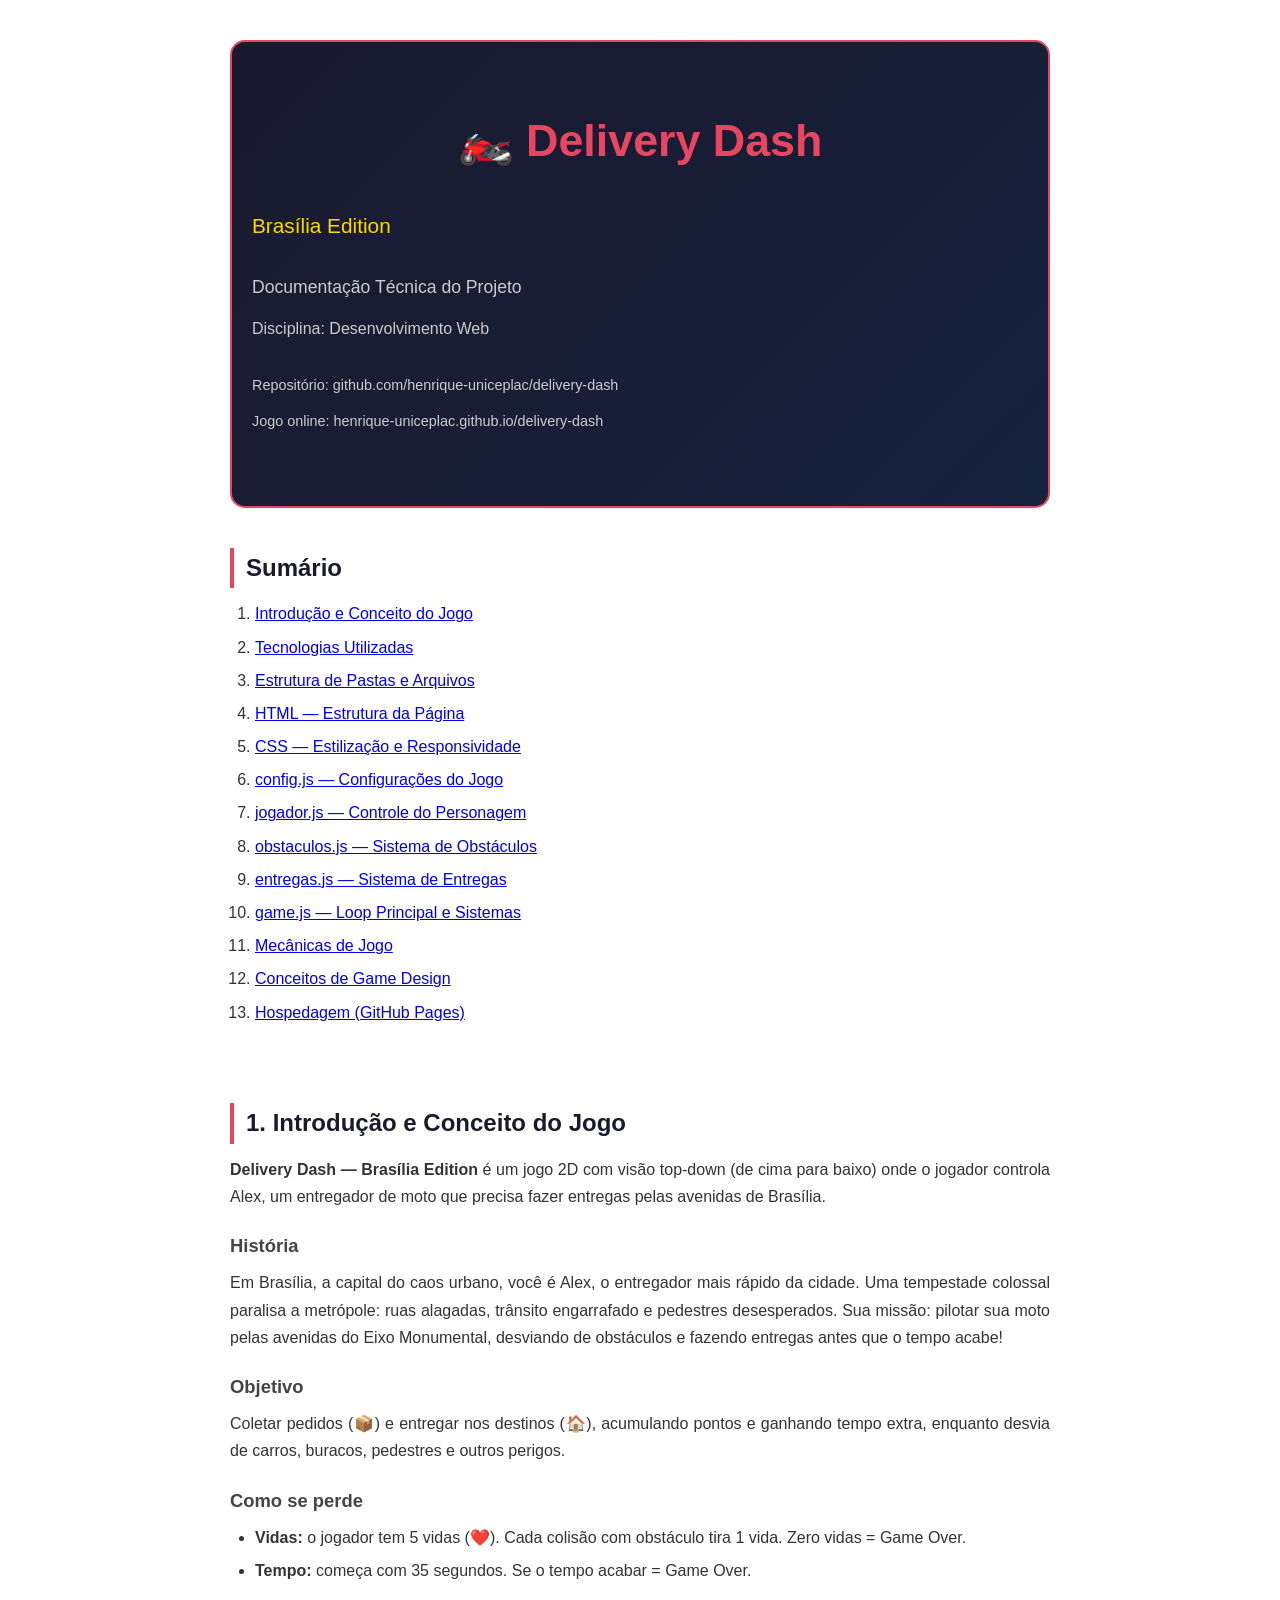
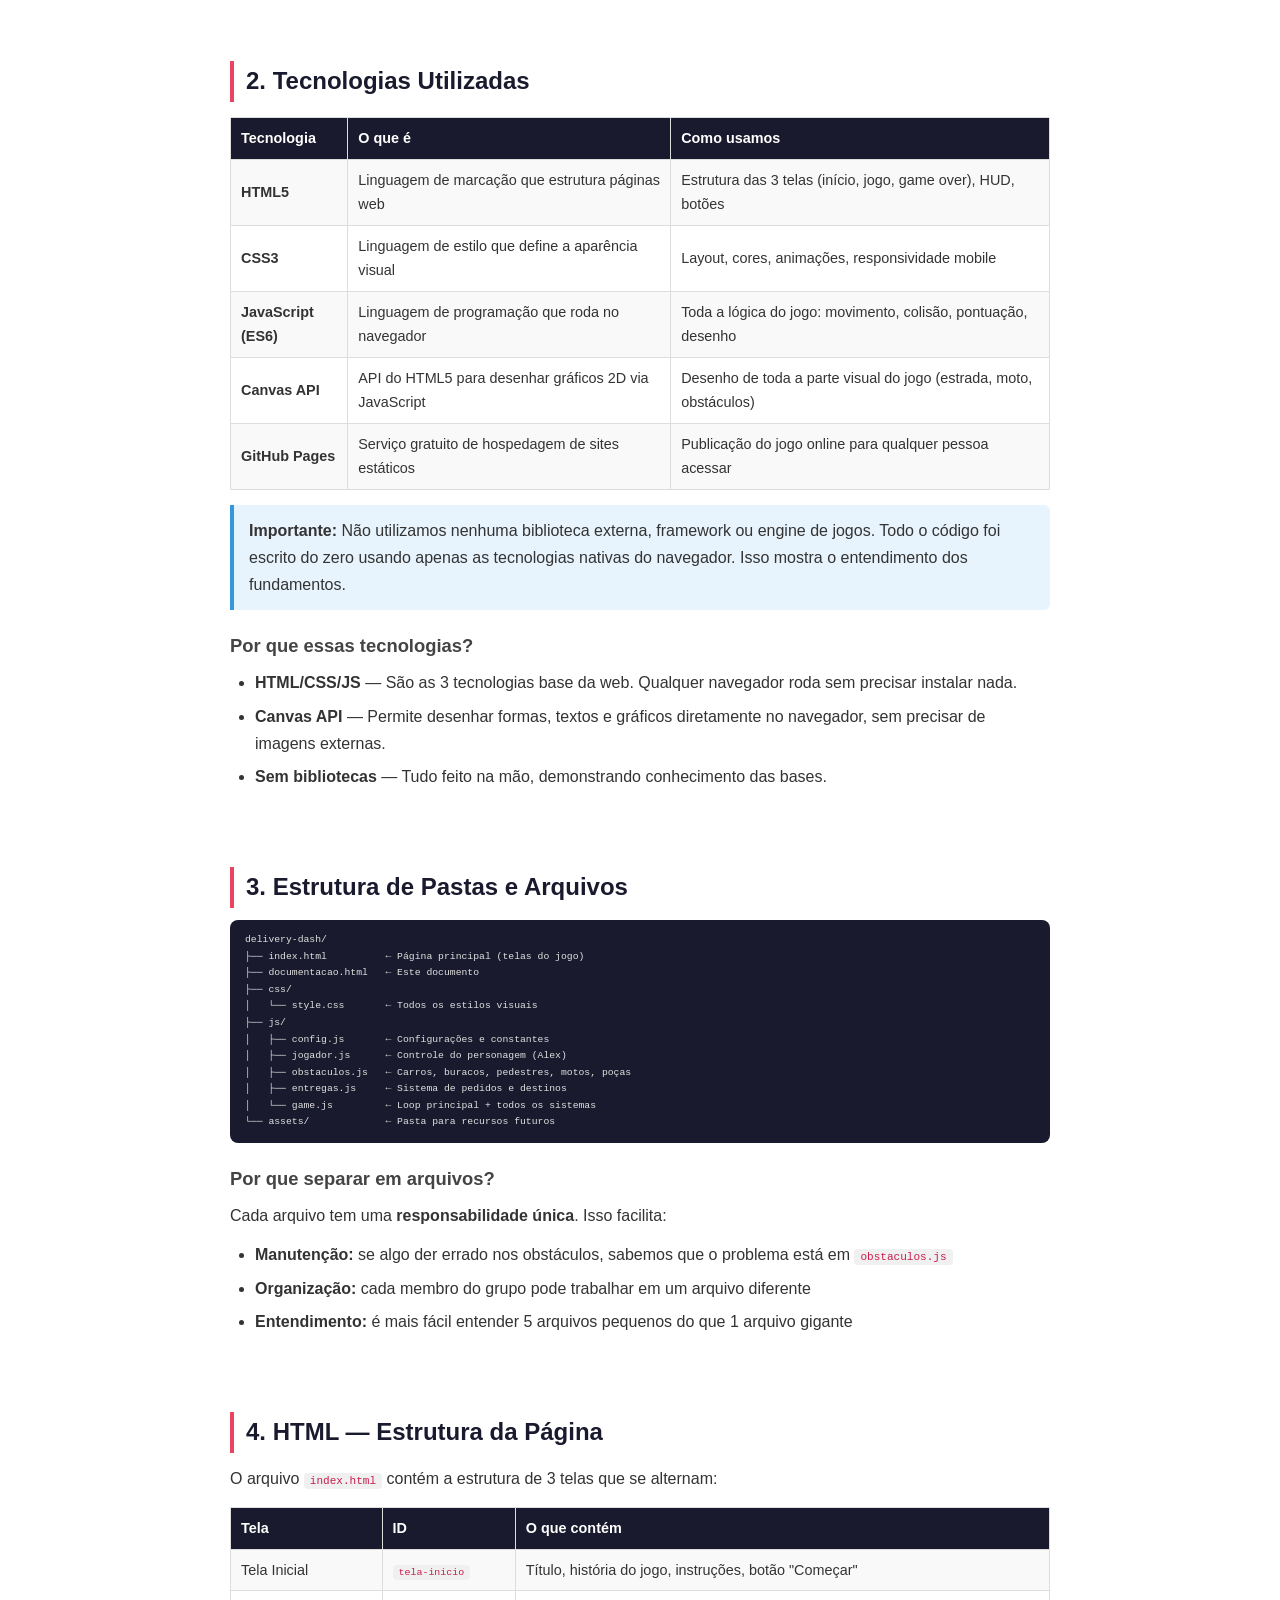
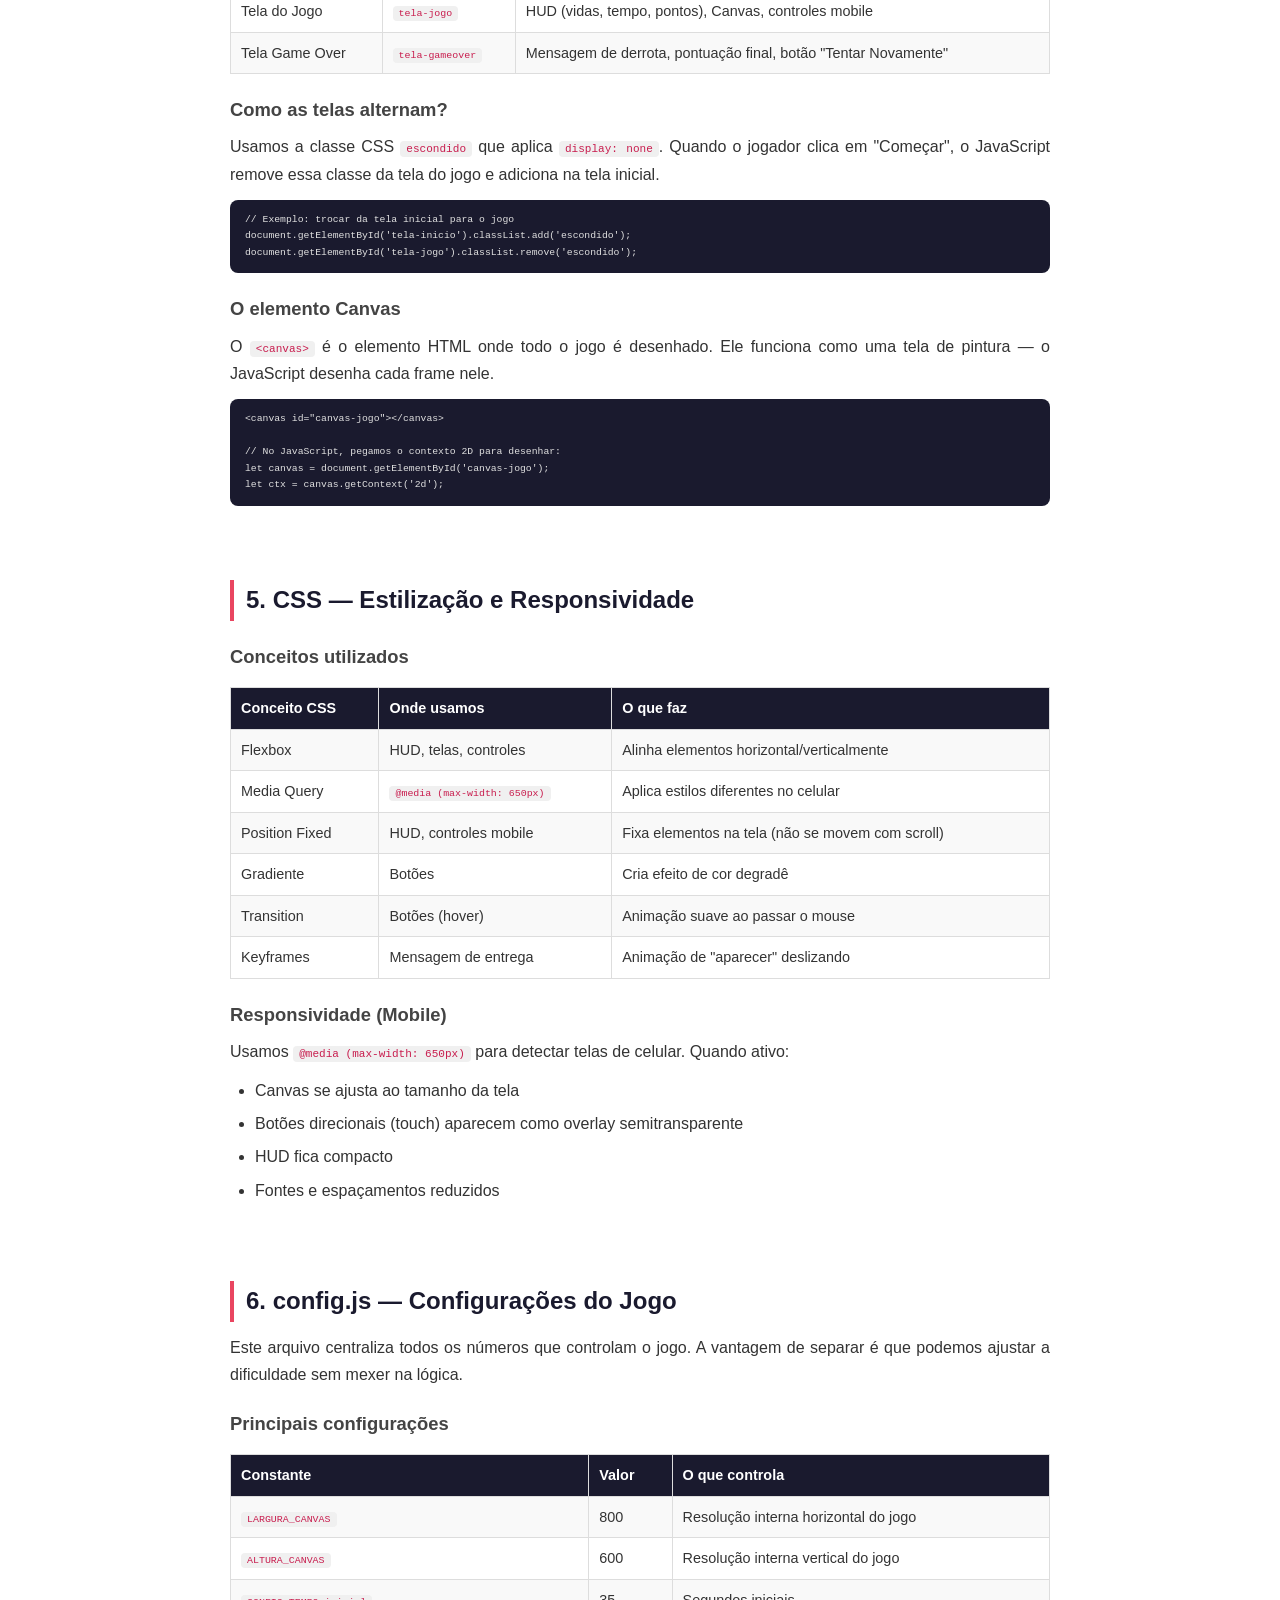
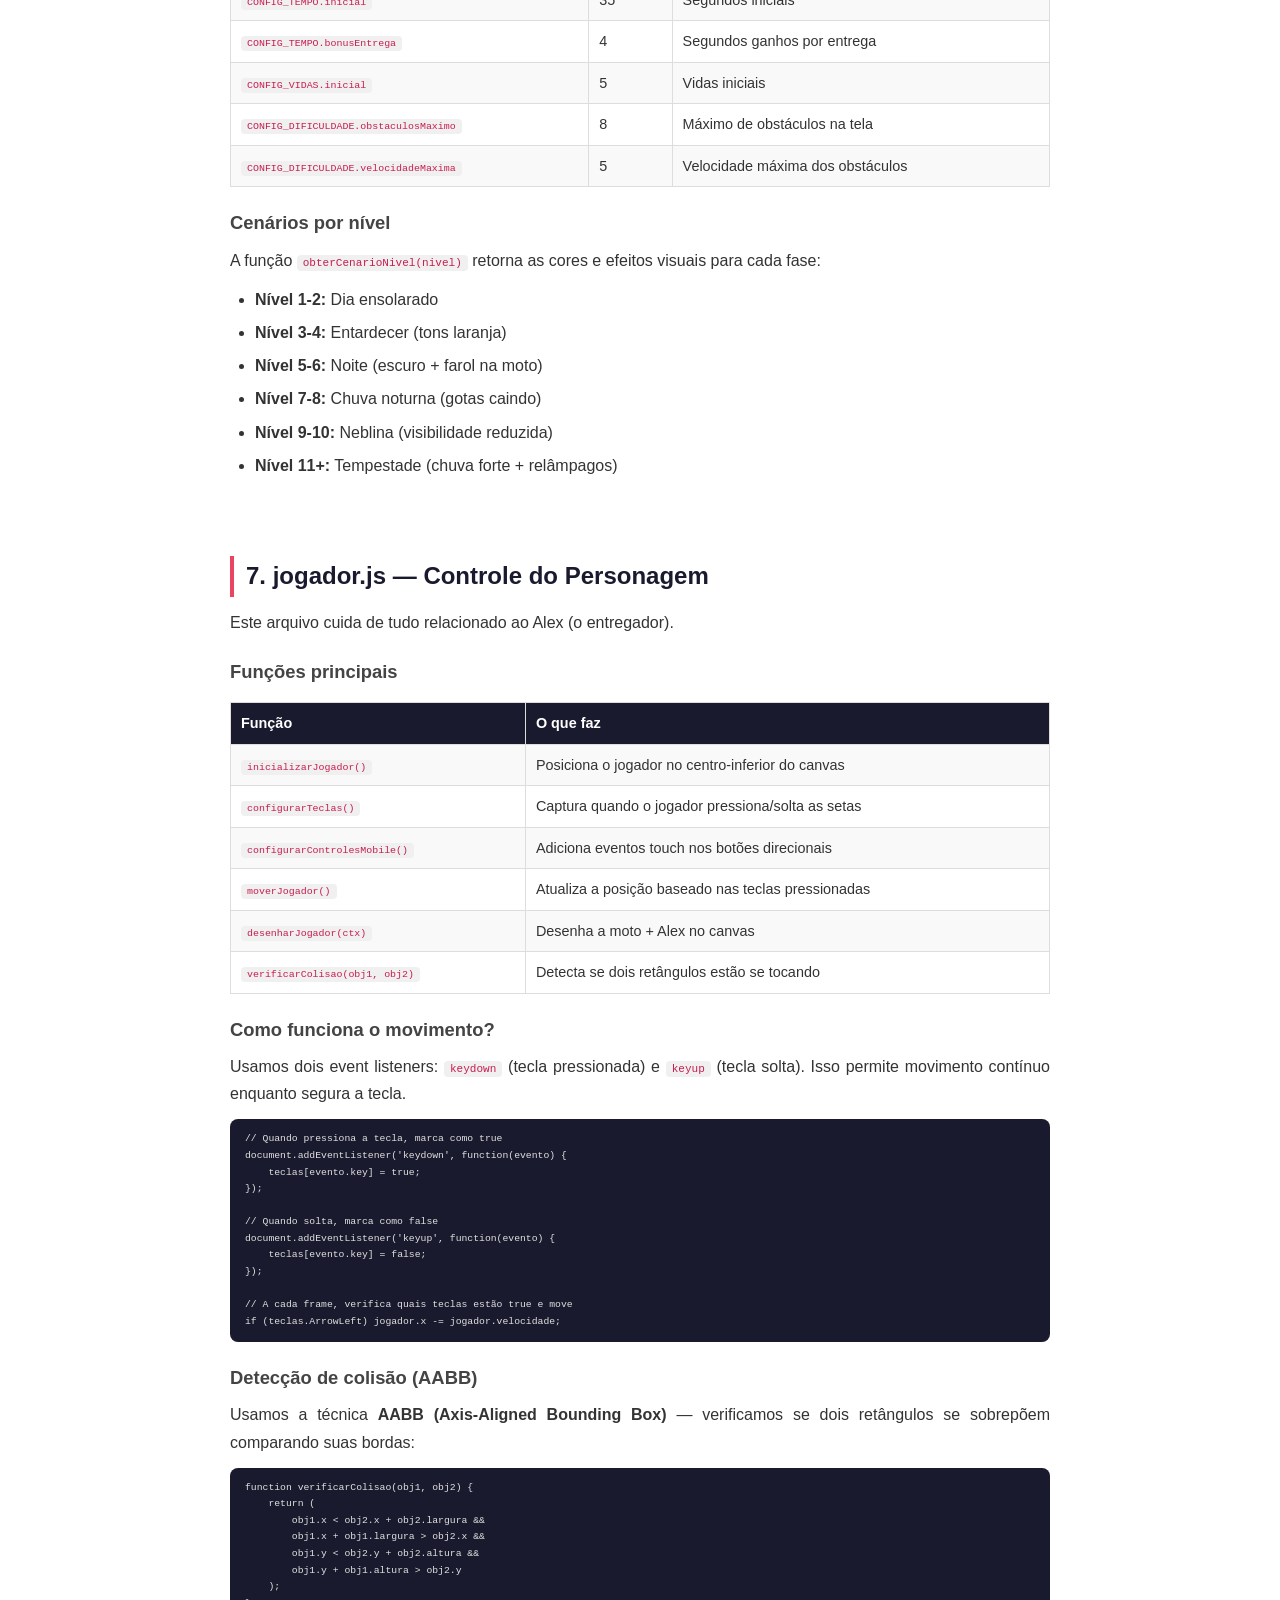
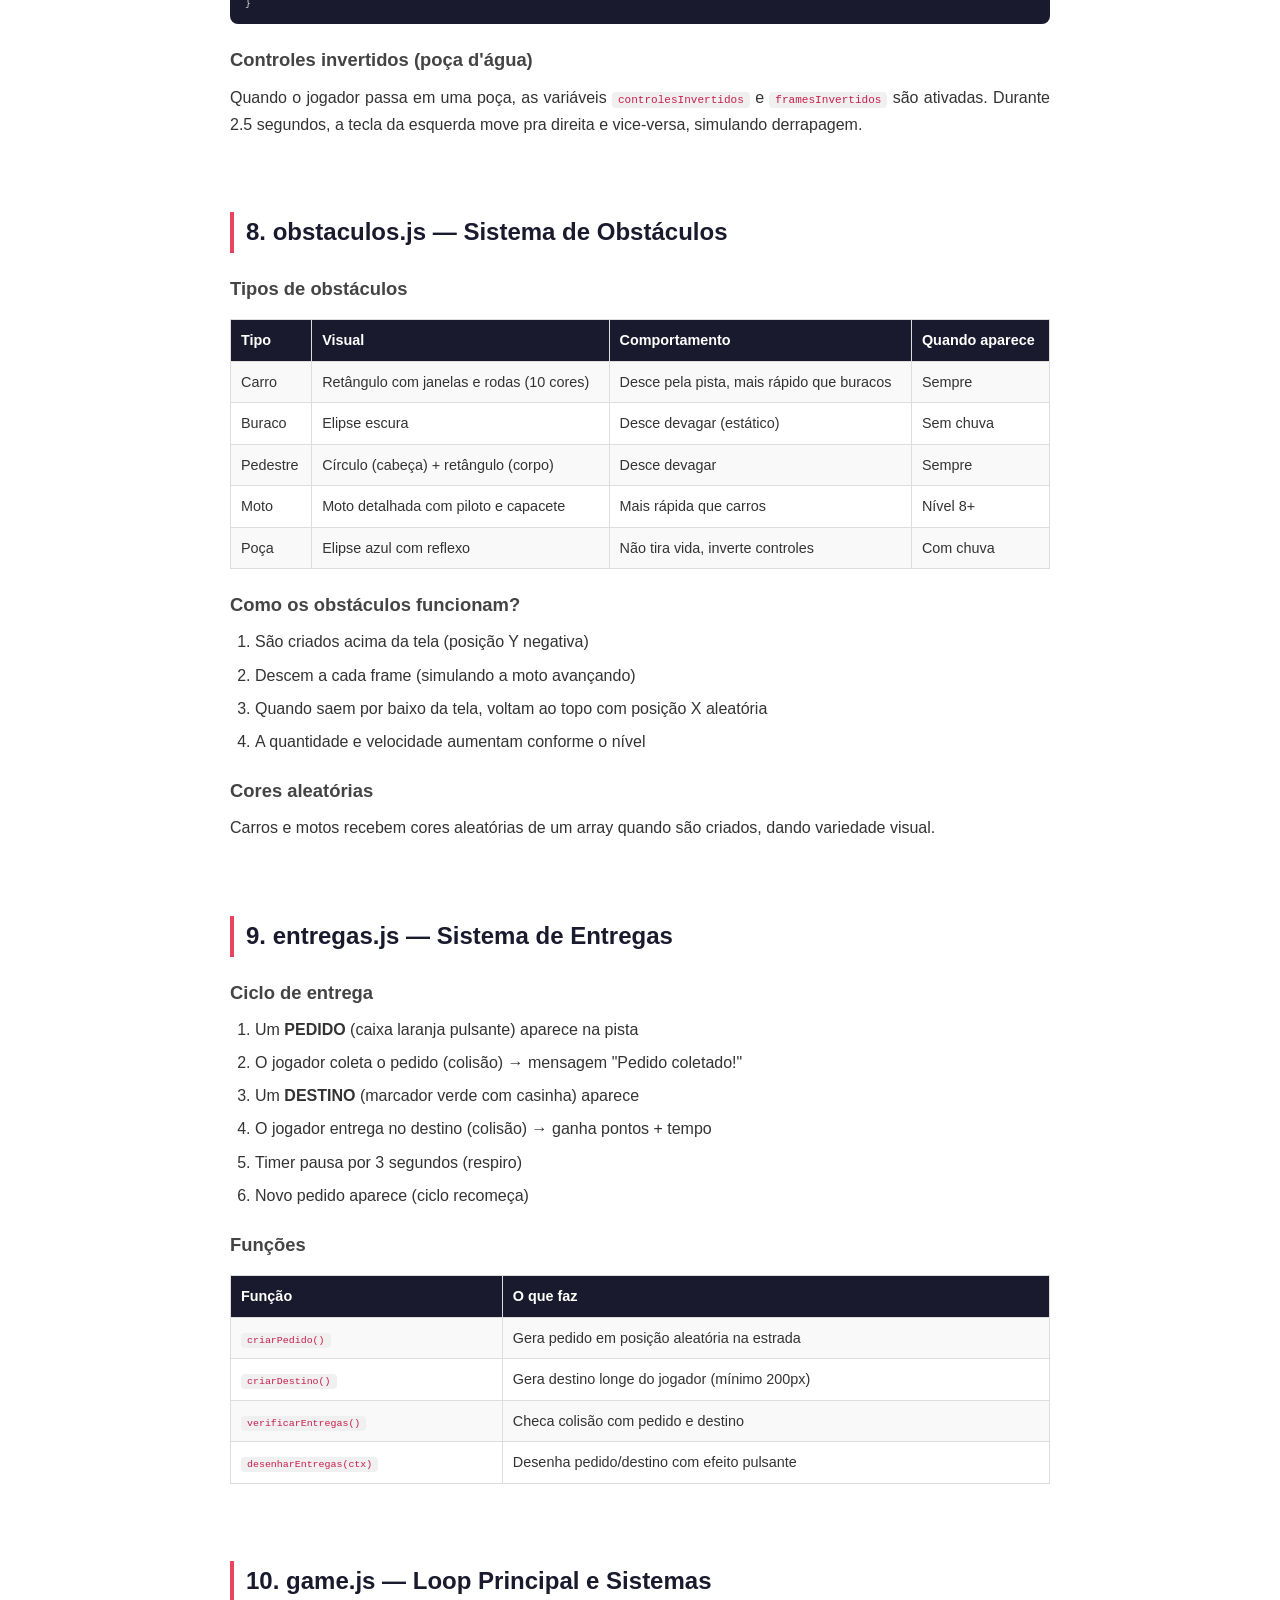
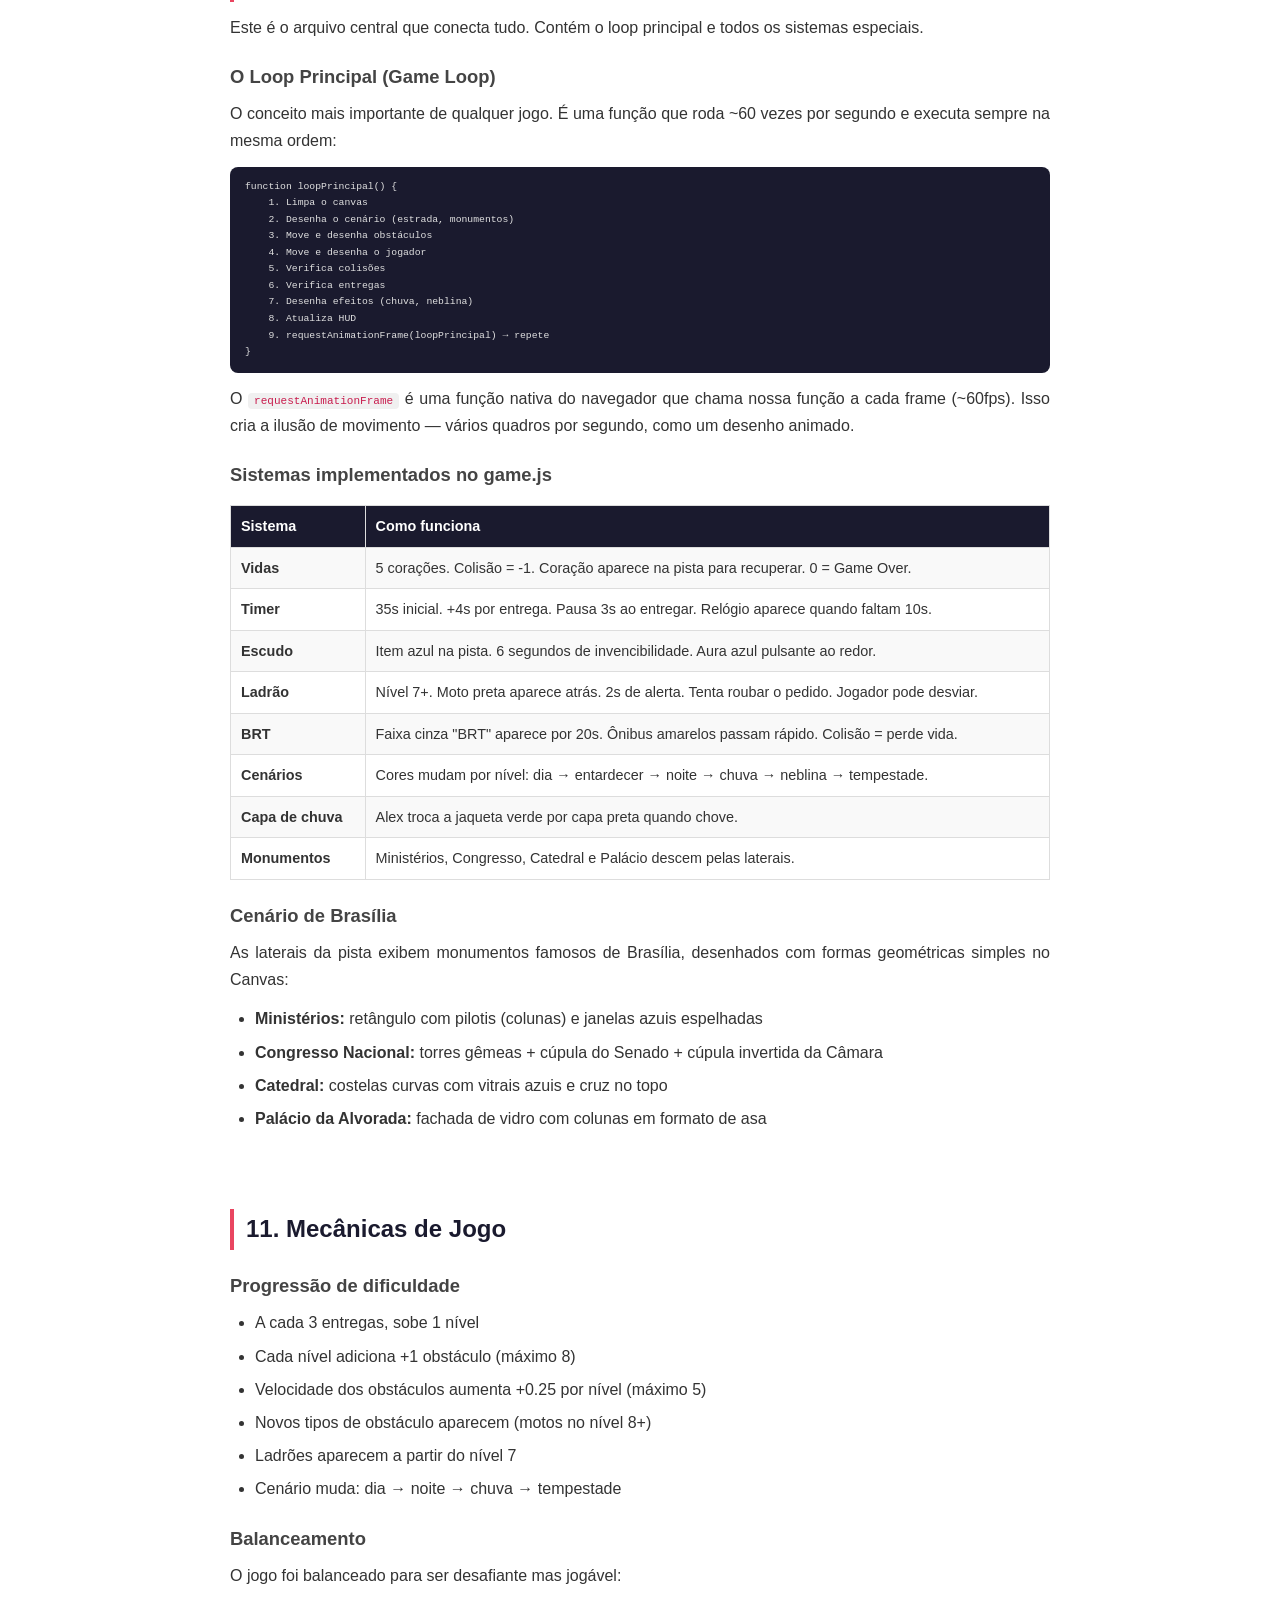
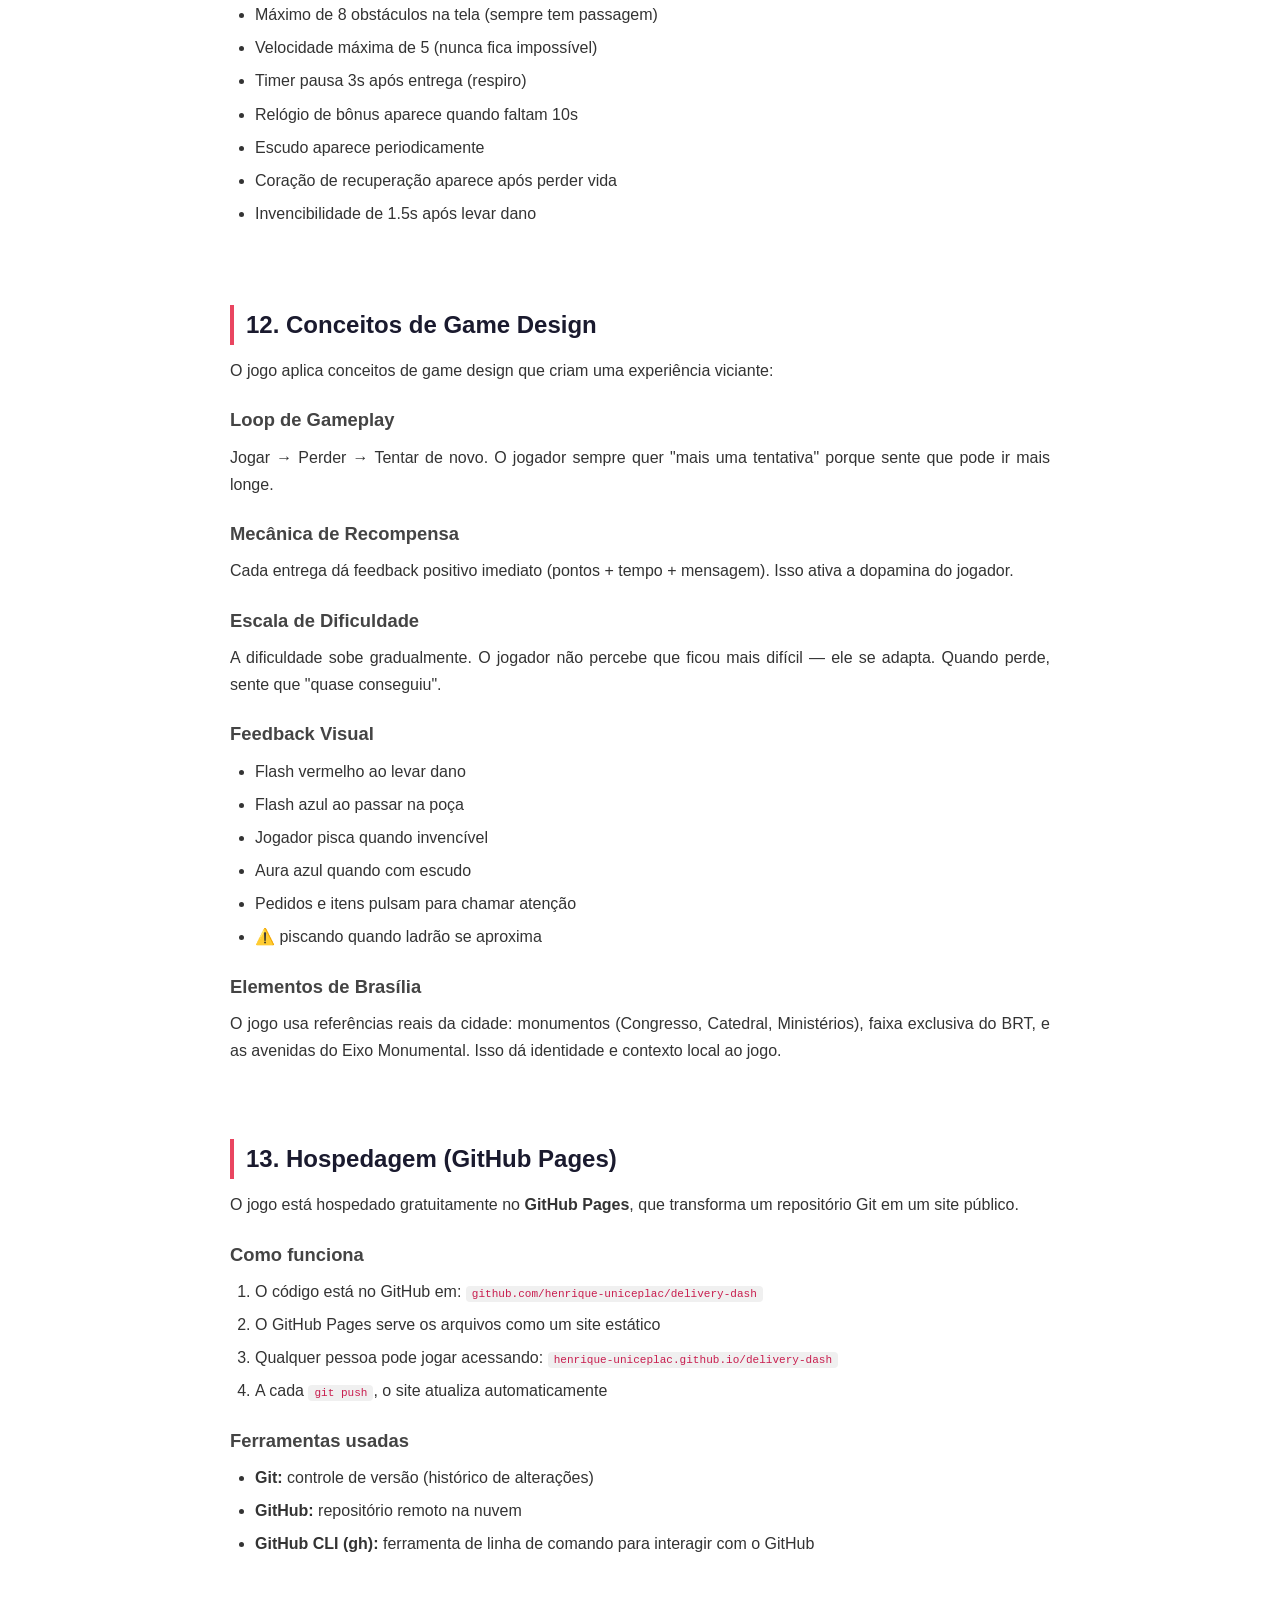
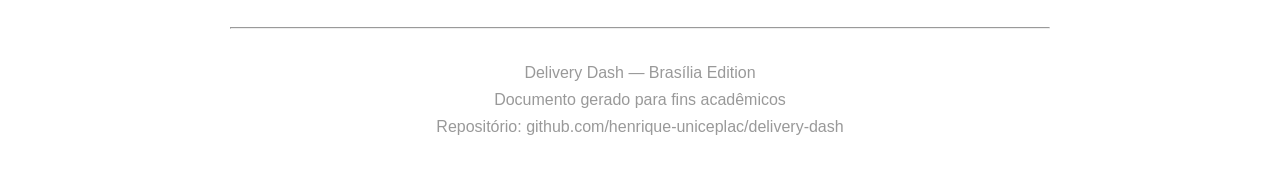
==== commit e0748d4d: "Remove menções a 'explicar ao professor' da documentação Versão limpa para entregar ao professor.  C" ====
--- a/documentacao.html
+++ b/documentacao.html
@@ -312,10 +312,6 @@
     );
 }</div>
 
-<div class="destaque">
-    <strong>Para explicar ao professor:</strong> "Comparamos as 4 bordas dos dois retângulos. Se nenhuma borda está separada, significa que estão se tocando — ou seja, houve colisão."
-</div>
-
 <h3>Controles invertidos (poça d'água)</h3>
 <p>Quando o jogador passa em uma poça, as variáveis <code>controlesInvertidos</code> e <code>framesInvertidos</code> são ativadas. Durante 2.5 segundos, a tecla da esquerda move pra direita e vice-versa, simulando derrapagem.</p>
 
@@ -388,9 +384,7 @@
     9. requestAnimationFrame(loopPrincipal) → repete
 }</div>
 
-<div class="destaque">
-    <strong>Para explicar ao professor:</strong> "O <code>requestAnimationFrame</code> é uma função do navegador que chama nossa função a cada frame (~60fps). Isso cria a ilusão de movimento, igual um desenho animado — vários quadros por segundo."
-</div>
+<p>O <code>requestAnimationFrame</code> é uma função nativa do navegador que chama nossa função a cada frame (~60fps). Isso cria a ilusão de movimento — vários quadros por segundo, como um desenho animado.</p>
 
 <h3>Sistemas implementados no game.js</h3>
 
@@ -490,10 +484,6 @@
     <li><strong>GitHub CLI (gh):</strong> ferramenta de linha de comando para interagir com o GitHub</li>
 </ul>
 
-<div class="info">
-    <strong>Para explicar ao professor:</strong> "Usamos Git para versionar o código (cada alteração fica salva no histórico) e GitHub Pages para publicar o jogo online gratuitamente, sem precisar de servidor."
-</div>
-
 <br><br>
 <hr>
 <p style="text-align: center; color: #999; margin-top: 30px;">
